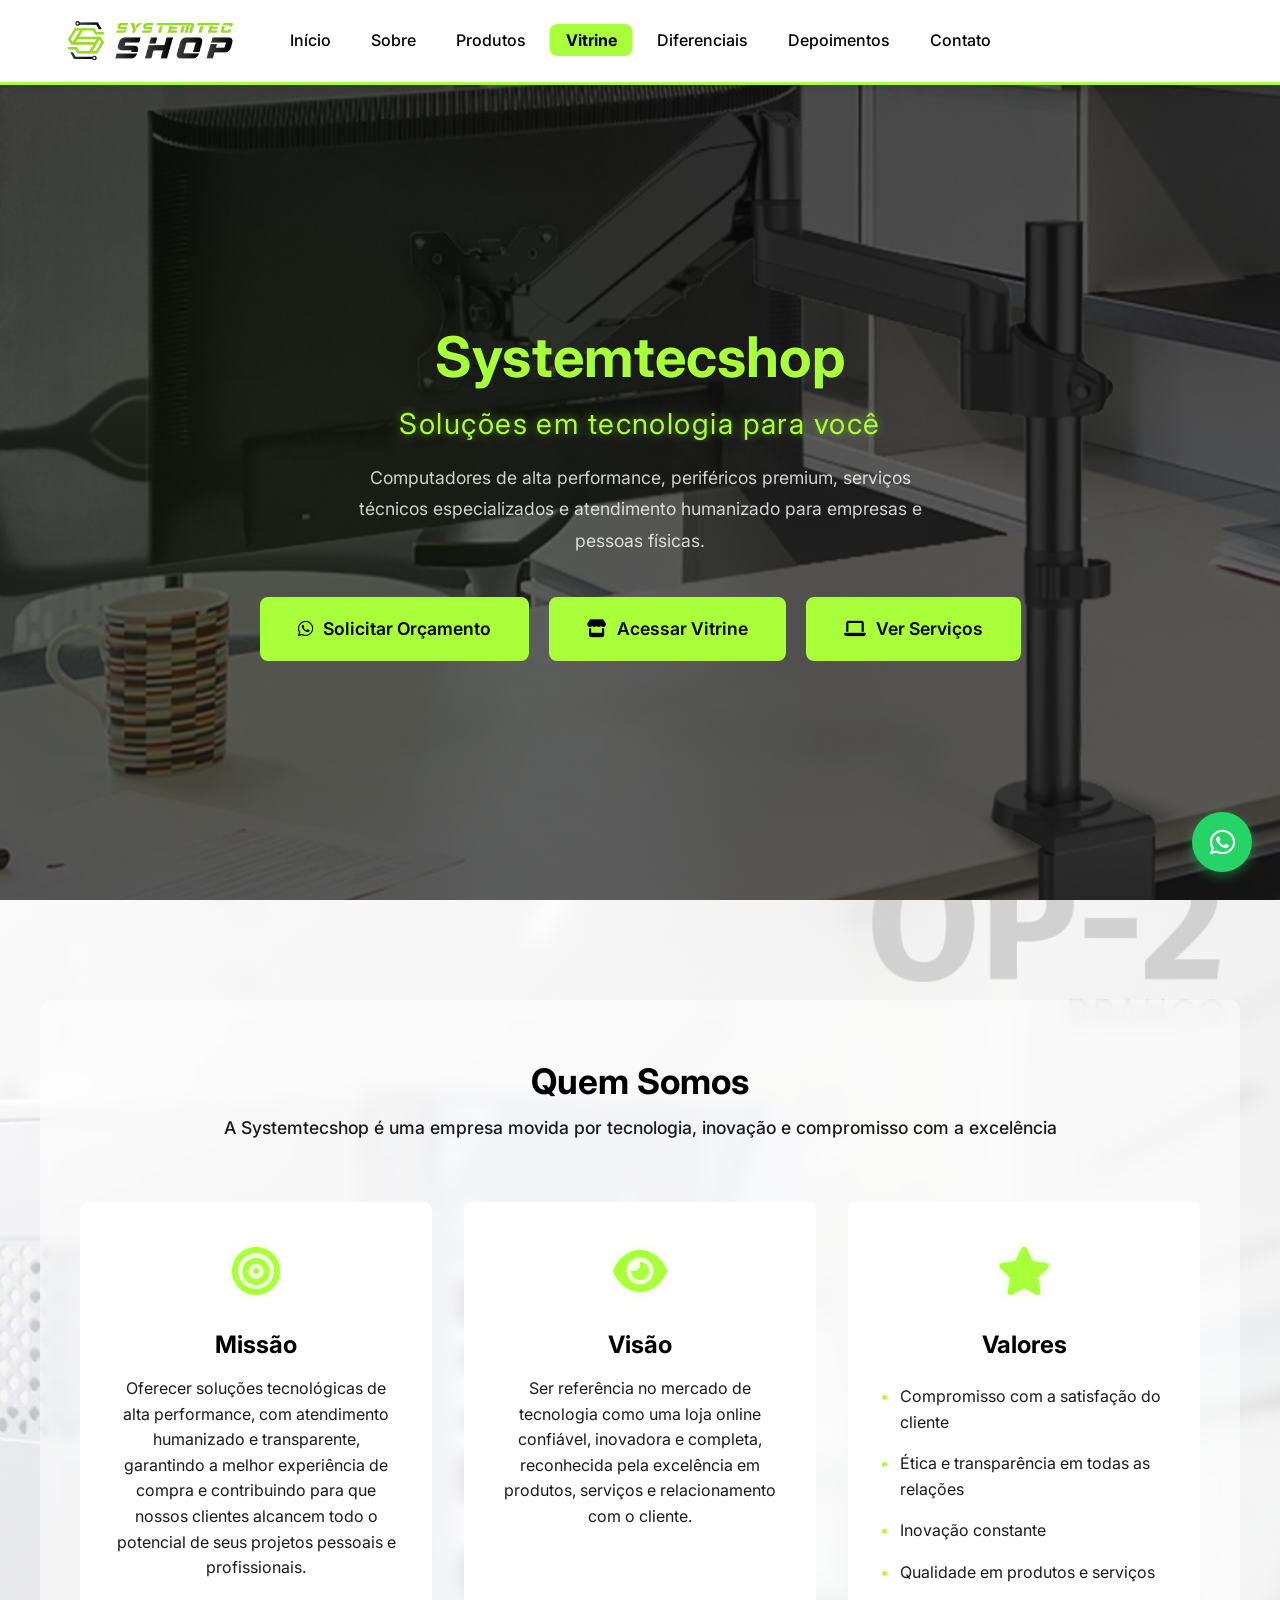
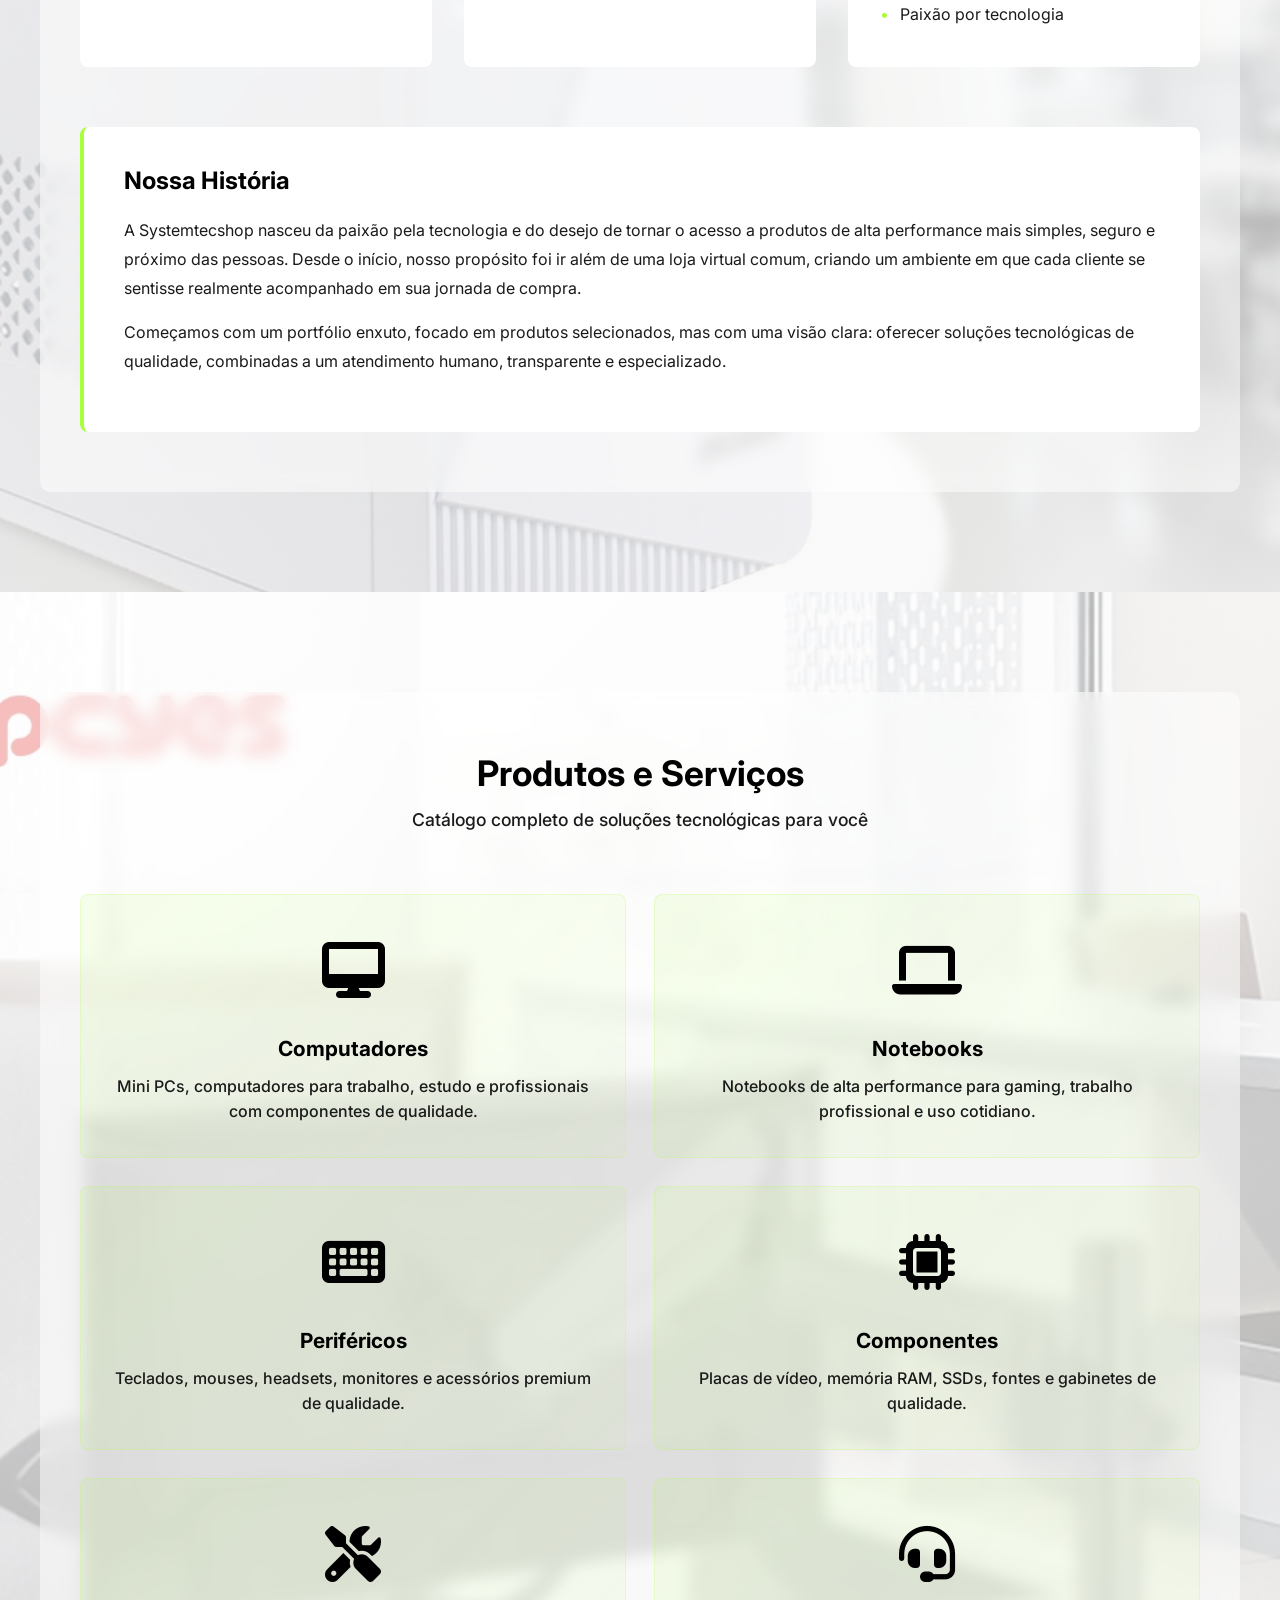
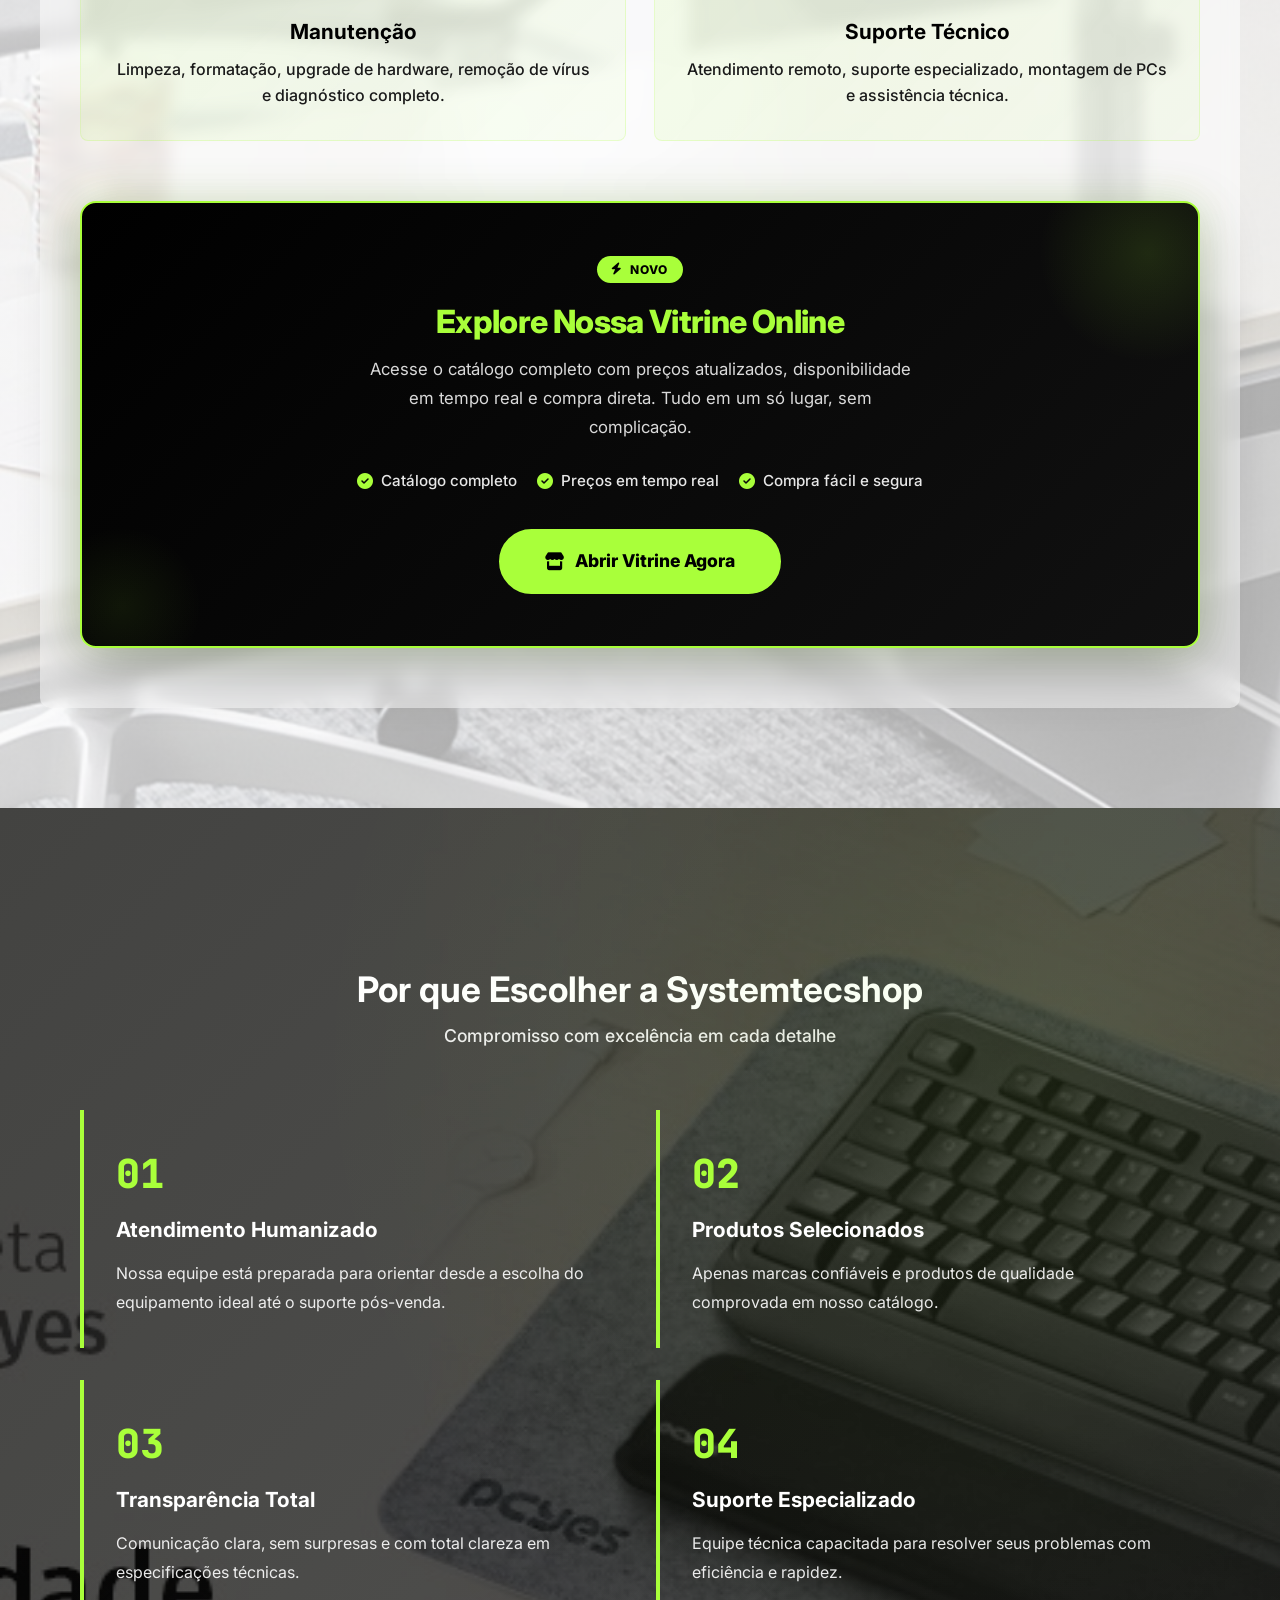
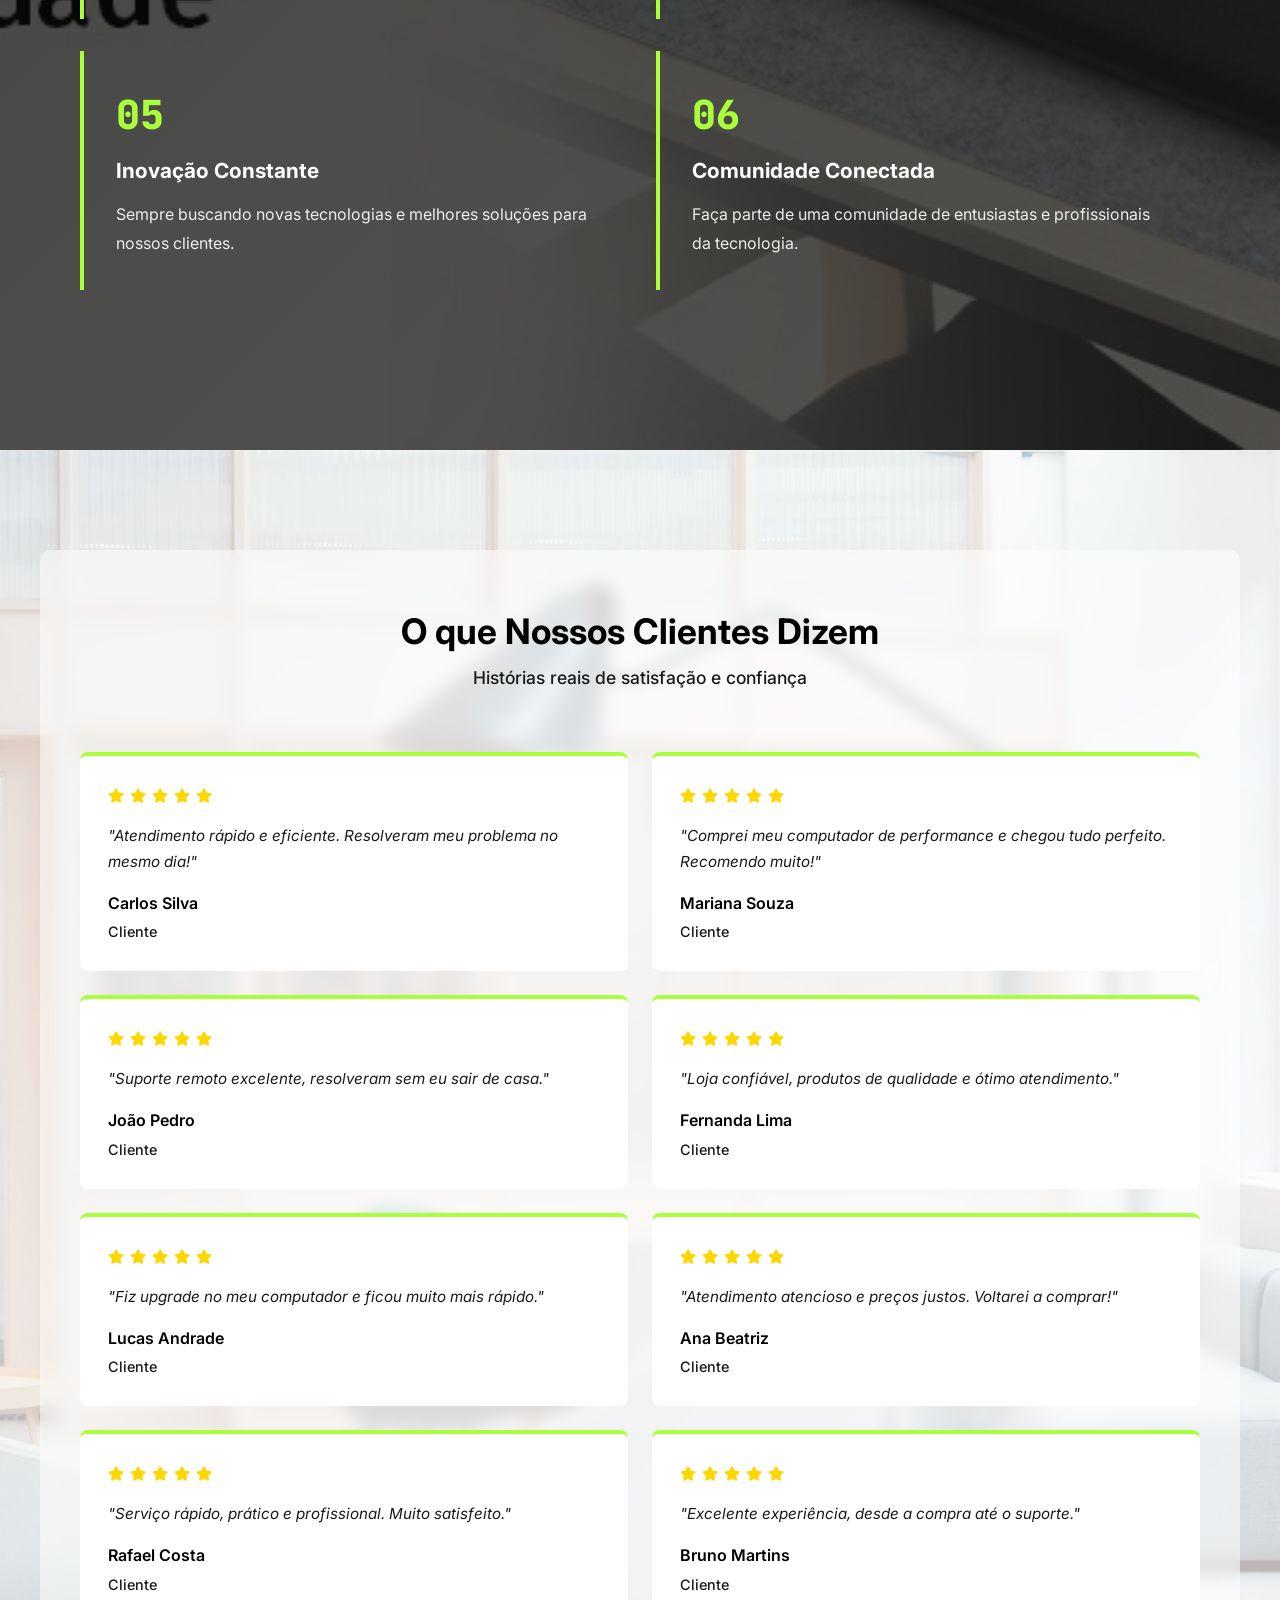
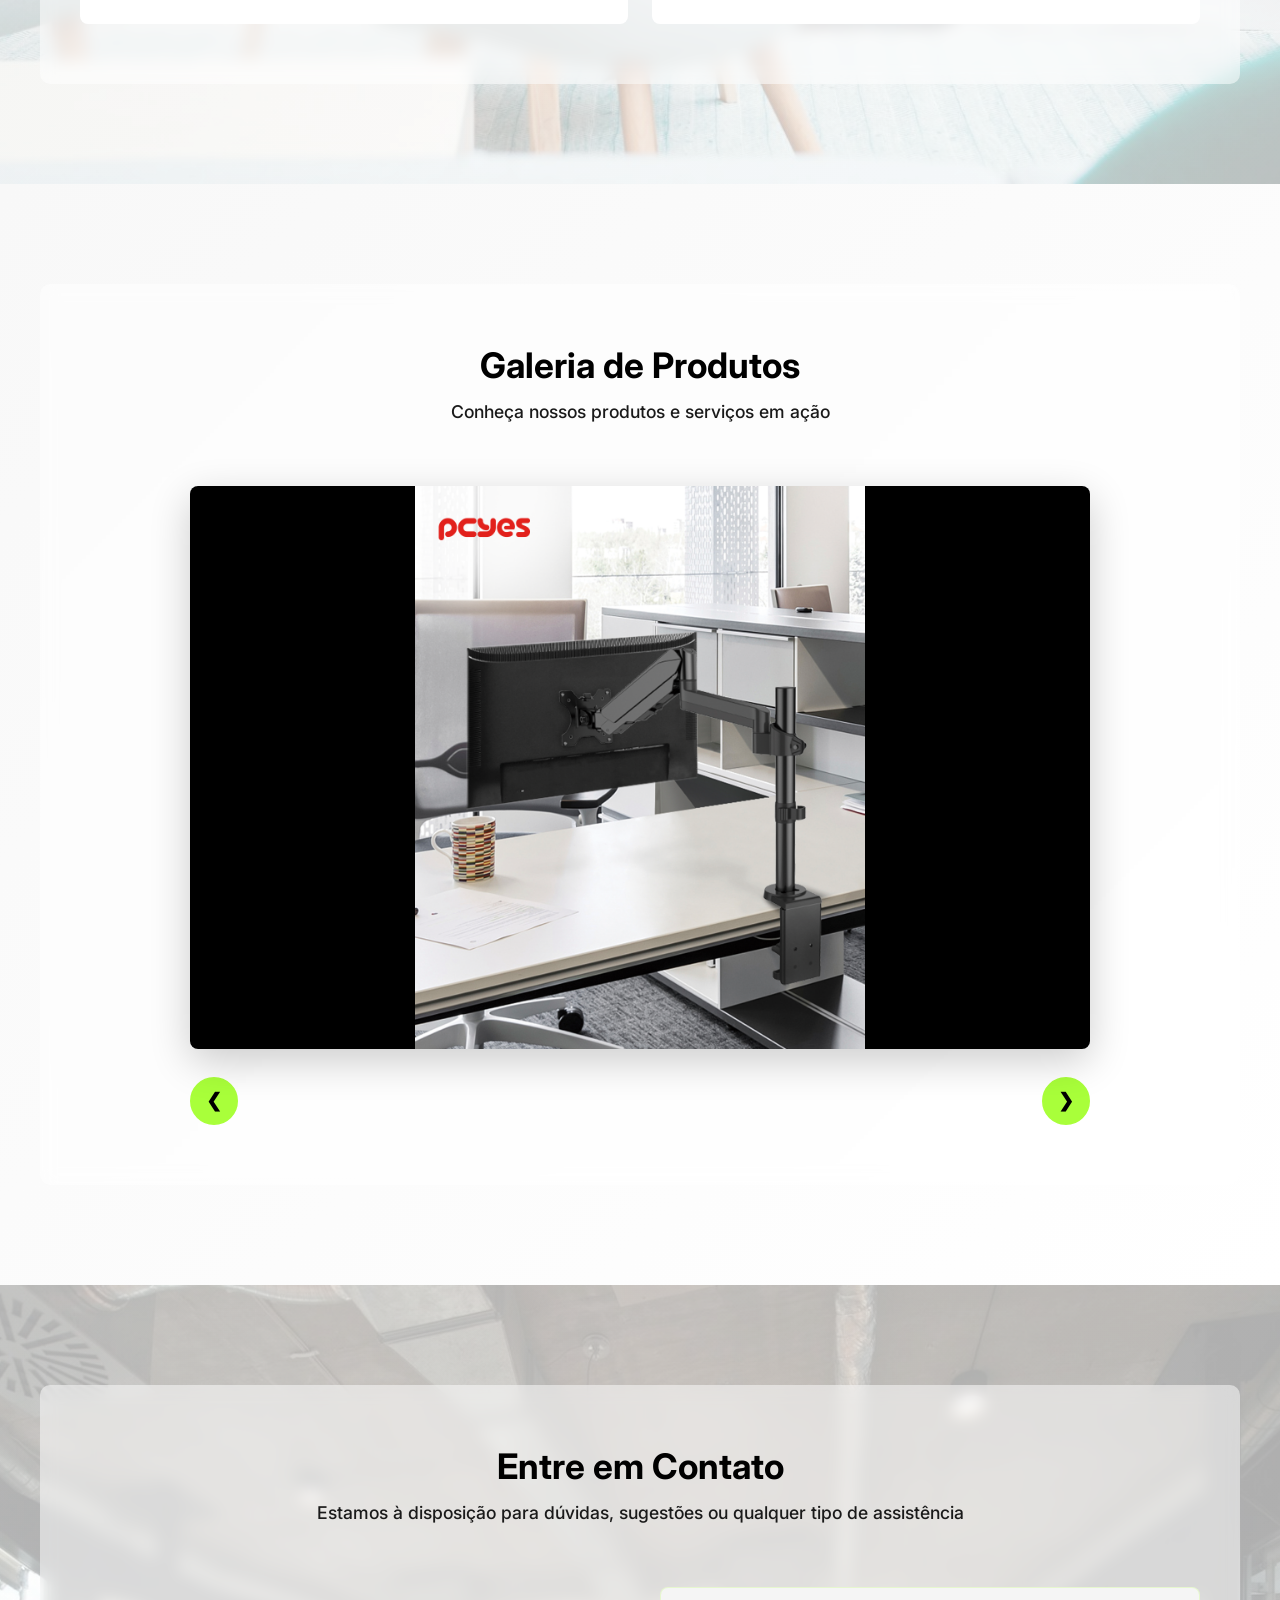
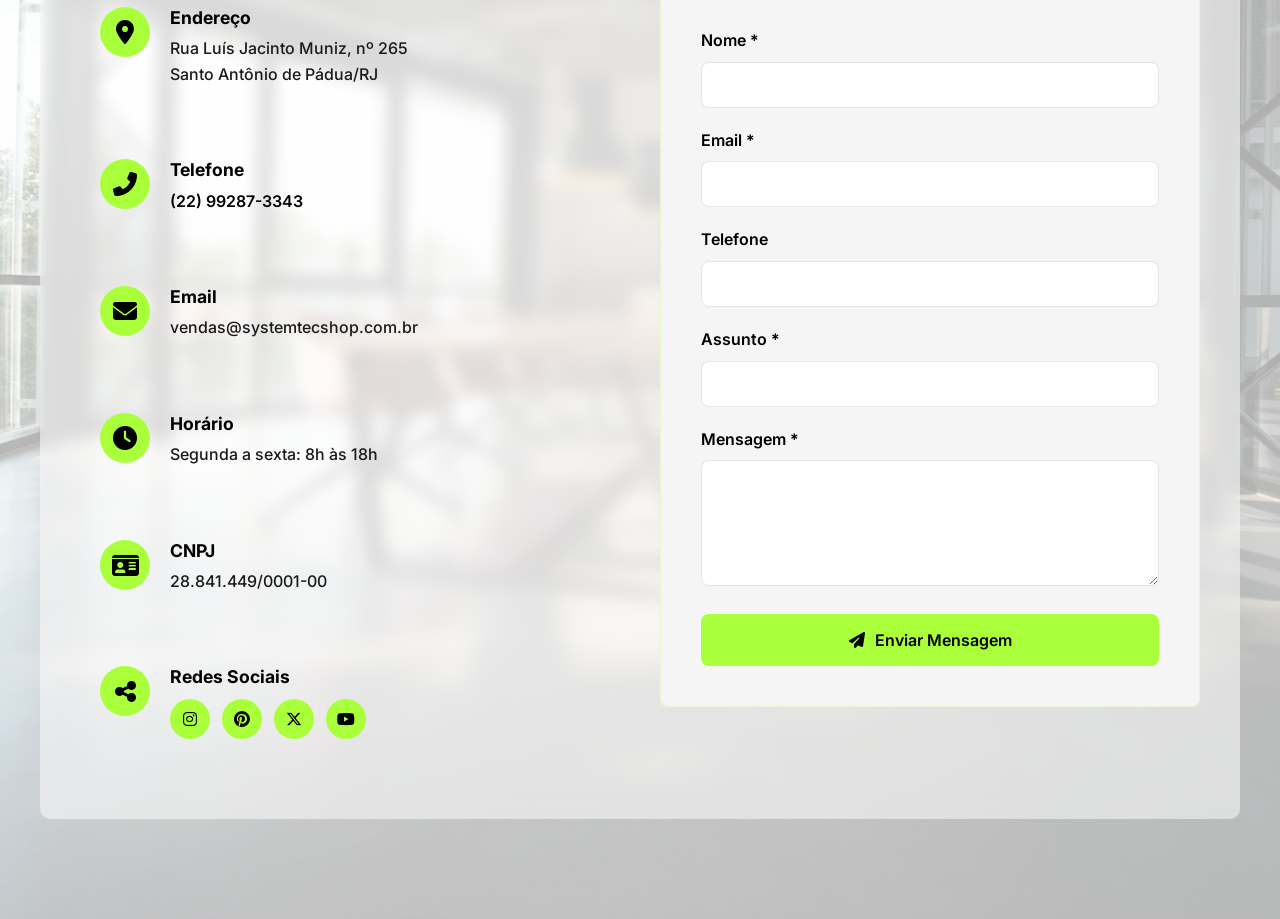
==== index.html @ 8b5b0115 "fix: bump versão CSS v10 e JS v3 para forçar limpeza de cache" ====
<!DOCTYPE html>
<html lang="pt-BR">
<head>
  <meta charset="UTF-8">
  <meta name="viewport" content="width=device-width, initial-scale=1.0">
  <meta name="description" content="Systemtecshop — soluções em tecnologia. Computadores, notebooks, periféricos, manutenção e suporte técnico remoto em Santo Antônio de Pádua, RJ.">
  <meta name="keywords" content="informática, computadores, notebooks, periféricos, manutenção, suporte técnico, RJ">
  <meta name="author" content="Systemtecshop">
  <meta name="robots" content="index, follow">
  <meta name="language" content="pt-BR">
  <meta name="theme-color" content="#000000">

  <!-- Open Graph para redes sociais -->
  <meta property="og:title" content="Systemtecshop — Soluções em Tecnologia">
  <meta property="og:description" content="Soluções em tecnologia para você. Computadores, notebooks e serviços de manutenção.">
  <meta property="og:type" content="website">
  <meta property="og:url" content="https://systemtecshop.com.br/">
  <meta property="og:image" content="https://systemtecshop.com.br/img/favicon.png">
  <meta property="og:locale" content="pt_BR">

  <!-- Twitter Card -->
  <meta name="twitter:card" content="summary_large_image">
  <meta name="twitter:title" content="Systemtecshop — Soluções em Tecnologia">
  <meta name="twitter:description" content="Soluções em tecnologia para você. Computadores, notebooks e serviços de manutenção.">
  <meta name="twitter:image" content="https://systemtecshop.com.br/img/favicon.png">

  <!-- Favicon -->
  <link rel="icon" type="image/png" href="img/favicon.png">
  <link rel="apple-touch-icon" href="img/favicon.png">

  <!-- Google Fonts -->
  <link rel="preconnect" href="https://fonts.googleapis.com">
  <link rel="preconnect" href="https://fonts.gstatic.com" crossorigin>
  <link href="https://fonts.googleapis.com/css2?family=Inter:wght@300;400;500;600;700;800;900&family=JetBrains+Mono:wght@400;600;700&display=swap" rel="stylesheet">

  <!-- Font Awesome -->
  <link rel="stylesheet" href="https://cdnjs.cloudflare.com/ajax/libs/font-awesome/6.5.0/css/all.min.css">

  <link rel="stylesheet" href="style.css?v=10">
  <title>Systemtecshop — Soluções em Tecnologia</title>
</head>
<body>
  <!-- ===== HEADER FIXO ===== -->
  <header id="header">
    <div class="container header-inner">
      <a href="#inicio" class="logo-link" aria-label="Systemtecshop">
        <img src="img/logo.png" alt="Logo Systemtecshop" class="logo">
      </a>

      <nav class="desktop-nav" aria-label="Navegação principal">
        <ul>
          <li><a href="#inicio">Início</a></li>
          <li><a href="#sobre">Sobre</a></li>
          <li><a href="#produtos">Produtos</a></li>
          <li><a href="vitrine.html" class="nav-vitrine-btn">Vitrine</a></li>
          <li><a href="#diferenciais">Diferenciais</a></li>
          <li><a href="#depoimentos">Depoimentos</a></li>
          <li><a href="#contato">Contato</a></li>
        </ul>
      </nav>

      <button class="hamburger" id="hamburger" aria-label="Abrir menu" aria-expanded="false">
        <span></span>
        <span></span>
        <span></span>
      </button>
    </div>
  </header>

  <!-- Menu Mobile -->
  <nav class="mobile-nav" id="mobileNav" aria-label="Menu mobile" aria-hidden="true">
    <ul>
      <li><a href="#inicio" class="nav-link">Início</a></li>
      <li><a href="#sobre" class="nav-link">Sobre</a></li>
      <li><a href="#produtos" class="nav-link">Serviços</a></li>
      <li><a href="vitrine.html" class="nav-link nav-vitrine-btn">Vitrine</a></li>
      <li><a href="#diferenciais" class="nav-link">Diferenciais</a></li>
      <li><a href="#depoimentos" class="nav-link">Depoimentos</a></li>
      <li><a href="#contato" class="nav-link">Contato</a></li>
    </ul>
  </nav>

  <!-- ===== HERO ===== -->
  <section id="inicio" class="hero">
    <div class="hero-bg-slides" aria-hidden="true">
      <div class="hero-bg-slide active" style="background-image: url('img/bg-hero-1.jpg')"></div>
      <div class="hero-bg-slide" style="background-image: url('img/bg-hero-2.jpg')"></div>
      <div class="hero-bg-slide" style="background-image: url('img/bg-hero-3.jpg')"></div>
    </div>
    <div class="hero-overlay" aria-hidden="true"></div>
    <div class="container">
      <div class="hero-content">
        <h1>Systemtecshop</h1>
        <h2>Soluções em tecnologia para você</h2>
        <p class="hero-description">Computadores de alta performance, periféricos premium, serviços técnicos especializados e atendimento humanizado para empresas e pessoas físicas.</p>
        <div class="hero-buttons">
          <a href="https://wa.me/5522992873343" class="btn btn-primary" title="Solicitar orçamento no WhatsApp">
            <i class="fab fa-whatsapp"></i> Solicitar Orçamento
          </a>
          <a href="vitrine.html" class="btn btn-primary">
            <i class="fas fa-store"></i> Acessar Vitrine
          </a>
          <a href="#produtos" class="btn btn-primary">
            <i class="fas fa-laptop"></i> Ver Serviços
          </a>
        </div>
      </div>
    </div>
  </section>

  <!-- ===== SOBRE ===== -->
  <section id="sobre" class="section sobre-section">
    <div class="container">
      <div class="section-header">
        <h2>Quem Somos</h2>
        <p>A Systemtecshop é uma empresa movida por tecnologia, inovação e compromisso com a excelência</p>
      </div>

      <div class="sobre-grid">
        <div class="sobre-card">
          <div class="card-icon">
            <i class="fas fa-bullseye"></i>
          </div>
          <h3>Missão</h3>
          <p>Oferecer soluções tecnológicas de alta performance, com atendimento humanizado e transparente, garantindo a melhor experiência de compra e contribuindo para que nossos clientes alcancem todo o potencial de seus projetos pessoais e profissionais.</p>
        </div>

        <div class="sobre-card">
          <div class="card-icon">
            <i class="fas fa-eye"></i>
          </div>
          <h3>Visão</h3>
          <p>Ser referência no mercado de tecnologia como uma loja online confiável, inovadora e completa, reconhecida pela excelência em produtos, serviços e relacionamento com o cliente.</p>
        </div>

        <div class="sobre-card">
          <div class="card-icon">
            <i class="fas fa-star"></i>
          </div>
          <h3>Valores</h3>
          <ul class="valores-list">
            <li>Compromisso com a satisfação do cliente</li>
            <li>Ética e transparência em todas as relações</li>
            <li>Inovação constante</li>
            <li>Qualidade em produtos e serviços</li>
            <li>Paixão por tecnologia</li>
          </ul>
        </div>
      </div>

      <div class="historia">
        <h3>Nossa História</h3>
        <p>A Systemtecshop nasceu da paixão pela tecnologia e do desejo de tornar o acesso a produtos de alta performance mais simples, seguro e próximo das pessoas. Desde o início, nosso propósito foi ir além de uma loja virtual comum, criando um ambiente em que cada cliente se sentisse realmente acompanhado em sua jornada de compra.</p>
        <p>Começamos com um portfólio enxuto, focado em produtos selecionados, mas com uma visão clara: oferecer soluções tecnológicas de qualidade, combinadas a um atendimento humano, transparente e especializado.</p>
      </div>
    </div>
  </section>

  <!-- ===== PRODUTOS E SERVIÇOS ===== -->
  <section id="produtos" class="section produtos-section">
    <div class="container">
      <div class="section-header">
        <h2>Produtos e Serviços</h2>
        <p>Catálogo completo de soluções tecnológicas para você</p>
      </div>

      <div class="produtos-grid">
        <div class="produto-card">
          <div class="product-icon">
            <i class="fas fa-desktop"></i>
          </div>
          <h3>Computadores</h3>
          <p>Mini PCs, computadores para trabalho, estudo e profissionais com componentes de qualidade.</p>
        </div>

        <div class="produto-card">
          <div class="product-icon">
            <i class="fas fa-laptop"></i>
          </div>
          <h3>Notebooks</h3>
          <p>Notebooks de alta performance para gaming, trabalho profissional e uso cotidiano.</p>
        </div>

        <div class="produto-card">
          <div class="product-icon">
            <i class="fas fa-keyboard"></i>
          </div>
          <h3>Periféricos</h3>
          <p>Teclados, mouses, headsets, monitores e acessórios premium de qualidade.</p>
        </div>

        <div class="produto-card">
          <div class="product-icon">
            <i class="fas fa-microchip"></i>
          </div>
          <h3>Componentes</h3>
          <p>Placas de vídeo, memória RAM, SSDs, fontes e gabinetes de qualidade.</p>
        </div>

        <div class="produto-card">
          <div class="product-icon">
            <i class="fas fa-tools"></i>
          </div>
          <h3>Manutenção</h3>
          <p>Limpeza, formatação, upgrade de hardware, remoção de vírus e diagnóstico completo.</p>
        </div>

        <div class="produto-card">
          <div class="product-icon">
            <i class="fas fa-headset"></i>
          </div>
          <h3>Suporte Técnico</h3>
          <p>Atendimento remoto, suporte especializado, montagem de PCs e assistência técnica.</p>
        </div>
      </div>

      <!-- ===== BLOCO VITRINE ===== -->
      <div class="vitrine-promo-block">
        <div class="vitrine-promo-inner">
          <div class="vitrine-promo-badge">
            <i class="fas fa-bolt"></i> Novo
          </div>
          <h3>Explore Nossa Vitrine Online</h3>
          <p>Acesse o catálogo completo com preços atualizados, disponibilidade em tempo real e compra direta. Tudo em um só lugar, sem complicação.</p>
          <div class="vitrine-promo-features">
            <span><i class="fas fa-check-circle"></i> Catálogo completo</span>
            <span><i class="fas fa-check-circle"></i> Preços em tempo real</span>
            <span><i class="fas fa-check-circle"></i> Compra fácil e segura</span>
          </div>
          <a href="vitrine.html" class="btn btn-vitrine btn-vitrine-large">
            <i class="fas fa-store"></i> Abrir Vitrine Agora
          </a>
        </div>
      </div>

    </div>
  </section>

  <!-- ===== DIFERENCIAIS ===== -->
  <section id="diferenciais" class="section diferenciais-section">
    <div class="container">
      <div class="section-header">
        <h2>Por que Escolher a Systemtecshop</h2>
        <p>Compromisso com excelência em cada detalhe</p>
      </div>

      <div class="diferenciais-grid">
        <div class="diferencial-item">
          <div class="diferencial-number">01</div>
          <h3>Atendimento Humanizado</h3>
          <p>Nossa equipe está preparada para orientar desde a escolha do equipamento ideal até o suporte pós-venda.</p>
        </div>

        <div class="diferencial-item">
          <div class="diferencial-number">02</div>
          <h3>Produtos Selecionados</h3>
          <p>Apenas marcas confiáveis e produtos de qualidade comprovada em nosso catálogo.</p>
        </div>

        <div class="diferencial-item">
          <div class="diferencial-number">03</div>
          <h3>Transparência Total</h3>
          <p>Comunicação clara, sem surpresas e com total clareza em especificações técnicas.</p>
        </div>

        <div class="diferencial-item">
          <div class="diferencial-number">04</div>
          <h3>Suporte Especializado</h3>
          <p>Equipe técnica capacitada para resolver seus problemas com eficiência e rapidez.</p>
        </div>

        <div class="diferencial-item">
          <div class="diferencial-number">05</div>
          <h3>Inovação Constante</h3>
          <p>Sempre buscando novas tecnologias e melhores soluções para nossos clientes.</p>
        </div>

        <div class="diferencial-item">
          <div class="diferencial-number">06</div>
          <h3>Comunidade Conectada</h3>
          <p>Faça parte de uma comunidade de entusiastas e profissionais da tecnologia.</p>
        </div>
      </div>
    </div>
  </section>

  <!-- ===== DEPOIMENTOS ===== -->
  <section id="depoimentos" class="section depoimentos-section">
    <div class="container">
      <div class="section-header">
        <h2>O que Nossos Clientes Dizem</h2>
        <p>Histórias reais de satisfação e confiança</p>
      </div>

      <div class="depoimentos-grid">
        <div class="depoimento-card">
          <div class="stars">
            <i class="fas fa-star"></i>
            <i class="fas fa-star"></i>
            <i class="fas fa-star"></i>
            <i class="fas fa-star"></i>
            <i class="fas fa-star"></i>
          </div>
          <p class="depoimento-texto">"Atendimento rápido e eficiente. Resolveram meu problema no mesmo dia!"</p>
          <p class="depoimento-autor">Carlos Silva</p>
          <p class="depoimento-cargo">Cliente</p>
        </div>

        <div class="depoimento-card">
          <div class="stars">
            <i class="fas fa-star"></i>
            <i class="fas fa-star"></i>
            <i class="fas fa-star"></i>
            <i class="fas fa-star"></i>
            <i class="fas fa-star"></i>
          </div>
          <p class="depoimento-texto">"Comprei meu computador de performance e chegou tudo perfeito. Recomendo muito!"</p>
          <p class="depoimento-autor">Mariana Souza</p>
          <p class="depoimento-cargo">Cliente</p>
        </div>

        <div class="depoimento-card">
          <div class="stars">
            <i class="fas fa-star"></i>
            <i class="fas fa-star"></i>
            <i class="fas fa-star"></i>
            <i class="fas fa-star"></i>
            <i class="fas fa-star"></i>
          </div>
          <p class="depoimento-texto">"Suporte remoto excelente, resolveram sem eu sair de casa."</p>
          <p class="depoimento-autor">João Pedro</p>
          <p class="depoimento-cargo">Cliente</p>
        </div>

        <div class="depoimento-card">
          <div class="stars">
            <i class="fas fa-star"></i>
            <i class="fas fa-star"></i>
            <i class="fas fa-star"></i>
            <i class="fas fa-star"></i>
            <i class="fas fa-star"></i>
          </div>
          <p class="depoimento-texto">"Loja confiável, produtos de qualidade e ótimo atendimento."</p>
          <p class="depoimento-autor">Fernanda Lima</p>
          <p class="depoimento-cargo">Cliente</p>
        </div>

        <div class="depoimento-card">
          <div class="stars">
            <i class="fas fa-star"></i>
            <i class="fas fa-star"></i>
            <i class="fas fa-star"></i>
            <i class="fas fa-star"></i>
            <i class="fas fa-star"></i>
          </div>
          <p class="depoimento-texto">"Fiz upgrade no meu computador e ficou muito mais rápido."</p>
          <p class="depoimento-autor">Lucas Andrade</p>
          <p class="depoimento-cargo">Cliente</p>
        </div>

        <div class="depoimento-card">
          <div class="stars">
            <i class="fas fa-star"></i>
            <i class="fas fa-star"></i>
            <i class="fas fa-star"></i>
            <i class="fas fa-star"></i>
            <i class="fas fa-star"></i>
          </div>
          <p class="depoimento-texto">"Atendimento atencioso e preços justos. Voltarei a comprar!"</p>
          <p class="depoimento-autor">Ana Beatriz</p>
          <p class="depoimento-cargo">Cliente</p>
        </div>

        <div class="depoimento-card">
          <div class="stars">
            <i class="fas fa-star"></i>
            <i class="fas fa-star"></i>
            <i class="fas fa-star"></i>
            <i class="fas fa-star"></i>
            <i class="fas fa-star"></i>
          </div>
          <p class="depoimento-texto">"Serviço rápido, prático e profissional. Muito satisfeito."</p>
          <p class="depoimento-autor">Rafael Costa</p>
          <p class="depoimento-cargo">Cliente</p>
        </div>

        <div class="depoimento-card">
          <div class="stars">
            <i class="fas fa-star"></i>
            <i class="fas fa-star"></i>
            <i class="fas fa-star"></i>
            <i class="fas fa-star"></i>
            <i class="fas fa-star"></i>
          </div>
          <p class="depoimento-texto">"Excelente experiência, desde a compra até o suporte."</p>
          <p class="depoimento-autor">Bruno Martins</p>
          <p class="depoimento-cargo">Cliente</p>
        </div>
      </div>
    </div>
  </section>

  <!-- ===== GALERIA ===== -->
  <section id="galeria" class="section galeria-section">
    <div class="container">
      <div class="section-header">
        <h2>Galeria de Produtos</h2>
        <p>Conheça nossos produtos e serviços em ação</p>
      </div>

      <div class="carrossel-container">
        <div class="carrossel-wrapper" id="carrosselWrapper">
          <!-- As imagens serão carregadas dinamicamente por JavaScript -->
        </div>

        <div class="carrossel-controles">
          <button class="carrossel-btn carrossel-prev" aria-label="Slide anterior">❮</button>
          <div class="carrossel-dots"></div>
          <button class="carrossel-btn carrossel-next" aria-label="Próximo slide">❯</button>
        </div>
      </div>
    </div>
  </section>

  <!-- ===== CONTATO ===== -->
  <section id="contato" class="section contato-section">
    <div class="container">
      <div class="section-header">
        <h2>Entre em Contato</h2>
        <p>Estamos à disposição para dúvidas, sugestões ou qualquer tipo de assistência</p>
      </div>

      <div class="contato-grid">
        <div class="info-grid">
          <div class="info-item">
            <div class="info-icon">
              <i class="fas fa-map-marker-alt"></i>
            </div>
            <div class="info-content">
              <h3>Endereço</h3>
              <p>Rua Luís Jacinto Muniz, nº 265<br>Santo Antônio de Pádua/RJ</p>
            </div>
          </div>

          <div class="info-item">
            <div class="info-icon">
              <i class="fas fa-phone-alt"></i>
            </div>
            <div class="info-content">
              <h3>Telefone</h3>
              <p><a href="tel:+5522992873343">(22) 99287-3343</a></p>
            </div>
          </div>

          <div class="info-item">
            <div class="info-icon">
              <i class="fas fa-envelope"></i>
            </div>
            <div class="info-content">
              <h3>Email</h3>
              <p>vendas@systemtecshop.com.br</p>
            </div>
          </div>

          <div class="info-item">
            <div class="info-icon">
              <i class="fas fa-clock"></i>
            </div>
            <div class="info-content">
              <h3>Horário</h3>
              <p>Segunda a sexta: 8h às 18h</p>
            </div>
          </div>

          <div class="info-item">
            <div class="info-icon">
              <i class="fas fa-id-card"></i>
            </div>
            <div class="info-content">
              <h3>CNPJ</h3>
              <p>28.841.449/0001-00</p>
            </div>
          </div>

          <div class="info-item">
            <div class="info-icon">
              <i class="fas fa-share-alt"></i>
            </div>
            <div class="info-content">
              <h3>Redes Sociais</h3>
              <div class="social-links">
                <a href="https://www.instagram.com/systemtec_shop/" target="_blank" rel="noopener noreferrer" aria-label="Instagram" title="Instagram">
                  <i class="fab fa-instagram"></i>
                </a>
                <a href="https://br.pinterest.com/systemtecshop/" target="_blank" rel="noopener noreferrer" aria-label="Pinterest" title="Pinterest">
                  <i class="fab fa-pinterest"></i>
                </a>
                <a href="https://x.com/systemtecshop" target="_blank" rel="noopener noreferrer" aria-label="X" title="X">
                  <i class="fab fa-x-twitter"></i>
                </a>
                <a href="https://www.youtube.com/@systemtecshop" target="_blank" rel="noopener noreferrer" aria-label="YouTube" title="YouTube">
                  <i class="fab fa-youtube"></i>
                </a>
              </div>
            </div>
          </div>
        </div>

        <form class="contato-form" id="contatoForm">
          <div class="form-group">
            <label for="nome">Nome *</label>
            <input type="text" id="nome" name="nome" required aria-required="true">
          </div>

          <div class="form-group">
            <label for="email">Email *</label>
            <input type="email" id="email" name="email" required aria-required="true">
          </div>

          <div class="form-group">
            <label for="telefone">Telefone</label>
            <input type="tel" id="telefone" name="telefone">
          </div>

          <div class="form-group">
            <label for="assunto">Assunto *</label>
            <input type="text" id="assunto" name="assunto" required aria-required="true">
          </div>

          <div class="form-group">
            <label for="mensagem">Mensagem *</label>
            <textarea id="mensagem" name="mensagem" rows="5" required aria-required="true"></textarea>
          </div>

          <button type="submit" class="btn btn-primary" style="width: 100%; justify-content: center;">
            <i class="fas fa-paper-plane"></i> Enviar Mensagem
          </button>
        </form>
      </div>
    </div>
  </section>

  <!-- Rodapé MonteSite - Atualização Automática -->
  <div id="montesite-footer-badge"></div>
  <script src="https://vaabpicspdbolvutnscp.supabase.co/functions/v1/get-footer-iframe"></script>

  <!-- Botão WhatsApp Flutuante -->
  <a href="https://wa.me/5522992873343" class="whatsapp-button" id="whatsappBtn" title="Enviar mensagem via WhatsApp" aria-label="Fale conosco no WhatsApp">
    <i class="fab fa-whatsapp"></i>
  </a>

  <script src="script.js?v=3"></script>
</body>
</html>
---- style.css ----
/* ========================================
   SYSTEMTEC INFORMÁTICA — Stylesheet
   Paleta: Preto #000000 | Verde #A9FF3A | Branco #FFFFFF
   ======================================== */

/* ===== VARIÁVEIS ===== */
:root {
  --preto: #000000;
  --verde: #A9FF3A;
  --branco: #FFFFFF;
  --cinza-escuro: #1A1A1A;
  --cinza-claro: #F5F5F5;
  --cinza: #888888;

  --font-principal: 'Inter', sans-serif;
  --font-mono: 'JetBrains Mono', monospace;

  --radius: 8px;
  --transicao: 0.3s ease;
  --header-height: 85px;
}

/* ===== ANIMAÇÕES ===== */
@keyframes fadeIn {
  from {
    opacity: 0;
  }
  to {
    opacity: 1;
  }
}

@keyframes slideInUp {
  from {
    opacity: 0;
    transform: translateY(30px);
  }
  to {
    opacity: 1;
    transform: translateY(0);
  }
}

@keyframes slideInLeft {
  from {
    opacity: 0;
    transform: translateX(-30px);
  }
  to {
    opacity: 1;
    transform: translateX(0);
  }
}

@keyframes slideInRight {
  from {
    opacity: 0;
    transform: translateX(30px);
  }
  to {
    opacity: 1;
    transform: translateX(0);
  }
}

@keyframes glow {
  0%, 100% {
    box-shadow: 0 0 10px rgba(169, 255, 58, 0.3), 0 0 20px rgba(169, 255, 58, 0.15);
  }
  50% {
    box-shadow: 0 0 20px rgba(169, 255, 58, 0.5), 0 0 30px rgba(169, 255, 58, 0.25);
  }
}

@keyframes pulse {
  0%, 100% {
    transform: scale(1);
  }
  50% {
    transform: scale(1.05);
  }
}

@keyframes float {
  0%, 100% {
    transform: translateY(0);
  }
  50% {
    transform: translateY(-8px);
  }
}

@keyframes gradientShift {
  0% {
    background-position: 0% 50%;
  }
  50% {
    background-position: 100% 50%;
  }
  100% {
    background-position: 0% 50%;
  }
}

@keyframes flip {
  0% {
    transform: rotateY(0);
  }
  100% {
    transform: rotateY(180deg);
  }
}

@keyframes particleFloat {
  0%, 100% {
    transform: translateY(0) translateX(0);
    opacity: 0.5;
  }
  25% {
    transform: translateY(-20px) translateX(10px);
    opacity: 0.7;
  }
  50% {
    transform: translateY(-40px) translateX(-10px);
    opacity: 0.5;
  }
  75% {
    transform: translateY(-20px) translateX(15px);
    opacity: 0.3;
  }
}

@keyframes typing {
  from {
    width: 0;
  }
  to {
    width: 100%;
  }
}

@keyframes blink {
  0%, 49% {
    border-right-color: rgba(169, 255, 58, 0.8);
  }
  50%, 100% {
    border-right-color: transparent;
  }
}

/* ===== RESET ===== */
* {
  margin: 0;
  padding: 0;
  box-sizing: border-box;
}

html {
  scroll-behavior: smooth;
  overflow-x: hidden;
  width: 100%;
}

body {
  font-family: var(--font-principal);
  font-size: 16px;
  color: var(--cinza-escuro);
  background: var(--branco);
  line-height: 1.6;
  width: 100%;
  overflow-x: hidden;
}

/* ===== CONTAINER ===== */
.container {
  width: 100%;
  max-width: 1200px;
  margin: 0 auto;
  padding: 0 24px;
  box-sizing: border-box;
}

/* ===== TIPOGRAFIA ===== */
h1, h2, h3, h4, h5, h6 {
  font-weight: 700;
  line-height: 1.2;
  color: var(--preto);
}

h1 { font-size: 3.5rem; }

h2 {
  font-size: 2.5rem;
  color: var(--preto);
}

h3 { font-size: 1.5rem; }

a {
  color: var(--verde);
  text-decoration: none;
  transition: color var(--transicao);
}

a:hover {
  color: var(--preto);
}

img {
  max-width: 100%;
  display: block;
}

/* ===== BOTÕES ===== */
.btn {
  display: inline-flex;
  align-items: center;
  gap: 10px;
  padding: 14px 32px;
  border: 2px solid;
  border-radius: var(--radius);
  font-size: 1rem;
  font-weight: 600;
  cursor: pointer;
  transition: all var(--transicao);
  text-decoration: none;
  font-family: var(--font-principal);
}

.btn-primary {
  background: var(--verde);
  color: var(--preto);
  border-color: var(--verde);
}

.btn-primary:hover,
.btn-primary:focus {
  background: var(--preto);
  color: var(--verde);
  border-color: var(--preto);
  transform: translateY(-3px);
  box-shadow: 0 0 15px rgba(169, 255, 58, 0.4), 0 8px 20px rgba(0, 0, 0, 0.2);
}

.btn-secondary {
  background: transparent;
  color: var(--verde);
  border-color: var(--verde);
}

.btn-secondary:hover,
.btn-secondary:focus {
  background: var(--verde);
  color: var(--preto);
  border-color: var(--verde);
  transform: translateY(-3px);
  box-shadow: 0 0 15px rgba(169, 255, 58, 0.4), 0 8px 20px rgba(0, 0, 0, 0.2);
}

/* ===== HEADER FIXO ===== */
header {
  position: fixed;
  top: 0;
  left: 0;
  right: 0;
  height: var(--header-height);
  background: var(--branco);
  border-bottom: 3px solid var(--verde);
  z-index: 1000;
  box-shadow: 0 2px 10px rgba(0, 0, 0, 0.1);
}

.header-inner {
  height: 100%;
  display: flex;
  align-items: center;
  justify-content: space-between;
  position: relative;
  max-width: 1200px;
  margin: 0 auto;
  padding: 0 24px;
}

.logo-link {
  display: flex;
  align-items: center;
  text-decoration: none;
}

.logo {
  height: 72px;
  width: auto;
  transition: transform var(--transicao), filter var(--transicao);
}

.logo-link:hover .logo {
  transform: scale(1.05);
  filter: drop-shadow(0 0 8px rgba(169, 255, 58, 0.4));
}

.desktop-nav {
  position: absolute;
  left: 50%;
  transform: translateX(-50%);
}

.desktop-nav ul {
  display: flex;
  align-items: center;
  list-style: none;
  gap: 8px;
}

.desktop-nav a {
  padding: 10px 16px;
  font-weight: 500;
  color: var(--preto);
  border-radius: var(--radius);
  transition: all var(--transicao);
}

.desktop-nav a:hover {
  background: var(--verde);
  color: var(--preto);
}

.hamburger {
  display: none;
  flex-direction: column;
  gap: 5px;
  background: none;
  border: none;
  cursor: pointer;
  padding: 8px;
}

.hamburger span {
  width: 24px;
  height: 2px;
  background: var(--preto);
  border-radius: 2px;
  transition: all var(--transicao);
}

.hamburger.active span:nth-child(1) {
  transform: rotate(45deg) translate(10px, 10px);
}

.hamburger.active span:nth-child(2) {
  opacity: 0;
}

.hamburger.active span:nth-child(3) {
  transform: rotate(-45deg) translate(7px, -7px);
}

/* Menu Mobile */
.mobile-nav {
  position: fixed;
  top: var(--header-height);
  left: 0;
  right: 0;
  background: var(--branco);
  border-bottom: 1px solid var(--verde);
  max-height: calc(100vh - var(--header-height));
  overflow-y: auto;
  display: none;
  flex-direction: column;
  z-index: 999;
}

.mobile-nav.active {
  display: flex;
}

.mobile-nav ul {
  display: flex;
  flex-direction: column;
  list-style: none;
}

.mobile-nav .nav-link {
  padding: 16px 24px;
  color: var(--preto);
  border-bottom: 1px solid var(--cinza-claro);
  display: block;
  transition: background var(--transicao);
}

.mobile-nav .nav-link:hover {
  background: var(--verde);
  color: var(--preto);
}

/* ===== SEÇÕES ===== */
section {
  width: 100%;
  overflow-x: hidden;
}

.section {
  padding: 100px 0;
}

.section .container {
  background: rgba(255, 255, 255, 0.50);
  padding: 80px 60px;
  border-radius: 12px;
  backdrop-filter: blur(8px);
}

.section-header {
  text-align: center;
  margin-bottom: 60px;
}

.section-header h2 {
  margin-bottom: 12px;
}

.section-header p {
  font-size: 1.1rem;
  color: var(--cinza-escuro);
  font-weight: 500;
}

/* ===== FLIP CARD ===== */
.flip-card {
  perspective: 1000px;
  width: 100%;
  height: 300px;
}

.flip-card-inner {
  position: relative;
  width: 100%;
  height: 100%;
  transition: transform 0.6s;
  transform-style: preserve-3d;
}

.flip-card.flipped .flip-card-inner {
  transform: rotateY(180deg);
}

.flip-card-front, .flip-card-back {
  position: absolute;
  width: 100%;
  height: 100%;
  backface-visibility: hidden;
  display: flex;
  flex-direction: column;
  align-items: center;
  justify-content: center;
  padding: 20px;
  border-radius: var(--radius);
  box-shadow: 0 4px 12px rgba(0, 0, 0, 0.1);
}

.flip-card-front {
  background: linear-gradient(135deg, rgba(169, 255, 58, 0.1) 0%, rgba(169, 255, 58, 0.05) 100%);
  color: var(--preto);
  border: 1px solid rgba(169, 255, 58, 0.2);
}

.flip-card-back {
  background: linear-gradient(135deg, var(--verde) 0%, rgba(169, 255, 58, 0.8) 100%);
  color: var(--preto);
  transform: rotateY(180deg);
  font-size: 0.95rem;
  line-height: 1.6;
  text-align: center;
}

/* ===== HERO ===== */
.hero {
  padding-top: calc(var(--header-height) + 60px);
  padding-bottom: 60px;
  background: #0a0a0a;
  color: var(--branco);
  min-height: 100vh;
  display: flex;
  align-items: center;
  position: relative;
  overflow: hidden;
}

/* Hero Background Carousel */
.hero-bg-slides {
  position: absolute;
  inset: 0;
  z-index: 0;
}

.hero-bg-slide {
  position: absolute;
  inset: 0;
  background-size: cover;
  background-position: center;
  background-repeat: no-repeat;
  background-attachment: fixed;
  opacity: 0;
  transition: opacity 1.5s ease;
}

.hero-bg-slide.active {
  opacity: 1;
}

.hero-overlay {
  position: absolute;
  inset: 0;
  z-index: 1;
  background: linear-gradient(135deg, rgba(0, 0, 0, 0.675) 0%, rgba(26, 26, 26, 0.675) 100%);
  pointer-events: none;
}

.hero::before {
  content: '';
  position: absolute;
  inset: 0;
  z-index: 2;
  background: radial-gradient(circle at 20% 50%, rgba(169, 255, 58, 0.05) 0%, transparent 50%);
  pointer-events: none;
}

.hero .container {
  position: relative;
  z-index: 3;
}

.hero-content {
  text-align: center;
}

.hero h1 {
  color: var(--verde);
  margin-bottom: 16px;
  font-size: 3.5rem;
}

.hero h2 {
  color: var(--verde);
  font-size: 1.8rem;
  margin-bottom: 20px;
  font-weight: 400;
  text-shadow: 0 0 10px rgba(169, 255, 58, 0.5);
}

.hero-description {
  font-size: 1.1rem;
  color: rgba(255, 255, 255, 0.8);
  max-width: 600px;
  margin: 0 auto 40px;
  line-height: 1.8;
}

.hero-buttons {
  display: flex;
  gap: 20px;
  justify-content: center;
  flex-wrap: wrap;
}

.hero .btn {
  padding: 16px 36px;
  font-size: 1.1rem;
}

.hero .container {
  background: transparent;
  padding: 0;
  border-radius: 0;
  backdrop-filter: none;
}

/* ===== FLOATING PARTICLES ===== */
.particle {
  position: fixed;
  pointer-events: none;
  width: 6px;
  height: 6px;
  border-radius: 50%;
  background: rgba(169, 255, 58, 0.6);
  animation: particleFloat 8s infinite ease-in;
  z-index: -1;
}

/* ===== TYPING EFFECT ===== */
.typing-text {
  position: relative;
  overflow: hidden;
  white-space: nowrap;
  animation: typing 3.5s steps(40, end) forwards;
  display: inline-block;
  letter-spacing: 0.05em;
}

.typing-text::after {
  content: '';
  position: absolute;
  right: -2px;
  top: 0;
  bottom: 0;
  width: 2px;
  background: rgba(169, 255, 58, 0.8);
  animation: blink 0.75s step-end infinite;
}

/* ===== SOBRE ===== */
.sobre-section {
  background:
    linear-gradient(135deg, rgba(255, 255, 255, 0.68) 0%, rgba(245, 245, 245, 0.68) 100%),
    url('img/bg-hero-1.jpg') center / cover no-repeat;
  background-attachment: scroll, fixed;
}

.sobre-grid {
  display: grid;
  grid-template-columns: repeat(3, 1fr);
  gap: 32px;
  margin-bottom: 60px;
}

.sobre-card {
  background: var(--branco);
  padding: 32px;
  border-radius: var(--radius);
  text-align: center;
  transition: transform var(--transicao), box-shadow var(--transicao);
  animation: slideInUp 0.6s ease-out;
}

.sobre-card:hover {
  transform: translateY(-12px) rotateY(-3deg) rotateX(-3deg);
  box-shadow: 0 0 15px rgba(169, 255, 58, 0.2), 0 15px 40px rgba(0, 0, 0, 0.15);
}

.card-icon {
  font-size: 3rem;
  color: var(--verde);
  margin-bottom: 20px;
  animation: float 3s ease-in-out infinite;
  text-shadow: 0 0 10px rgba(169, 255, 58, 0.3);
}

.sobre-card h3 {
  margin-bottom: 16px;
  font-size: 1.5rem;
}

.valores-list {
  list-style: none;
  text-align: left;
}

.valores-list li {
  padding: 8px 0;
  color: var(--cinza-escuro);
  position: relative;
  padding-left: 20px;
}

.valores-list li:before {
  content: "•";
  color: var(--verde);
  position: absolute;
  left: 0;
}

.historia {
  background: var(--branco);
  padding: 40px;
  border-radius: var(--radius);
  border-left: 4px solid var(--verde);
}

.historia h3 {
  margin-bottom: 20px;
}

.historia p {
  margin-bottom: 16px;
  color: var(--cinza-escuro);
  line-height: 1.8;
}

/* ===== PRODUTOS ===== */
.produtos-section {
  background:
    linear-gradient(135deg, rgba(255, 255, 255, 0.71) 0%, rgba(245, 245, 245, 0.71) 100%),
    url('img/bg-hero-2.jpg') center / cover no-repeat;
  background-attachment: scroll, fixed;
}

.produtos-grid {
  display: grid;
  grid-template-columns: repeat(3, 1fr);
  gap: 28px;
}

.produto-card {
  background: linear-gradient(135deg, rgba(169, 255, 58, 0.1) 0%, rgba(169, 255, 58, 0.05) 100%);
  padding: 32px;
  border-radius: var(--radius);
  border: 1px solid rgba(169, 255, 58, 0.2);
  text-align: center;
  transition: all var(--transicao);
  cursor: pointer;
  animation: slideInUp 0.6s ease-out;
}

.produto-card:hover {
  border-color: var(--verde);
  background: linear-gradient(135deg, rgba(169, 255, 58, 0.3) 0%, rgba(169, 255, 58, 0.2) 100%);
  transform: translateY(-10px) rotateY(5deg) rotateX(5deg);
  box-shadow: 0 0 15px rgba(169, 255, 58, 0.3), 0 12px 30px rgba(0, 0, 0, 0.1);
}

.product-icon {
  font-size: 3.5rem;
  color: var(--preto);
  margin-bottom: 20px;
  animation: float 3s ease-in-out infinite;
  text-shadow: none;
}

.produto-card h3 {
  margin-bottom: 12px;
  font-size: 1.3rem;
}

.produto-card p {
  color: var(--cinza-escuro);
  line-height: 1.6;
  font-weight: 500;
}

/* ===== DIFERENCIAIS ===== */
.diferenciais-section {
  background:
    linear-gradient(135deg, rgba(0, 0, 0, 0.72) 0%, rgba(26, 26, 26, 0.72) 100%),
    url('img/bg-hero-3.jpg') center / cover no-repeat;
  background-attachment: scroll, fixed;
  color: var(--branco);
  position: relative;
}

.diferenciais-section::before {
  content: '';
  position: absolute;
  inset: 0;
  background: radial-gradient(circle at 80% 20%, rgba(169, 255, 58, 0.08) 0%, transparent 50%);
  pointer-events: none;
}

.diferenciais-section .section-header h2 {
  color: var(--branco);
}

.diferenciais-section .section-header p {
  color: rgba(255, 255, 255, 0.9);
  font-weight: 500;
}

.diferenciais-grid {
  display: grid;
  grid-template-columns: repeat(3, 1fr);
  gap: 32px;
  position: relative;
  z-index: 1;
}

.diferencial-item {
  padding: 32px;
  border-left: 4px solid var(--verde);
  transition: all var(--transicao);
}

.diferencial-item:hover {
  transform: translateX(8px);
}

.diferencial-number {
  font-size: 2.5rem;
  color: var(--verde);
  font-weight: 800;
  margin-bottom: 12px;
  font-family: var(--font-mono);
}

.diferencial-item h3 {
  color: var(--branco);
  margin-bottom: 16px;
  font-size: 1.3rem;
}

.diferencial-item p {
  color: rgba(255, 255, 255, 0.9);
  line-height: 1.8;
}

.diferenciais-section .container {
  background: transparent;
  padding: 100px 0;
  border-radius: 0;
  backdrop-filter: none;
}

/* ===== DEPOIMENTOS ===== */
.depoimentos-section {
  background:
    linear-gradient(135deg, rgba(245, 245, 245, 0.70) 0%, rgba(255, 255, 255, 0.70) 100%),
    url('img/bg-depoimentos.jpg') center / cover no-repeat;
  background-attachment: scroll, fixed;
}

.depoimentos-grid {
  display: grid;
  grid-template-columns: repeat(4, 1fr);
  gap: 24px;
}

.depoimento-card {
  background: var(--branco);
  padding: 28px;
  border-radius: var(--radius);
  transition: all var(--transicao);
  border-top: 4px solid var(--verde);
  animation: slideInUp 0.6s ease-out;
}

.depoimento-card:hover {
  transform: translateY(-8px) rotateY(3deg) rotateX(2deg);
  box-shadow: 0 0 12px rgba(169, 255, 58, 0.2), 0 15px 35px rgba(0, 0, 0, 0.12);
}

.stars {
  color: #FFD700;
  margin-bottom: 16px;
  font-size: 0.9rem;
}

.stars i {
  margin-right: 2px;
}

.depoimento-texto {
  color: var(--cinza-escuro);
  font-style: italic;
  margin-bottom: 16px;
  line-height: 1.7;
  font-size: 0.95rem;
}

.depoimento-autor {
  font-weight: 600;
  color: var(--preto);
  margin-bottom: 4px;
}

.depoimento-cargo {
  color: var(--cinza-escuro);
  font-size: 0.9rem;
  font-weight: 500;
}

/* ===== GALERIA ===== */
.galeria-section {
  background:
    linear-gradient(135deg, rgba(245, 245, 245, 0.70) 0%, rgba(255, 255, 255, 0.70) 100%),
    url('img/bg-galeria.jpg') center / cover no-repeat;
  background-attachment: scroll, fixed;
}

.carrossel-container {
  max-width: 900px;
  margin: 0 auto;
}

.carrossel-wrapper {
  position: relative;
  width: 100%;
  aspect-ratio: 16 / 10;
  background: var(--preto);
  border-radius: var(--radius);
  overflow: hidden;
  box-shadow: 0 12px 40px rgba(0, 0, 0, 0.2);
}

.carrossel-slide {
  position: absolute;
  inset: 0;
  width: 100%;
  height: 100%;
  opacity: 0;
  transition: opacity 0.6s ease;
  display: flex;
  align-items: center;
  justify-content: center;
}

.carrossel-slide.ativo {
  opacity: 1;
  z-index: 10;
}

.carrossel-slide img,
.carrossel-slide video {
  width: 100%;
  height: 100%;
  object-fit: contain;
  object-position: center;
}

.carrossel-controles {
  display: flex;
  align-items: center;
  justify-content: space-between;
  margin-top: 28px;
  gap: 16px;
}

.carrossel-btn {
  width: 48px;
  height: 48px;
  background: var(--verde);
  color: var(--preto);
  border: 2px solid var(--verde);
  border-radius: 50%;
  font-size: 1.2rem;
  cursor: pointer;
  transition: all var(--transicao);
  display: flex;
  align-items: center;
  justify-content: center;
  font-weight: bold;
}

.carrossel-btn:hover {
  background: var(--preto);
  color: var(--verde);
  transform: scale(1.1);
}

.carrossel-btn:active {
  transform: scale(0.95);
}

.carrossel-dots {
  display: none;
  align-items: center;
  justify-content: center;
  gap: 8px;
  flex: 1;
}

.carrossel-dot {
  width: 12px;
  height: 12px;
  background: rgba(0, 0, 0, 0.3);
  border: 2px solid transparent;
  border-radius: 50%;
  cursor: pointer;
  transition: all var(--transicao);
}

.carrossel-dot.ativo {
  width: 32px;
  background: var(--verde);
  border-radius: 6px;
}

.carrossel-dot:hover {
  background: rgba(0, 0, 0, 0.5);
}

/* ===== CONTATO ===== */
.contato-section {
  background:
    linear-gradient(135deg, rgba(255, 255, 255, 0.70) 0%, rgba(245, 245, 245, 0.70) 100%),
    url('img/bg-contato.jpg') center / cover no-repeat;
  background-attachment: scroll, fixed;
}

.contato-grid {
  display: grid;
  grid-template-columns: 1fr 1fr;
  gap: 60px;
  align-items: start;
}

.info-grid {
  display: grid;
  grid-template-columns: 1fr;
  gap: 32px;
}

.info-item {
  display: flex;
  gap: 20px;
  padding: 20px;
  border-radius: var(--radius);
  transition: all var(--transicao);
}

.info-item:hover {
  background: var(--cinza-claro);
}

.info-icon {
  width: 50px;
  height: 50px;
  background: var(--verde);
  border-radius: 50%;
  display: flex;
  align-items: center;
  justify-content: center;
  color: var(--preto);
  font-size: 1.5rem;
  flex-shrink: 0;
}

.info-content h3 {
  margin-bottom: 8px;
  font-size: 1.1rem;
}

.info-content p {
  color: var(--cinza-escuro);
  font-weight: 500;
}

.info-content a {
  color: var(--preto);
  font-weight: 600;
}

.social-links {
  display: flex;
  gap: 12px;
  margin-top: 12px;
}

.social-links a {
  width: 40px;
  height: 40px;
  background: var(--verde);
  color: var(--preto);
  border-radius: 50%;
  display: flex;
  align-items: center;
  justify-content: center;
  transition: all var(--transicao);
}

.social-links a:hover {
  background: var(--preto);
  color: var(--verde);
}

/* Formulário */
.contato-form {
  background: var(--cinza-claro);
  padding: 40px;
  border-radius: var(--radius);
  border: 1px solid rgba(169, 255, 58, 0.2);
}

.form-group {
  margin-bottom: 20px;
}

.form-group label {
  display: block;
  margin-bottom: 8px;
  font-weight: 600;
  color: var(--preto);
}

.form-group input,
.form-group textarea {
  width: 100%;
  padding: 12px 16px;
  border: 1px solid rgba(0, 0, 0, 0.1);
  border-radius: var(--radius);
  font-family: var(--font-principal);
  font-size: 1rem;
  transition: all var(--transicao);
}

.form-group input:focus,
.form-group textarea:focus {
  outline: none;
  border-color: var(--verde);
  box-shadow: 0 0 0 3px rgba(169, 255, 58, 0.1);
}

.form-group textarea {
  resize: vertical;
  min-height: 120px;
}

/* ===== WHATSAPP FLUTUANTE ===== */
.whatsapp-button {
  position: fixed;
  bottom: 28px;
  right: 28px;
  width: 60px;
  height: 60px;
  background: #25D366;
  color: var(--branco);
  border-radius: 50%;
  display: flex;
  align-items: center;
  justify-content: center;
  font-size: 1.8rem;
  text-decoration: none;
  z-index: 500;
  transition: all var(--transicao);
  box-shadow: 0 4px 12px rgba(37, 211, 102, 0.4);
}

.whatsapp-button:hover {
  background: #20BA5A;
  box-shadow: 0 6px 20px rgba(37, 211, 102, 0.6);
  transform: scale(1.1);
}

/* ===== MEDIA QUERIES ===== */

/* DESKTOPS GRANDE (≥1920px) */
@media (min-width: 1920px) {
  :root {
    --header-height: 80px;
    font-size: 18px;
  }

  .container {
    max-width: 1400px;
  }

  h1 { font-size: 4rem; }
  h2 { font-size: 2.8rem; }
  h3 { font-size: 1.7rem; }

  .section {
    padding: 120px 0;
  }
}

/* TABLET LANDSCAPE (max 1280px) */
@media (max-width: 1280px) {
  .container {
    padding: 0 20px;
  }

  .section .container {
    padding: 60px 40px;
    border-radius: 10px;
  }

  h1 { font-size: 3rem; }
  h2 { font-size: 2.2rem; }

  .produtos-grid,
  .diferenciais-grid,
  .depoimentos-grid {
    grid-template-columns: repeat(2, 1fr);
  }

  .contato-grid {
    gap: 40px;
  }

  /* Desabilitar parallax em backgrounds para melhor performance */
  .sobre-section,
  .produtos-section,
  .diferenciais-section,
  .depoimentos-section,
  .contato-section {
    background-attachment: scroll, scroll;
  }

  /* Hero: desativar parallax nos slides para iOS Safari */
  .hero-bg-slide {
    background-attachment: scroll;
  }
}

/* TABLET PORTRAIT (max 1023px) */
@media (max-width: 1023px) {
  :root {
    --header-height: 65px;
  }

  .section {
    padding: 80px 0;
  }

  .section .container {
    padding: 50px 30px;
    border-radius: 8px;
  }

  .desktop-nav {
    display: none;
  }

  .hamburger {
    display: flex;
  }

  h1 { font-size: 2.5rem; }
  h2 { font-size: 1.8rem; }

  .hero {
    padding-top: calc(var(--header-height) + 40px);
    padding-bottom: 40px;
  }

  .hero h1 { font-size: 2.2rem; }
  .hero h2 { font-size: 1.4rem; }

  .sobre-grid,
  .produtos-grid,
  .diferenciais-grid,
  .depoimentos-grid {
    grid-template-columns: repeat(2, 1fr);
  }

  .contato-grid {
    grid-template-columns: 1fr;
  }

  .hero-buttons {
    flex-direction: column;
  }

  .hero .btn {
    width: 100%;
    justify-content: center;
  }
}

/* PHABLET (max 768px) */
@media (max-width: 768px) {
  :root {
    --header-height: 88px;
  }

  .container {
    padding: 0 16px;
  }

  .section {
    padding: 60px 0;
  }

  .section .container {
    padding: 40px 24px;
    border-radius: 8px;
  }

  .section-header {
    margin-bottom: 40px;
  }

  h1 { font-size: 2rem; }
  h2 { font-size: 1.5rem; }
  h3 { font-size: 1.2rem; }

  .typing-text {
    animation: typing 2.5s steps(30, end) forwards;
  }

  .particle {
    width: 4px;
    height: 4px;
  }

  .flip-card {
    height: 250px;
  }

  .logo {
    height: 75px;
  }

  .sobre-grid,
  .produtos-grid,
  .diferenciais-grid,
  .depoimentos-grid {
    grid-template-columns: 1fr;
  }

  .btn {
    padding: 12px 24px;
    font-size: 0.95rem;
  }

  .sobre-card,
  .historia {
    padding: 24px;
  }

  .contato-form {
    padding: 24px;
  }

  .carrossel-wrapper {
    aspect-ratio: 16 / 9;
  }

  .carrossel-btn {
    width: 40px;
    height: 40px;
    font-size: 1rem;
  }

  .carrossel-dot {
    width: 10px;
    height: 10px;
  }

  .carrossel-dot.ativo {
    width: 24px;
  }

  .whatsapp-button {
    width: 55px;
    height: 55px;
    font-size: 1.5rem;
    bottom: 20px;
    right: 20px;
  }
}

/* MOBILE (max 600px) */
@media (max-width: 600px) {
  :root {
    --header-height: 82px;
  }

  .logo {
    height: 70px;
  }

  .section {
    padding: 50px 0;
  }

  .section .container {
    padding: 32px 18px;
    border-radius: 8px;
  }

  .section-header {
    margin-bottom: 32px;
  }

  .section-header h2 {
    font-size: 1.6rem;
  }

  .section-header p {
    font-size: 0.95rem;
  }

  h1 { font-size: 1.8rem; }
  h2 { font-size: 1.4rem; }
  h3 { font-size: 1.1rem; }

  .hero {
    padding-top: calc(var(--header-height) + 30px);
    padding-bottom: 30px;
  }

  .hero h1 { font-size: 1.6rem; }
  .hero h2 { font-size: 1.1rem; }

  .hero-description {
    font-size: 0.95rem;
    max-width: 100%;
  }

  .hero-buttons {
    flex-direction: column;
  }

  .btn {
    padding: 12px 20px;
    font-size: 0.9rem;
    width: 100%;
    justify-content: center;
  }

  .produto-card,
  .diferencial-item {
    padding: 20px 16px;
  }

  .produto-card h3,
  .diferencial-item h3 {
    font-size: 1rem;
  }

  .info-item {
    padding: 16px;
    gap: 16px;
  }

  .info-icon {
    width: 45px;
    height: 45px;
    font-size: 1.3rem;
  }

  .depoimento-card {
    padding: 20px;
  }

  .depoimento-texto {
    font-size: 0.9rem;
  }

  .contato-form {
    padding: 20px;
  }

  .whatsapp-button {
    width: 50px;
    height: 50px;
    font-size: 1.3rem;
    bottom: 16px;
    right: 16px;
  }

  .typing-text {
    animation: typing 2s steps(25, end) forwards;
  }

  .particle {
    width: 3px;
    height: 3px;
    opacity: 0.3;
  }

  .flip-card {
    height: 200px;
  }
}

/* MOBILE PEQUENO (max 480px) */
@media (max-width: 480px) {
  :root {
    --header-height: 78px;
  }

  .container {
    padding: 0 12px;
  }

  .section {
    padding: 40px 0;
  }

  .section .container {
    padding: 28px 14px;
    border-radius: 6px;
  }

  .logo {
    height: 65px;
  }

  h1 { font-size: 1.5rem; }
  h2 { font-size: 1.2rem; }

  .hero h1 { font-size: 1.4rem; }
  .hero h2 { font-size: 1rem; }

  .hero-description {
    font-size: 0.9rem;
    margin-bottom: 30px;
  }

  .product-icon,
  .card-icon {
    font-size: 2.5rem;
  }

  .diferencial-number {
    font-size: 2rem;
  }

  .depoimento-texto {
    font-size: 0.85rem;
  }

  .btn {
    padding: 10px 16px;
    font-size: 0.85rem;
  }

  .desktop-nav ul li a {
    padding: 8px 12px;
  }

  .whatsapp-button {
    width: 48px;
    height: 48px;
    font-size: 1.2rem;
    bottom: 14px;
    right: 14px;
  }

  .typing-text {
    animation: typing 1.8s steps(20, end) forwards;
  }

  .particle {
    width: 3px;
    height: 3px;
    opacity: 0.2;
  }

  .flip-card {
    height: 180px;
  }
}

/* MOBILE ULTRAPEQUENO (max 380px) */
@media (max-width: 380px) {
  :root {
    --header-height: 72px;
  }

  .container {
    padding: 0 10px;
  }

  .section {
    padding: 32px 0;
  }

  .section .container {
    padding: 24px 12px;
    border-radius: 6px;
  }

  .logo {
    height: 60px;
  }

  h1 { font-size: 1.3rem; }
  h2 { font-size: 1.1rem; }
  h3 { font-size: 1rem; }

  .hero h1 { font-size: 1.2rem; }
  .hero h2 { font-size: 0.95rem; }

  .hero-description {
    font-size: 0.85rem;
  }

  .section-header h2 {
    font-size: 1.3rem;
  }

  .section-header p {
    font-size: 0.85rem;
  }

  .product-icon,
  .card-icon {
    font-size: 2rem;
  }

  .diferencial-number {
    font-size: 1.5rem;
  }

  .btn {
    padding: 10px 14px;
    font-size: 0.8rem;
    gap: 6px;
  }

  .btn i {
    font-size: 0.9rem;
  }

  .info-item {
    flex-direction: column;
    gap: 12px;
  }

  .info-icon {
    width: 40px;
    height: 40px;
    font-size: 1.1rem;
    margin: 0 auto;
  }

  .depoimento-card {
    padding: 16px;
  }

  .depoimento-texto {
    font-size: 0.8rem;
  }

  .typing-text {
    animation: typing 1.5s steps(15, end) forwards;
  }

  .particle {
    width: 2px;
    height: 2px;
    opacity: 0.15;
  }

  .flip-card {
    height: 160px;
    font-size: 0.85rem;
  }

  .whatsapp-button {
    width: 46px;
    height: 46px;
    font-size: 1.1rem;
    bottom: 12px;
    right: 12px;
  }
}

/* Responsividade Carrossel Mobile */
@media (max-width: 600px) {
  .carrossel-wrapper {
    aspect-ratio: 16 / 9;
  }

  .carrossel-btn {
    width: 36px;
    height: 36px;
    font-size: 0.9rem;
  }

  .carrossel-controles {
    margin-top: 20px;
    gap: 12px;
  }
}

/* MOBILE 320px */
@media (max-width: 320px) {
  :root {
    --header-height: 68px;
  }

  .section {
    padding: 28px 0;
  }

  .logo {
    height: 55px;
  }

  h1 { font-size: 1.2rem; }
  h2 { font-size: 1rem; }

  .hero-description {
    font-size: 0.8rem;
  }

  .section-header h2 {
    font-size: 1.2rem;
  }

  .btn {
    padding: 9px 12px;
    font-size: 0.75rem;
    gap: 4px;
  }

  .carrossel-btn {
    width: 32px;
    height: 32px;
    font-size: 0.8rem;
  }

  .whatsapp-button {
    width: 44px;
    height: 44px;
    font-size: 1rem;
  }
}

/* ===== LOGO NA HERO ===== */
.hero-logo-wrap {
  display: flex;
  justify-content: center;
  margin-bottom: 24px;
  background: radial-gradient(ellipse 70% 70% at 50% 50%, rgba(169, 255, 58, 0.12) 0%, transparent 75%);
  border-radius: 50%;
  padding: 18px;
  animation: float 4s ease-in-out infinite;
}

.hero-logo {
  height: 110px;
  width: auto;
  display: block;
  filter: drop-shadow(0 0 12px rgba(169, 255, 58, 0.3));
}

.hero-content {
  display: flex;
  flex-direction: column;
  align-items: center;
  width: 100%;
  text-align: center;
}

.hero-logo {
  display: block;
  margin: 0 auto 24px;
  height: 110px;
  width: auto;
  filter: drop-shadow(0 0 18px rgba(169, 255, 58, 0.35));
  animation: float 4s ease-in-out infinite;
}

@media (max-width: 768px) {
  .hero-logo { height: 85px; }
  .hero-logo-wrap { padding: 14px; }
}

@media (max-width: 480px) {
  .hero-logo { height: 70px; }
  .hero-logo-wrap { padding: 10px; margin-bottom: 18px; }
}

/* ========================================
   VITRINE — BOTÃO NAV + HERO + BLOCO PROMO
   ======================================== */

/* --- Botão Vitrine no Nav --- */
.nav-vitrine-btn {
  background: var(--verde) !important;
  color: var(--preto) !important;
  padding: 6px 16px !important;
  border-radius: var(--radius) !important;
  font-weight: 700 !important;
  transition: all var(--transicao) !important;
}

.nav-vitrine-btn:hover {
  background: var(--preto) !important;
  color: var(--verde) !important;
  box-shadow: 0 0 12px rgba(169, 255, 58, 0.4) !important;
}

/* Nav mobile: vitrine link destaque */
.mobile-nav .nav-vitrine-btn {
  display: block;
  background: var(--verde);
  color: var(--preto) !important;
  border-radius: var(--radius);
  font-weight: 700;
  text-align: center;
}

/* --- Botão Vitrine no Hero --- */
.btn-vitrine {
  background: transparent;
  color: var(--verde);
  border: 2px solid var(--verde);
  position: relative;
  overflow: hidden;
}

.btn-vitrine::before {
  content: '';
  position: absolute;
  inset: 0;
  background: var(--verde);
  transform: scaleX(0);
  transform-origin: left;
  transition: transform 0.35s ease;
  z-index: 0;
}

.btn-vitrine:hover::before {
  transform: scaleX(1);
}

.btn-vitrine i,
.btn-vitrine span,
.btn-vitrine {
  position: relative;
  z-index: 1;
}

.btn-vitrine:hover {
  color: var(--preto);
  transform: translateY(-3px);
  box-shadow: 0 0 20px rgba(169, 255, 58, 0.45), 0 8px 20px rgba(0, 0, 0, 0.2);
}

/* --- Bloco Promo Vitrine na Seção Produtos --- */
.vitrine-promo-block {
  margin-top: 60px;
  border-radius: 16px;
  background: linear-gradient(135deg, var(--preto) 0%, #111111 100%);
  border: 2px solid var(--verde);
  box-shadow: 0 0 40px rgba(169, 255, 58, 0.15), 0 20px 60px rgba(0, 0, 0, 0.3);
  position: relative;
  overflow: hidden;
}

.vitrine-promo-block::before {
  content: '';
  position: absolute;
  top: -60px;
  right: -60px;
  width: 220px;
  height: 220px;
  background: radial-gradient(circle, rgba(169, 255, 58, 0.12) 0%, transparent 70%);
  pointer-events: none;
}

.vitrine-promo-block::after {
  content: '';
  position: absolute;
  bottom: -40px;
  left: -40px;
  width: 160px;
  height: 160px;
  background: radial-gradient(circle, rgba(169, 255, 58, 0.07) 0%, transparent 70%);
  pointer-events: none;
}

.vitrine-promo-inner {
  padding: 52px 48px;
  text-align: center;
  position: relative;
  z-index: 1;
}

.vitrine-promo-badge {
  display: inline-flex;
  align-items: center;
  gap: 6px;
  background: var(--verde);
  color: var(--preto);
  font-size: 0.75rem;
  font-weight: 800;
  text-transform: uppercase;
  letter-spacing: 0.1em;
  padding: 4px 14px;
  border-radius: 999px;
  margin-bottom: 20px;
}

.vitrine-promo-inner h3 {
  color: var(--verde);
  font-size: 2rem;
  font-weight: 800;
  margin-bottom: 14px;
  letter-spacing: -0.02em;
}

.vitrine-promo-inner p {
  color: rgba(255, 255, 255, 0.85);
  font-size: 1.05rem;
  max-width: 560px;
  margin: 0 auto 28px;
  line-height: 1.7;
}

.vitrine-promo-features {
  display: flex;
  justify-content: center;
  flex-wrap: wrap;
  gap: 20px;
  margin-bottom: 36px;
}

.vitrine-promo-features span {
  display: flex;
  align-items: center;
  gap: 8px;
  color: rgba(255, 255, 255, 0.9);
  font-size: 0.95rem;
  font-weight: 500;
}

.vitrine-promo-features i {
  color: var(--verde);
  font-size: 1rem;
}

.btn-vitrine-large {
  font-size: 1.1rem;
  padding: 16px 44px;
  border-radius: 999px;
  background: var(--verde);
  color: var(--preto);
  border-color: var(--verde);
  font-weight: 800;
  animation: glow 3s ease-in-out infinite;
  transition: all var(--transicao);
}

.btn-vitrine-large:hover {
  background: var(--branco);
  color: var(--preto);
  border-color: var(--branco);
  transform: translateY(-4px) scale(1.03);
  box-shadow: 0 0 30px rgba(169, 255, 58, 0.5), 0 12px 30px rgba(0, 0, 0, 0.25);
}

/* Responsividade do bloco promo */
@media (max-width: 768px) {
  .vitrine-promo-inner {
    padding: 36px 24px;
  }

  .vitrine-promo-inner h3 {
    font-size: 1.5rem;
  }

  .vitrine-promo-features {
    flex-direction: column;
    align-items: center;
    gap: 12px;
  }

  .btn-vitrine-large {
    font-size: 1rem;
    padding: 14px 32px;
  }
}

@media (max-width: 480px) {
  .vitrine-promo-inner {
    padding: 28px 16px;
  }

  .vitrine-promo-inner h3 {
    font-size: 1.3rem;
  }

  .vitrine-promo-inner p {
    font-size: 0.9rem;
  }

  .btn-vitrine-large {
    font-size: 0.9rem;
    padding: 12px 24px;
    width: 100%;
    justify-content: center;
  }
}

/* Hero buttons — wrapping em mobile */
@media (max-width: 600px) {
  .hero-buttons {
    flex-direction: column;
    align-items: stretch;
  }

  .hero-buttons .btn {
    justify-content: center;
    width: 100%;
  }
}
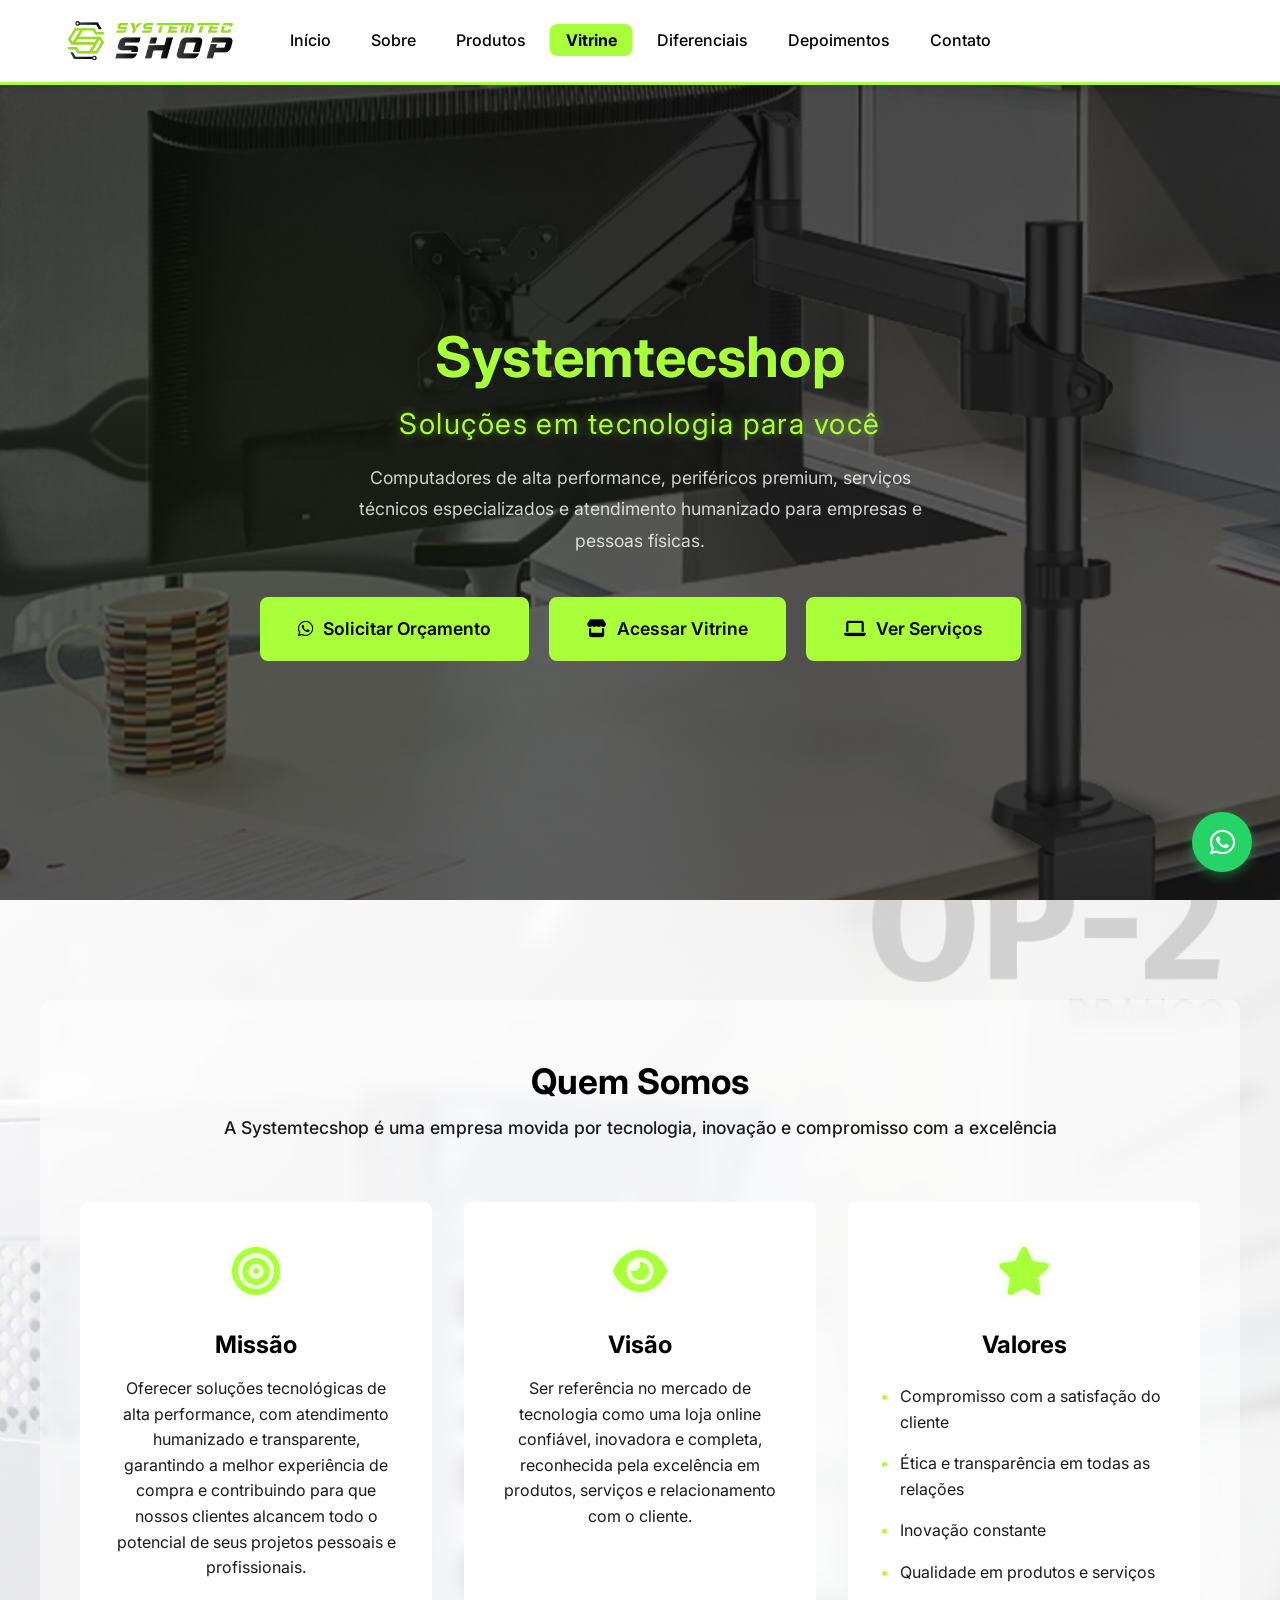
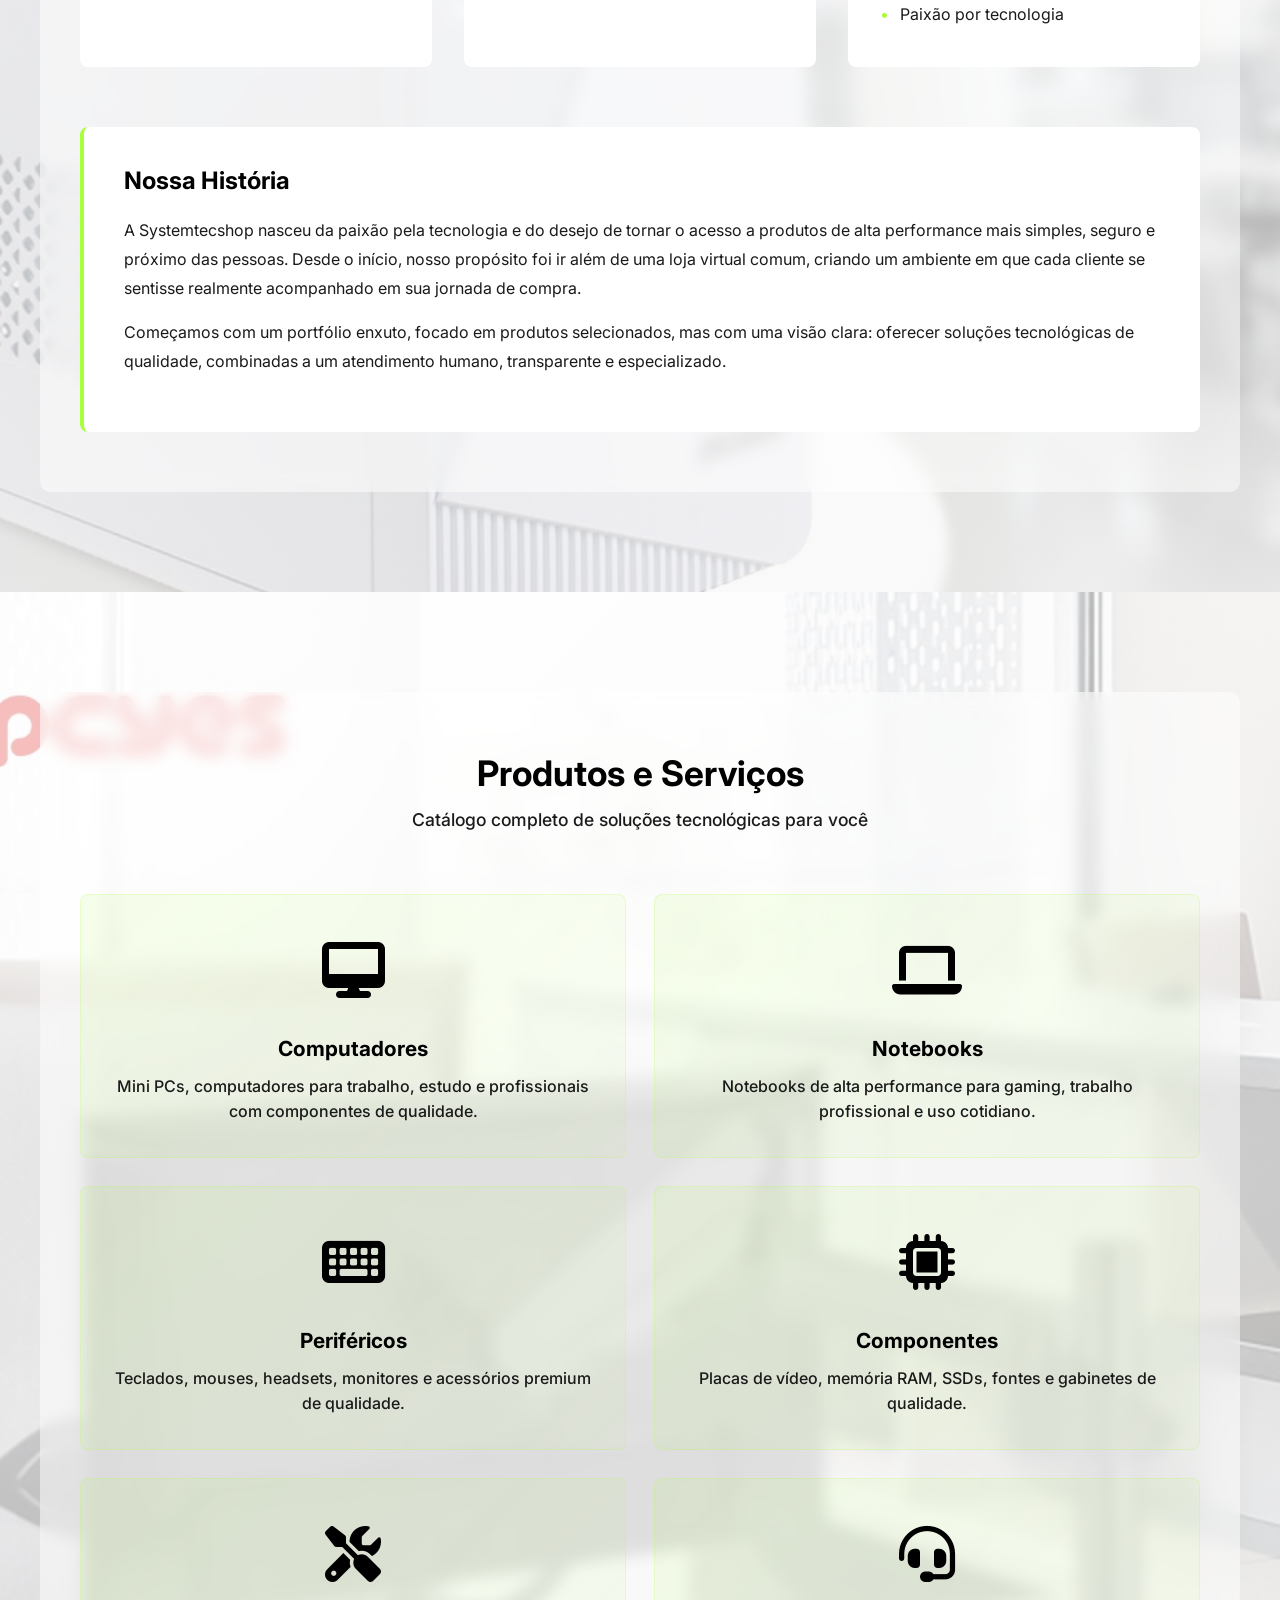
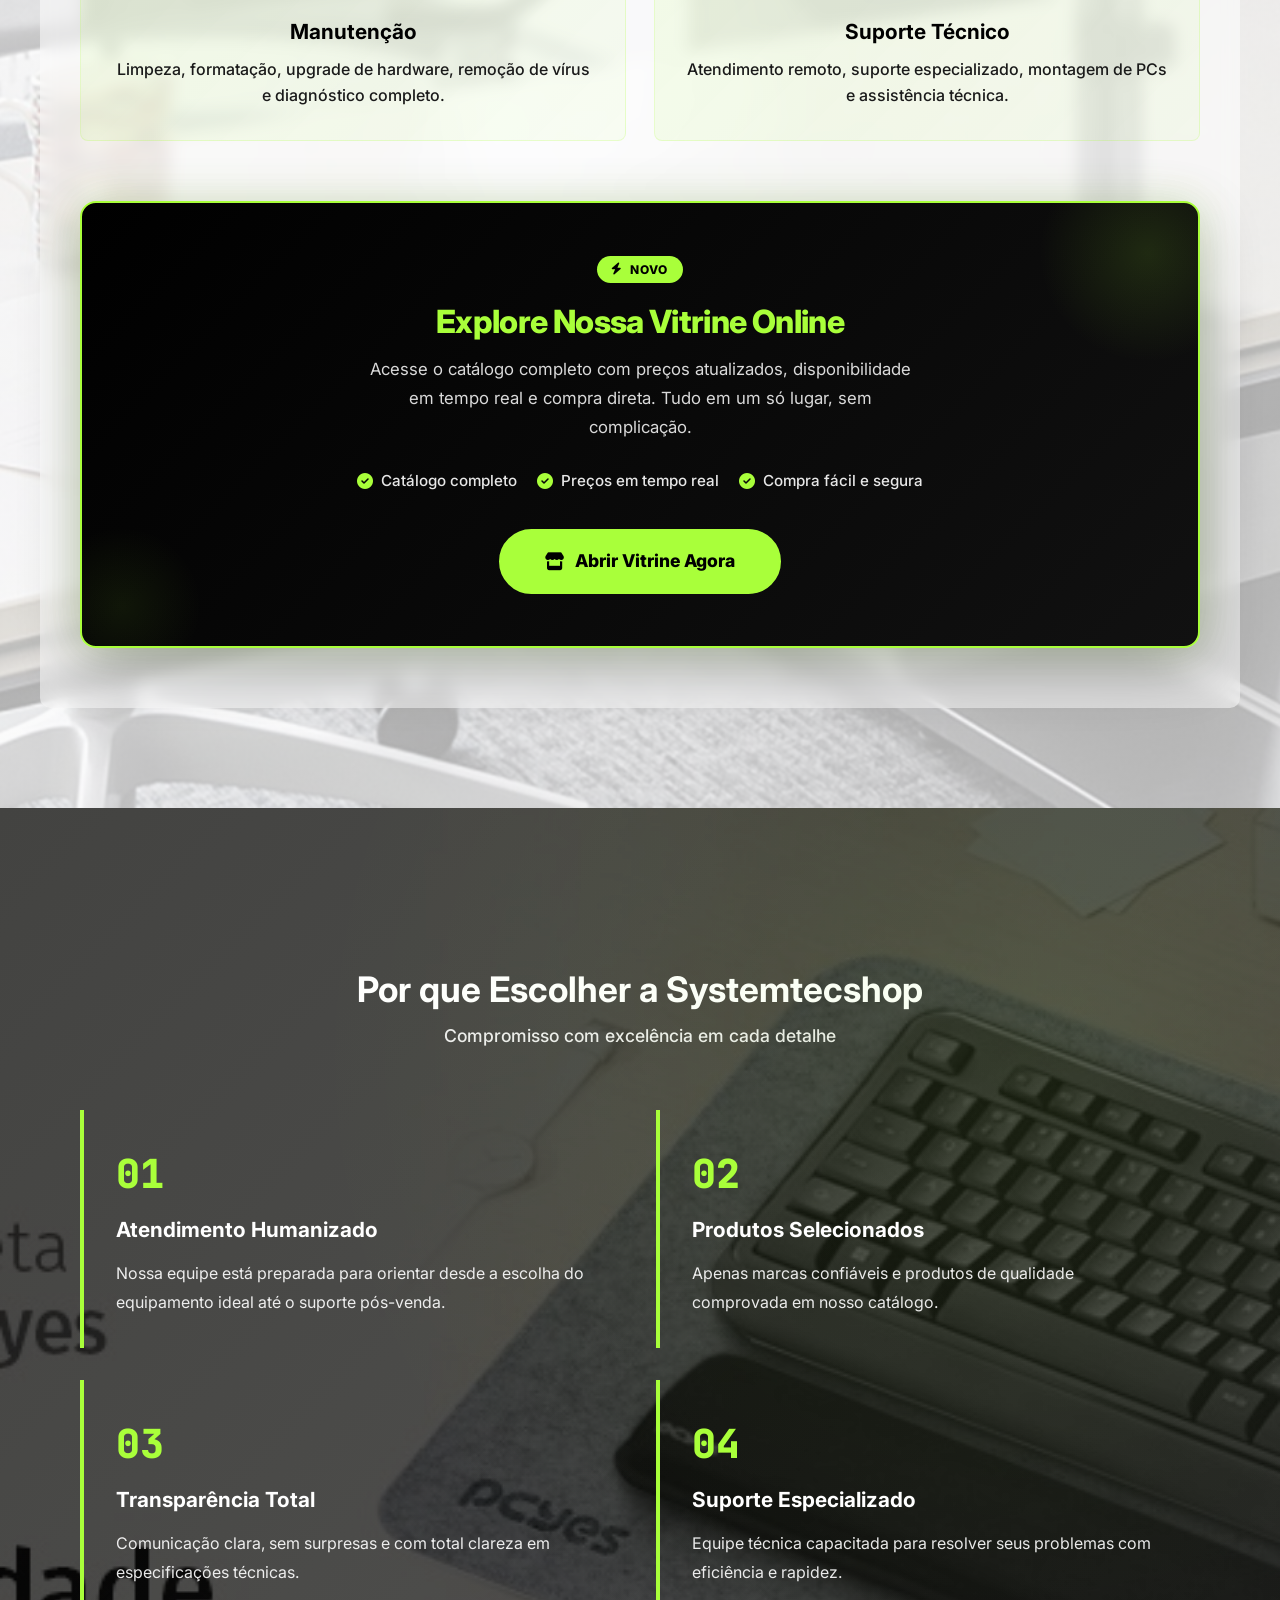
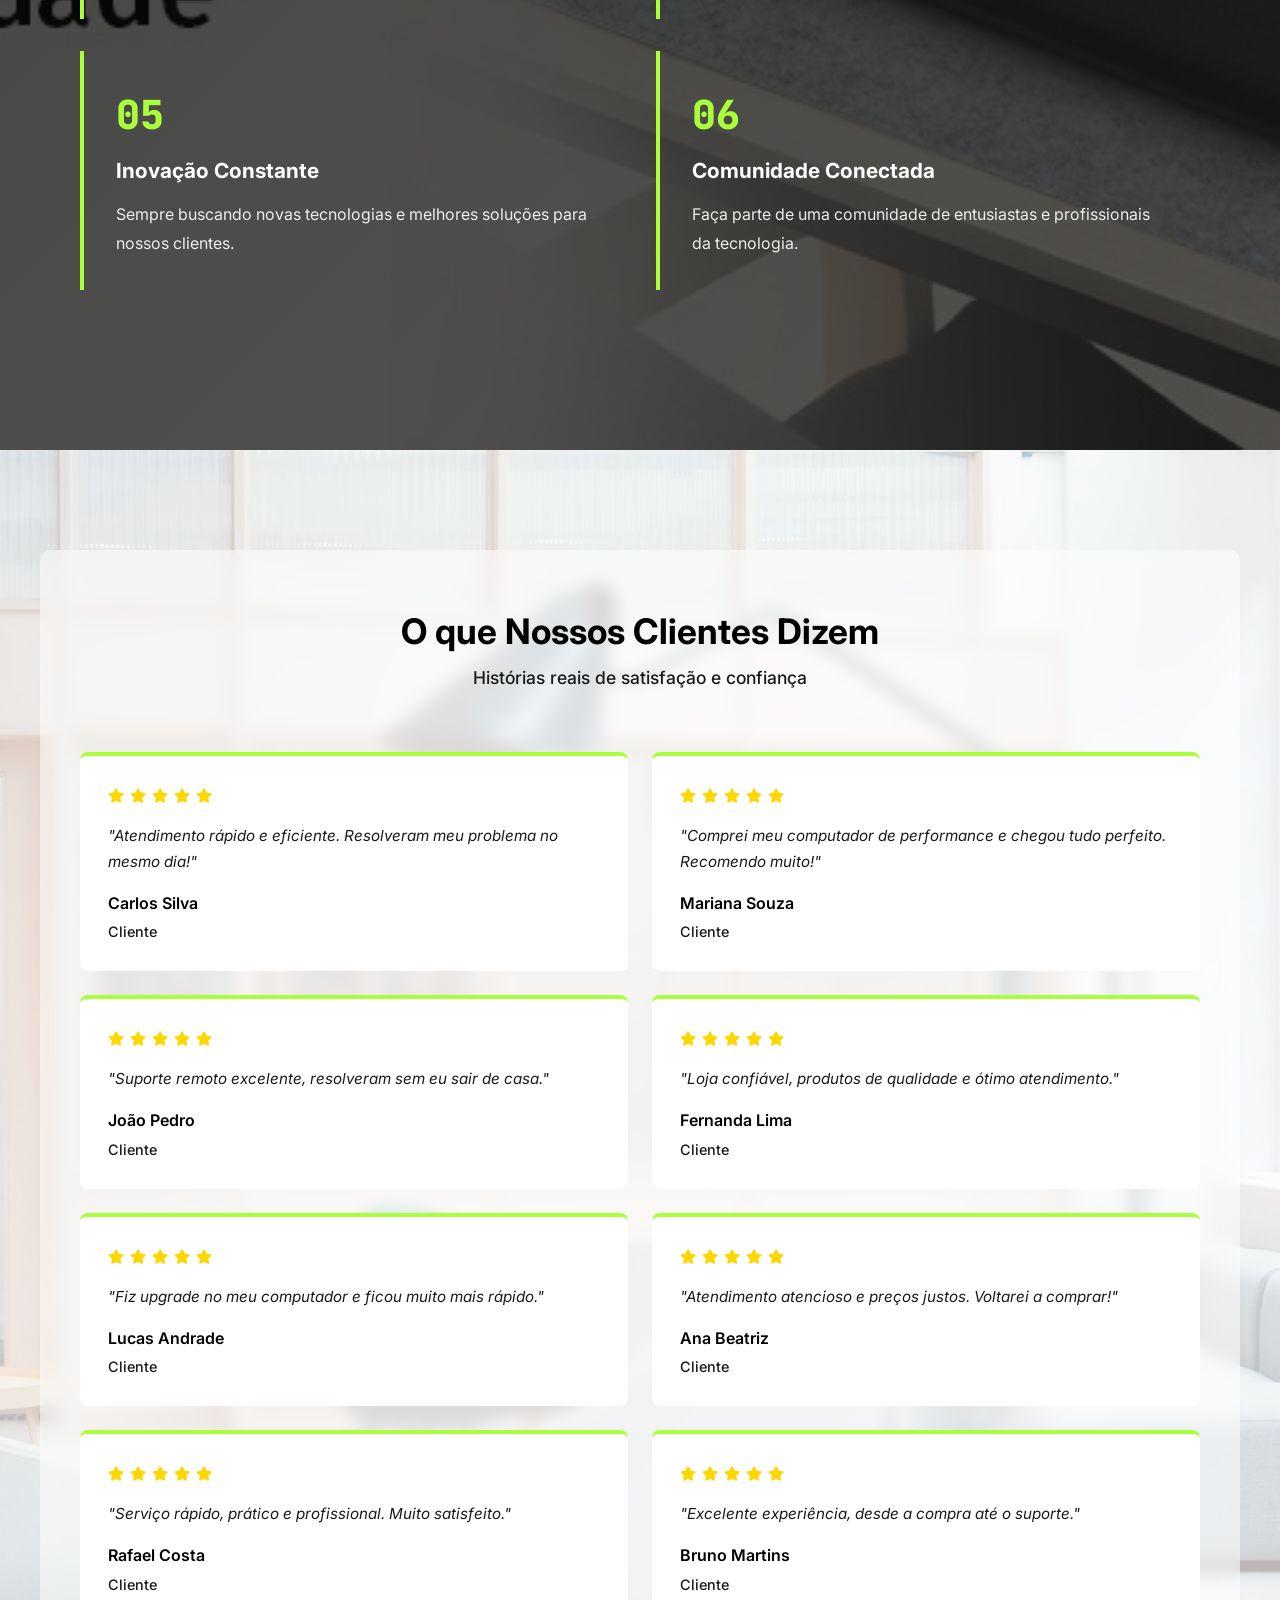
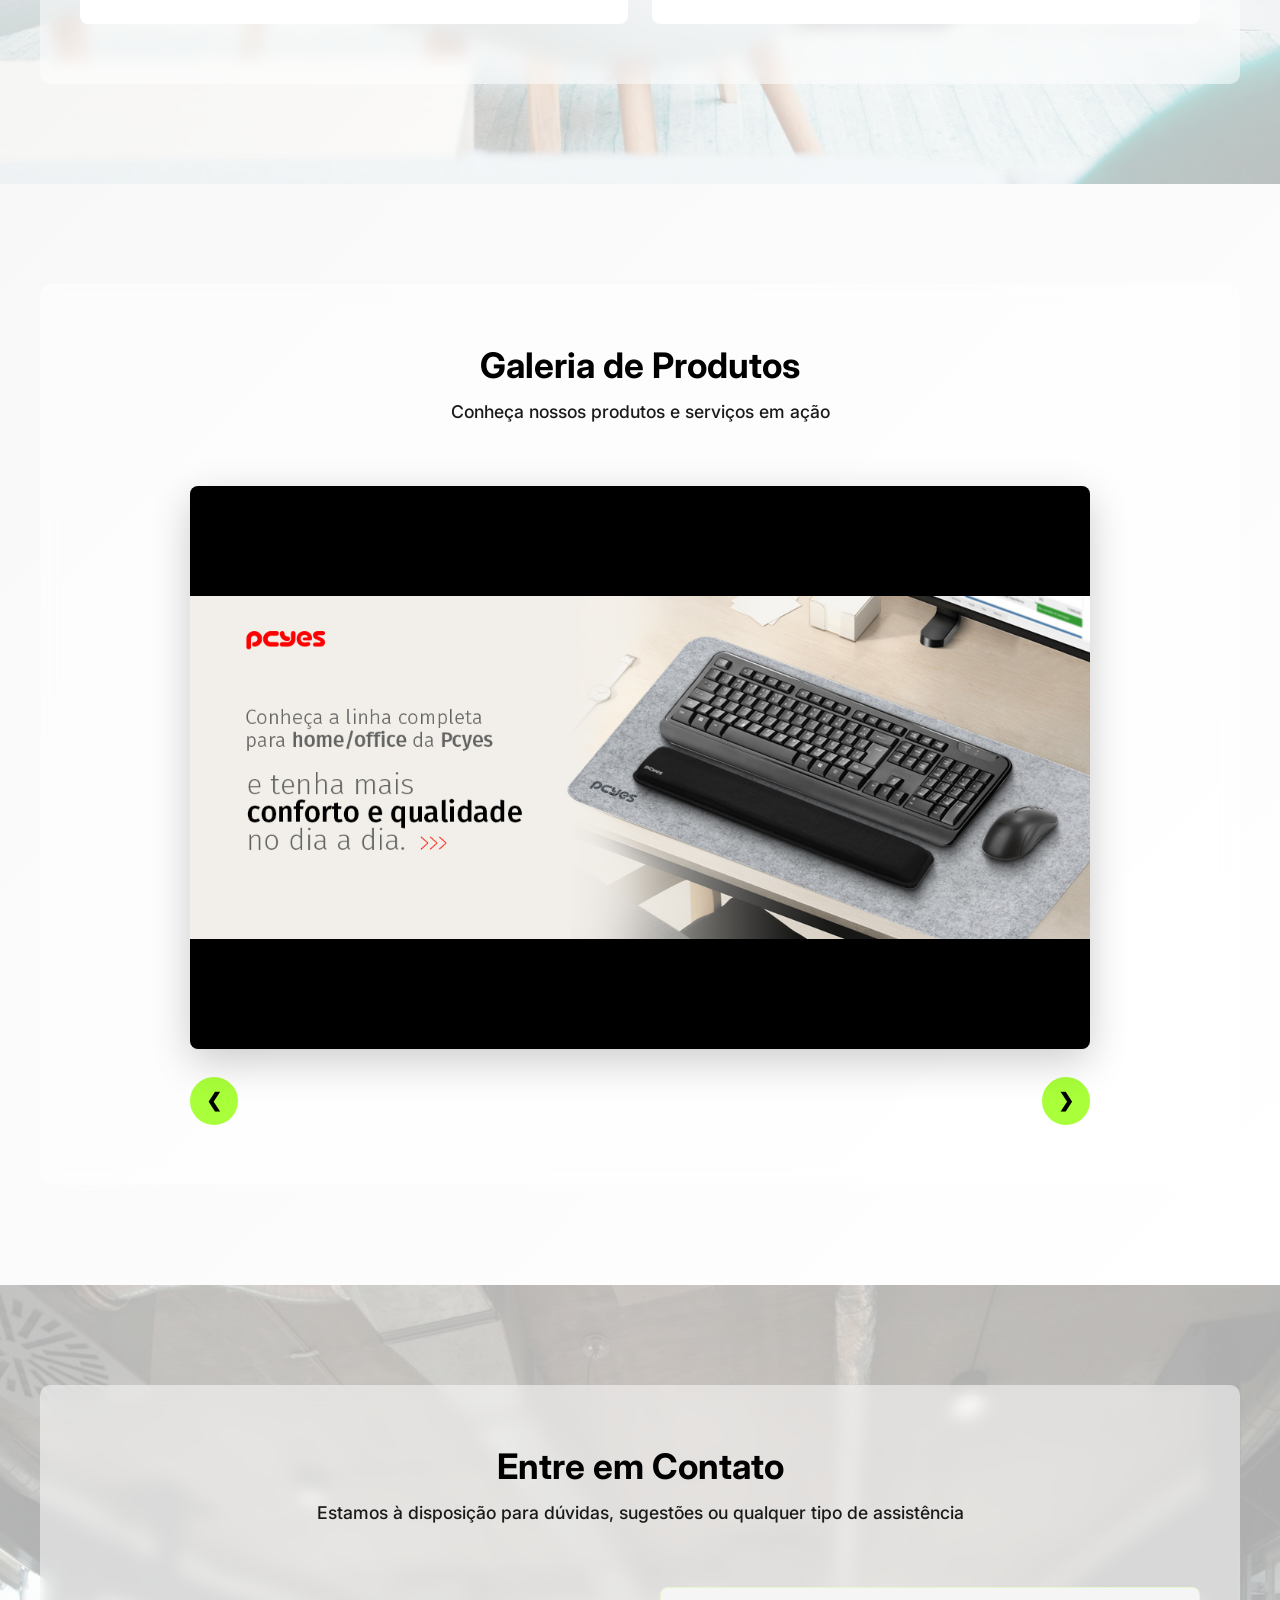
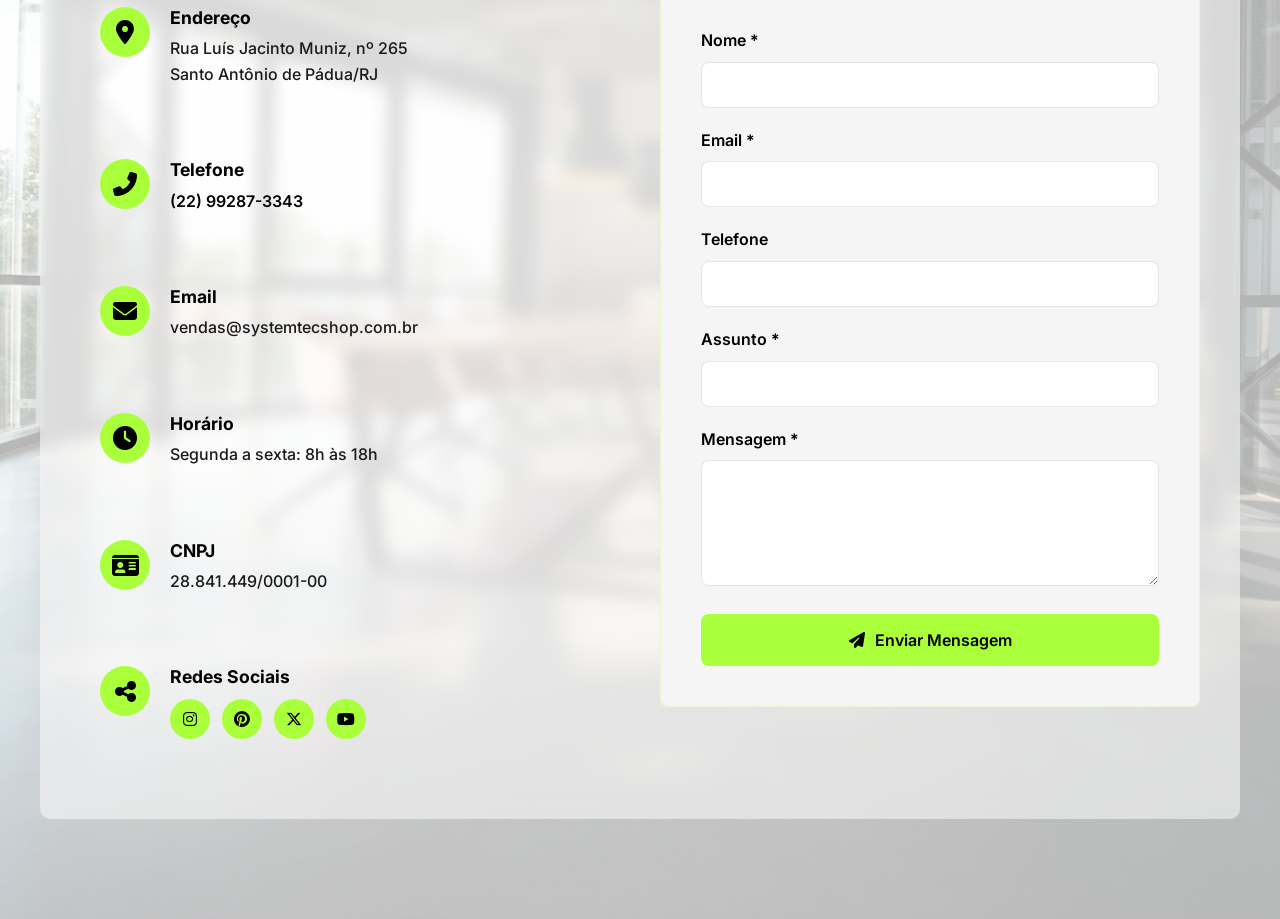
==== commit b56eb104: "fix: cache buster ?v=2 em todas as imagens de background" ====
--- a/index.html
+++ b/index.html
@@ -83,9 +83,9 @@
   <!-- ===== HERO ===== -->
   <section id="inicio" class="hero">
     <div class="hero-bg-slides" aria-hidden="true">
-      <div class="hero-bg-slide active" style="background-image: url('img/bg-hero-1.jpg')"></div>
-      <div class="hero-bg-slide" style="background-image: url('img/bg-hero-2.jpg')"></div>
-      <div class="hero-bg-slide" style="background-image: url('img/bg-hero-3.jpg')"></div>
+      <div class="hero-bg-slide active" style="background-image: url('img/bg-hero-1.jpg?v=2')"></div>
+      <div class="hero-bg-slide" style="background-image: url('img/bg-hero-2.jpg?v=2')"></div>
+      <div class="hero-bg-slide" style="background-image: url('img/bg-hero-3.jpg?v=2')"></div>
     </div>
     <div class="hero-overlay" aria-hidden="true"></div>
     <div class="container">
--- a/style.css
+++ b/style.css
@@ -611,7 +611,7 @@
 .sobre-section {
   background:
     linear-gradient(135deg, rgba(255, 255, 255, 0.68) 0%, rgba(245, 245, 245, 0.68) 100%),
-    url('img/bg-hero-1.jpg') center / cover no-repeat;
+    url('img/bg-hero-1.jpg?v=2') center / cover no-repeat;
   background-attachment: scroll, fixed;
 }
 
@@ -689,7 +689,7 @@
 .produtos-section {
   background:
     linear-gradient(135deg, rgba(255, 255, 255, 0.71) 0%, rgba(245, 245, 245, 0.71) 100%),
-    url('img/bg-hero-2.jpg') center / cover no-repeat;
+    url('img/bg-hero-2.jpg?v=2') center / cover no-repeat;
   background-attachment: scroll, fixed;
 }
 
@@ -740,7 +740,7 @@
 .diferenciais-section {
   background:
     linear-gradient(135deg, rgba(0, 0, 0, 0.72) 0%, rgba(26, 26, 26, 0.72) 100%),
-    url('img/bg-hero-3.jpg') center / cover no-repeat;
+    url('img/bg-hero-3.jpg?v=2') center / cover no-repeat;
   background-attachment: scroll, fixed;
   color: var(--branco);
   position: relative;
@@ -811,7 +811,7 @@
 .depoimentos-section {
   background:
     linear-gradient(135deg, rgba(245, 245, 245, 0.70) 0%, rgba(255, 255, 255, 0.70) 100%),
-    url('img/bg-depoimentos.jpg') center / cover no-repeat;
+    url('img/bg-depoimentos.jpg?v=2') center / cover no-repeat;
   background-attachment: scroll, fixed;
 }
 
@@ -869,7 +869,7 @@
 .galeria-section {
   background:
     linear-gradient(135deg, rgba(245, 245, 245, 0.70) 0%, rgba(255, 255, 255, 0.70) 100%),
-    url('img/bg-galeria.jpg') center / cover no-repeat;
+    url('img/bg-galeria.jpg?v=2') center / cover no-repeat;
   background-attachment: scroll, fixed;
 }
 
@@ -979,7 +979,7 @@
 .contato-section {
   background:
     linear-gradient(135deg, rgba(255, 255, 255, 0.70) 0%, rgba(245, 245, 245, 0.70) 100%),
-    url('img/bg-contato.jpg') center / cover no-repeat;
+    url('img/bg-contato.jpg?v=2') center / cover no-repeat;
   background-attachment: scroll, fixed;
 }
 
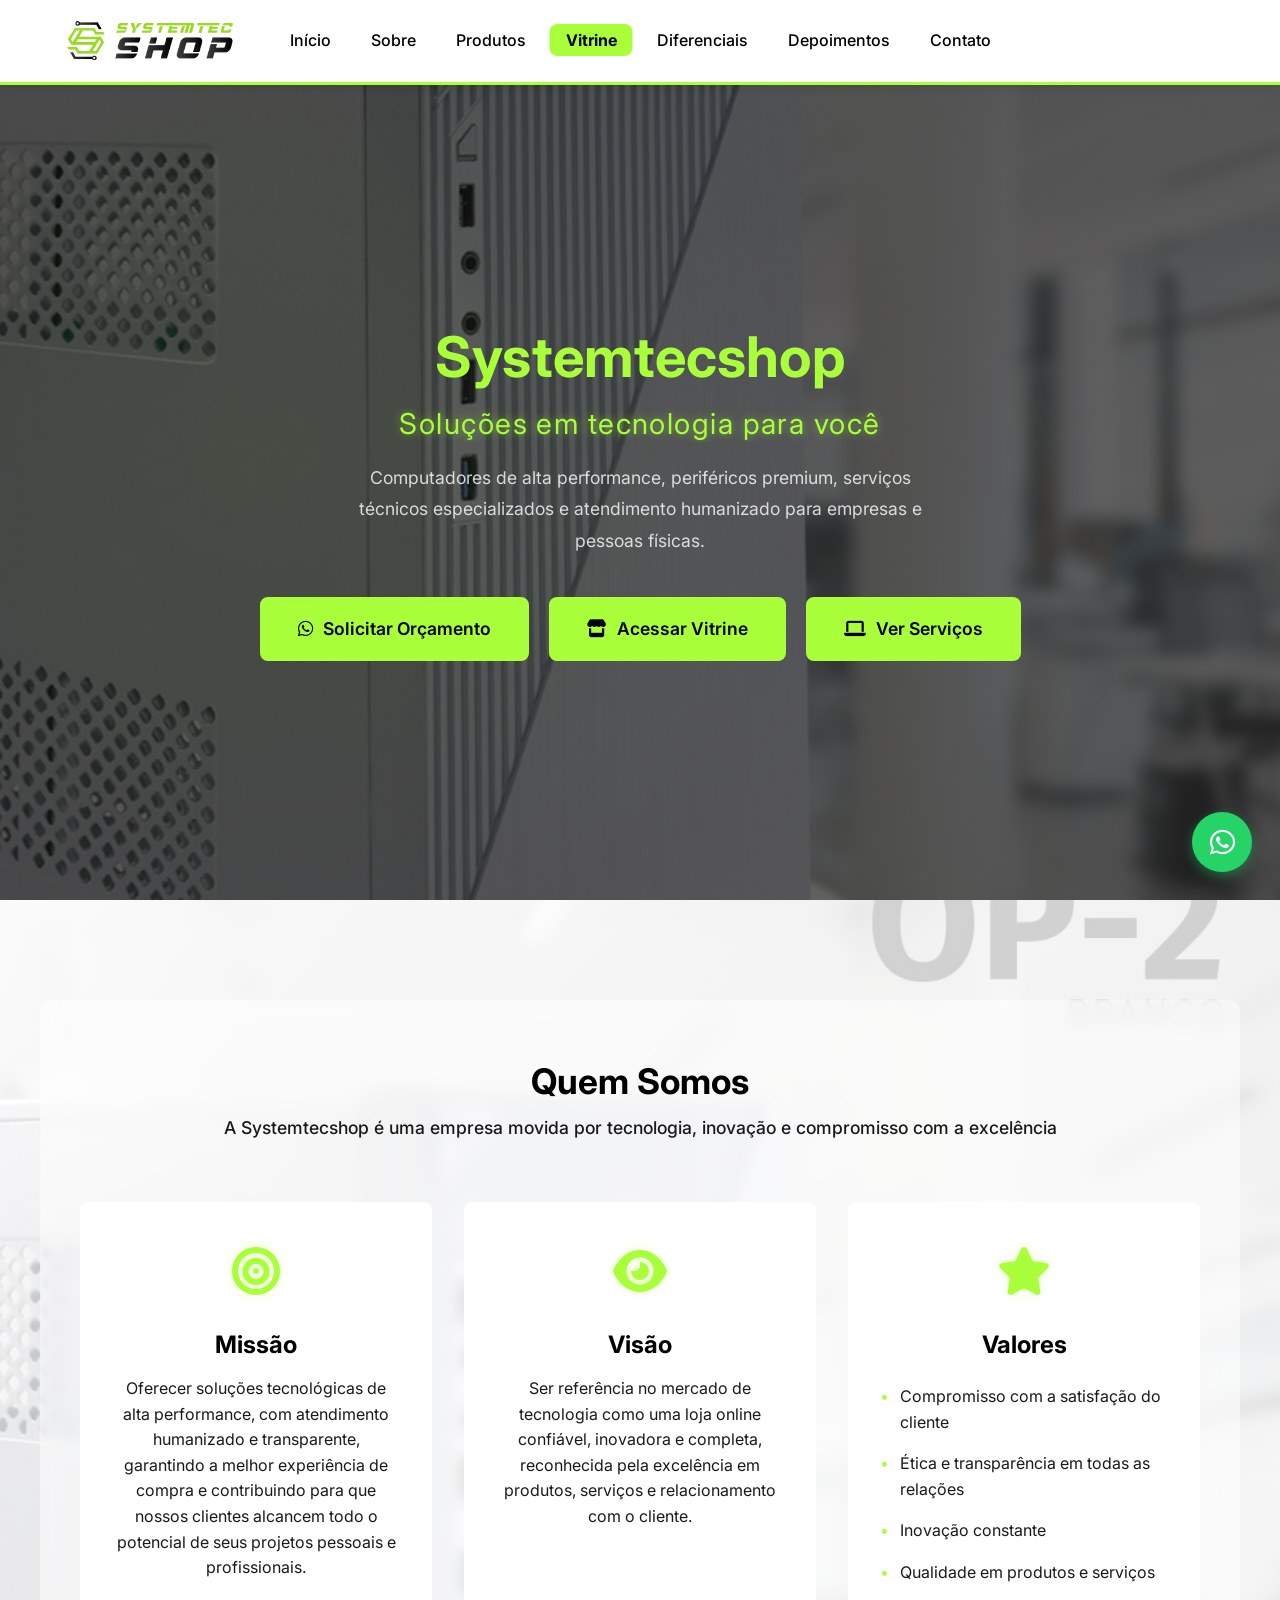
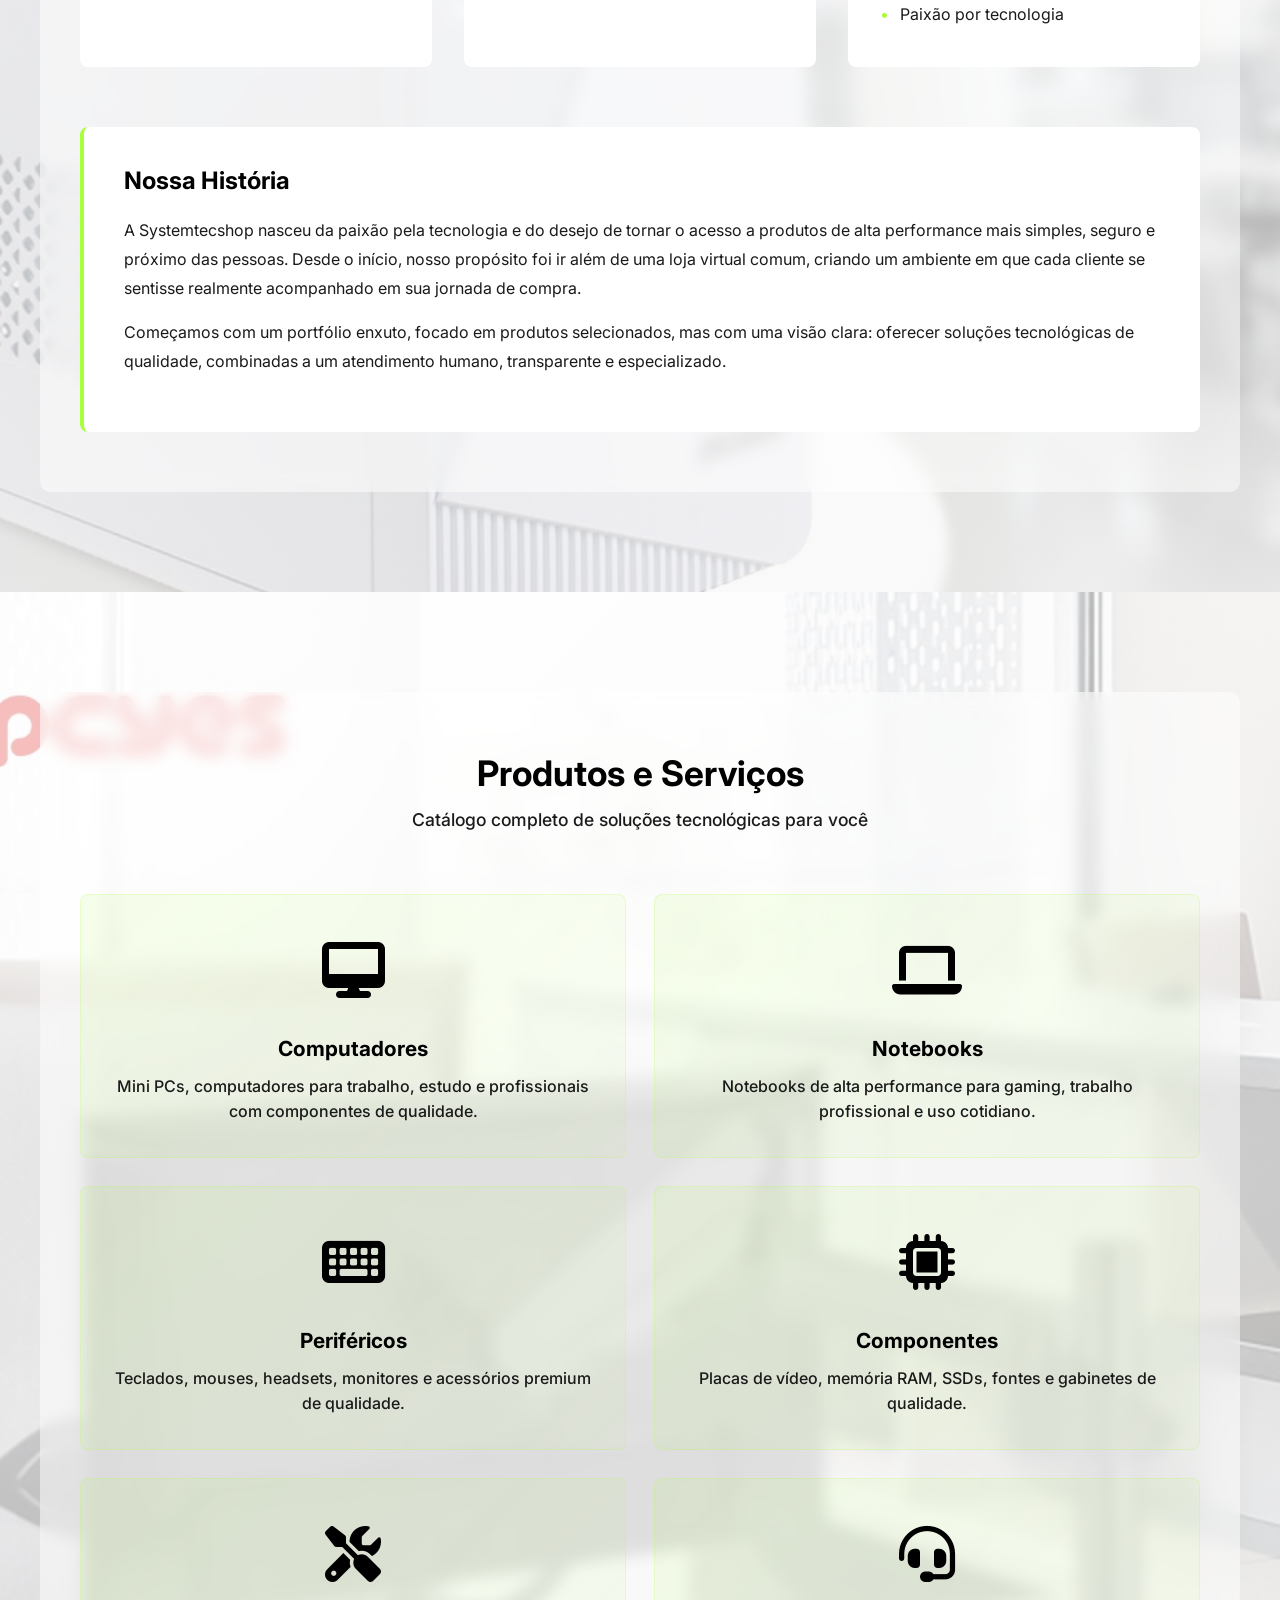
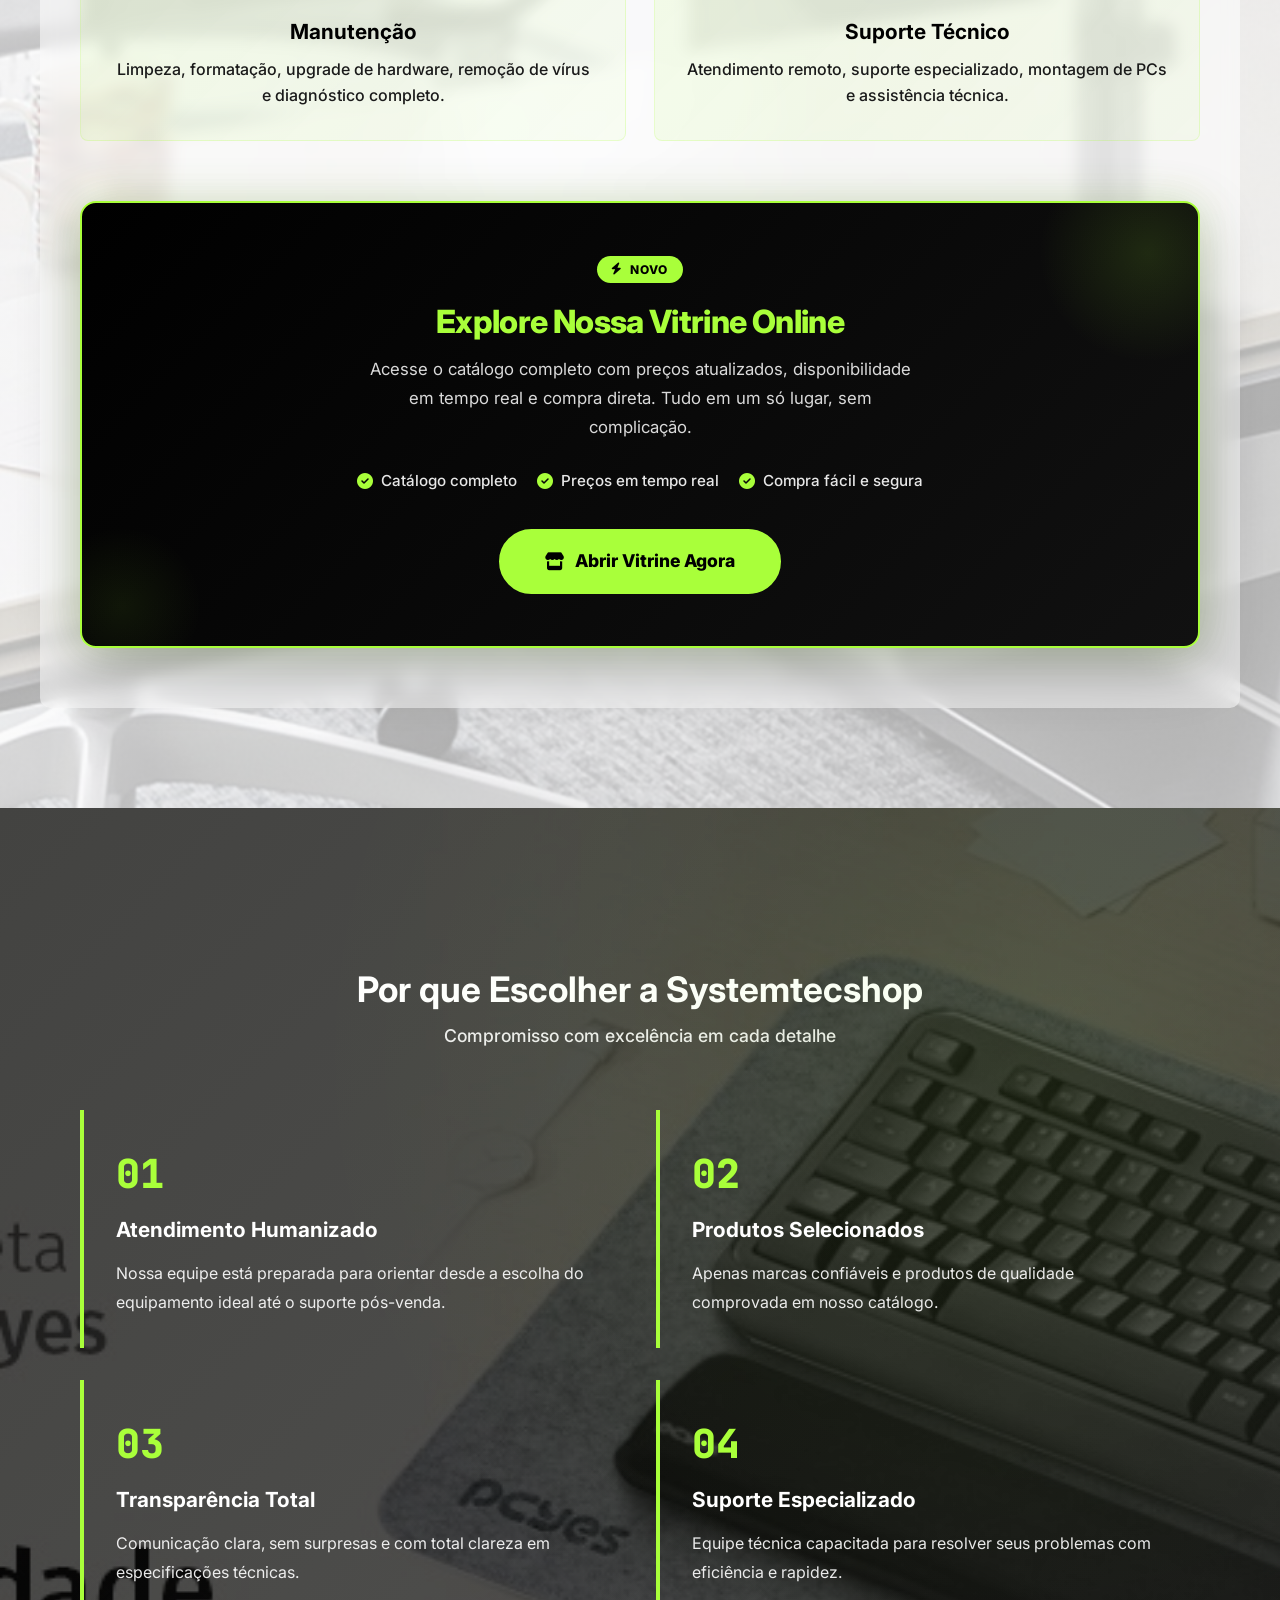
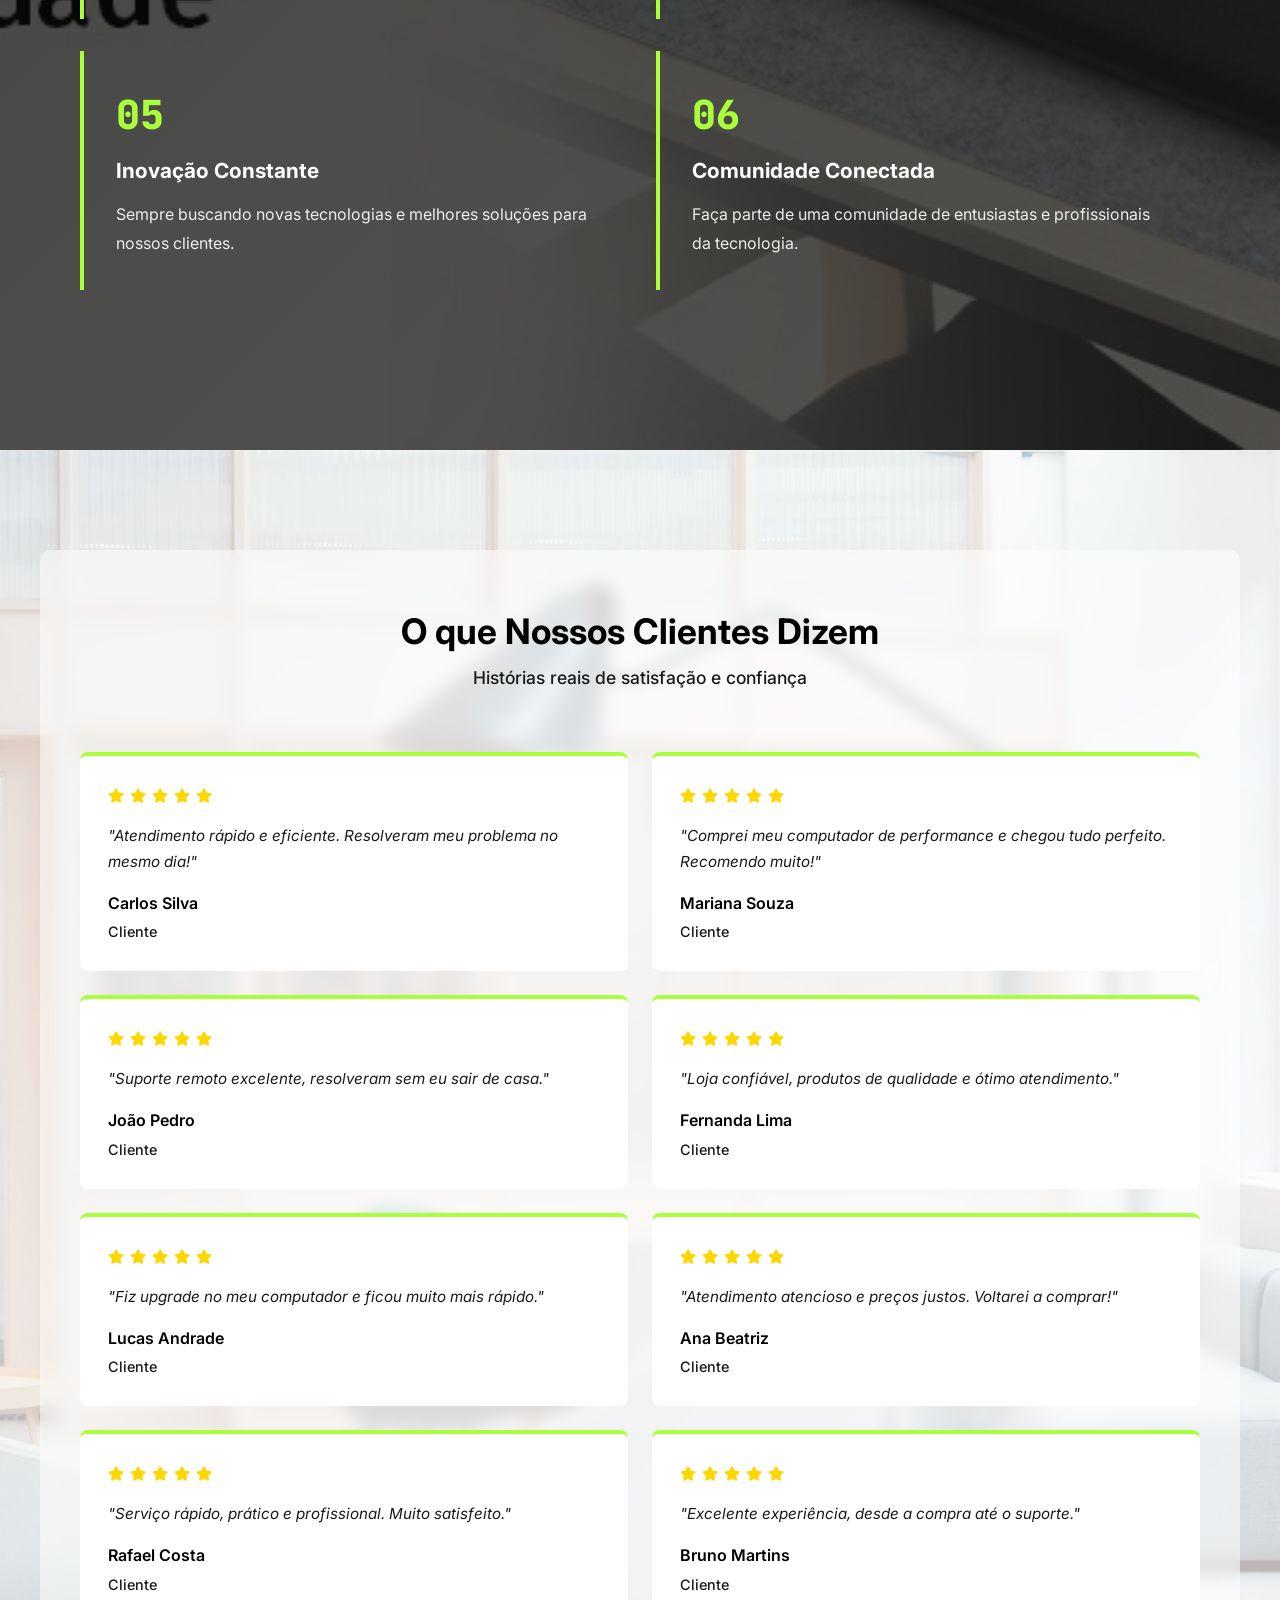
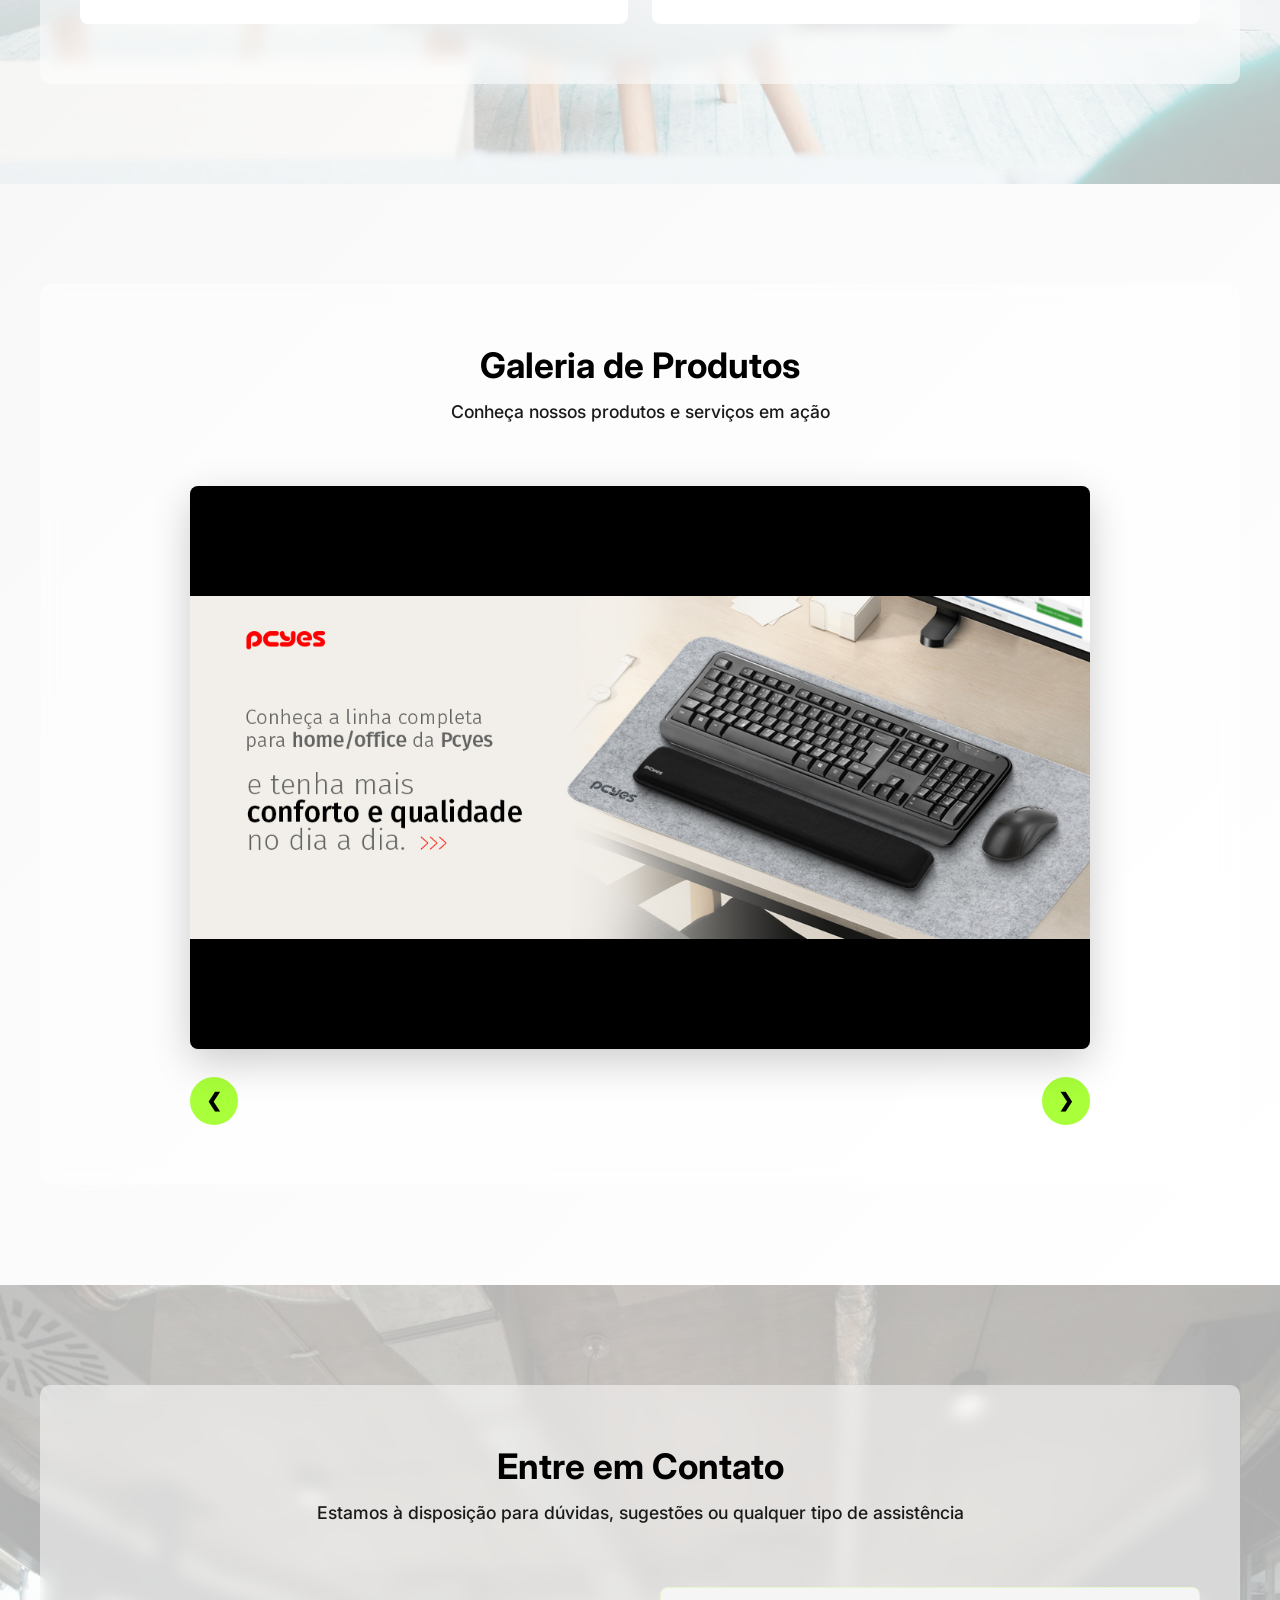
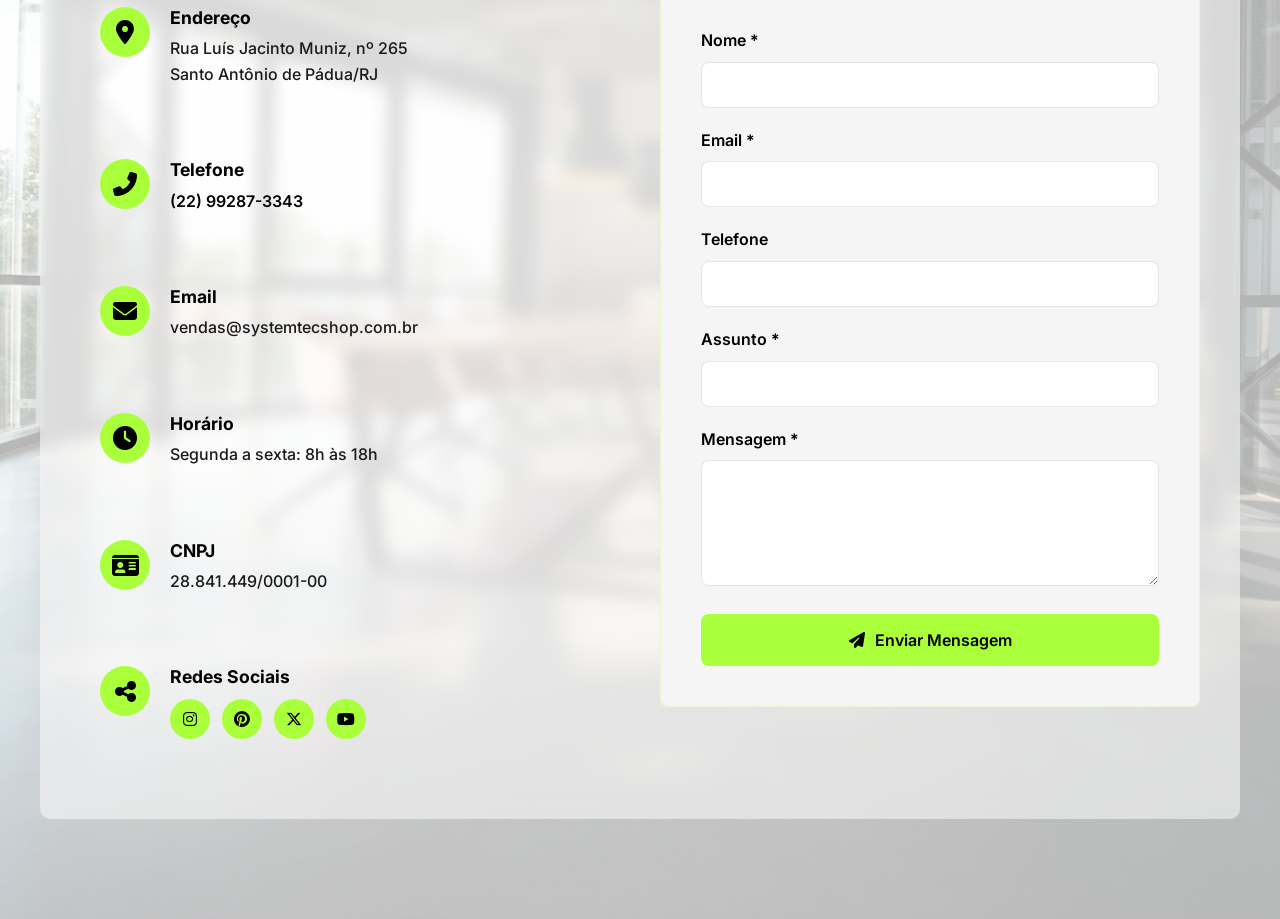
==== commit 3446ed44: "update: cache busting v11 + .htaccess controle de cache" ====
--- a/index.html
+++ b/index.html
@@ -36,7 +36,7 @@
   <!-- Font Awesome -->
   <link rel="stylesheet" href="https://cdnjs.cloudflare.com/ajax/libs/font-awesome/6.5.0/css/all.min.css">
 
-  <link rel="stylesheet" href="style.css?v=10">
+  <link rel="stylesheet" href="style.css?v=11">
   <title>Systemtecshop — Soluções em Tecnologia</title>
 </head>
 <body>
@@ -549,6 +549,6 @@
     <i class="fab fa-whatsapp"></i>
   </a>
 
-  <script src="script.js?v=3"></script>
+  <script src="script.js?v=4"></script>
 </body>
 </html>
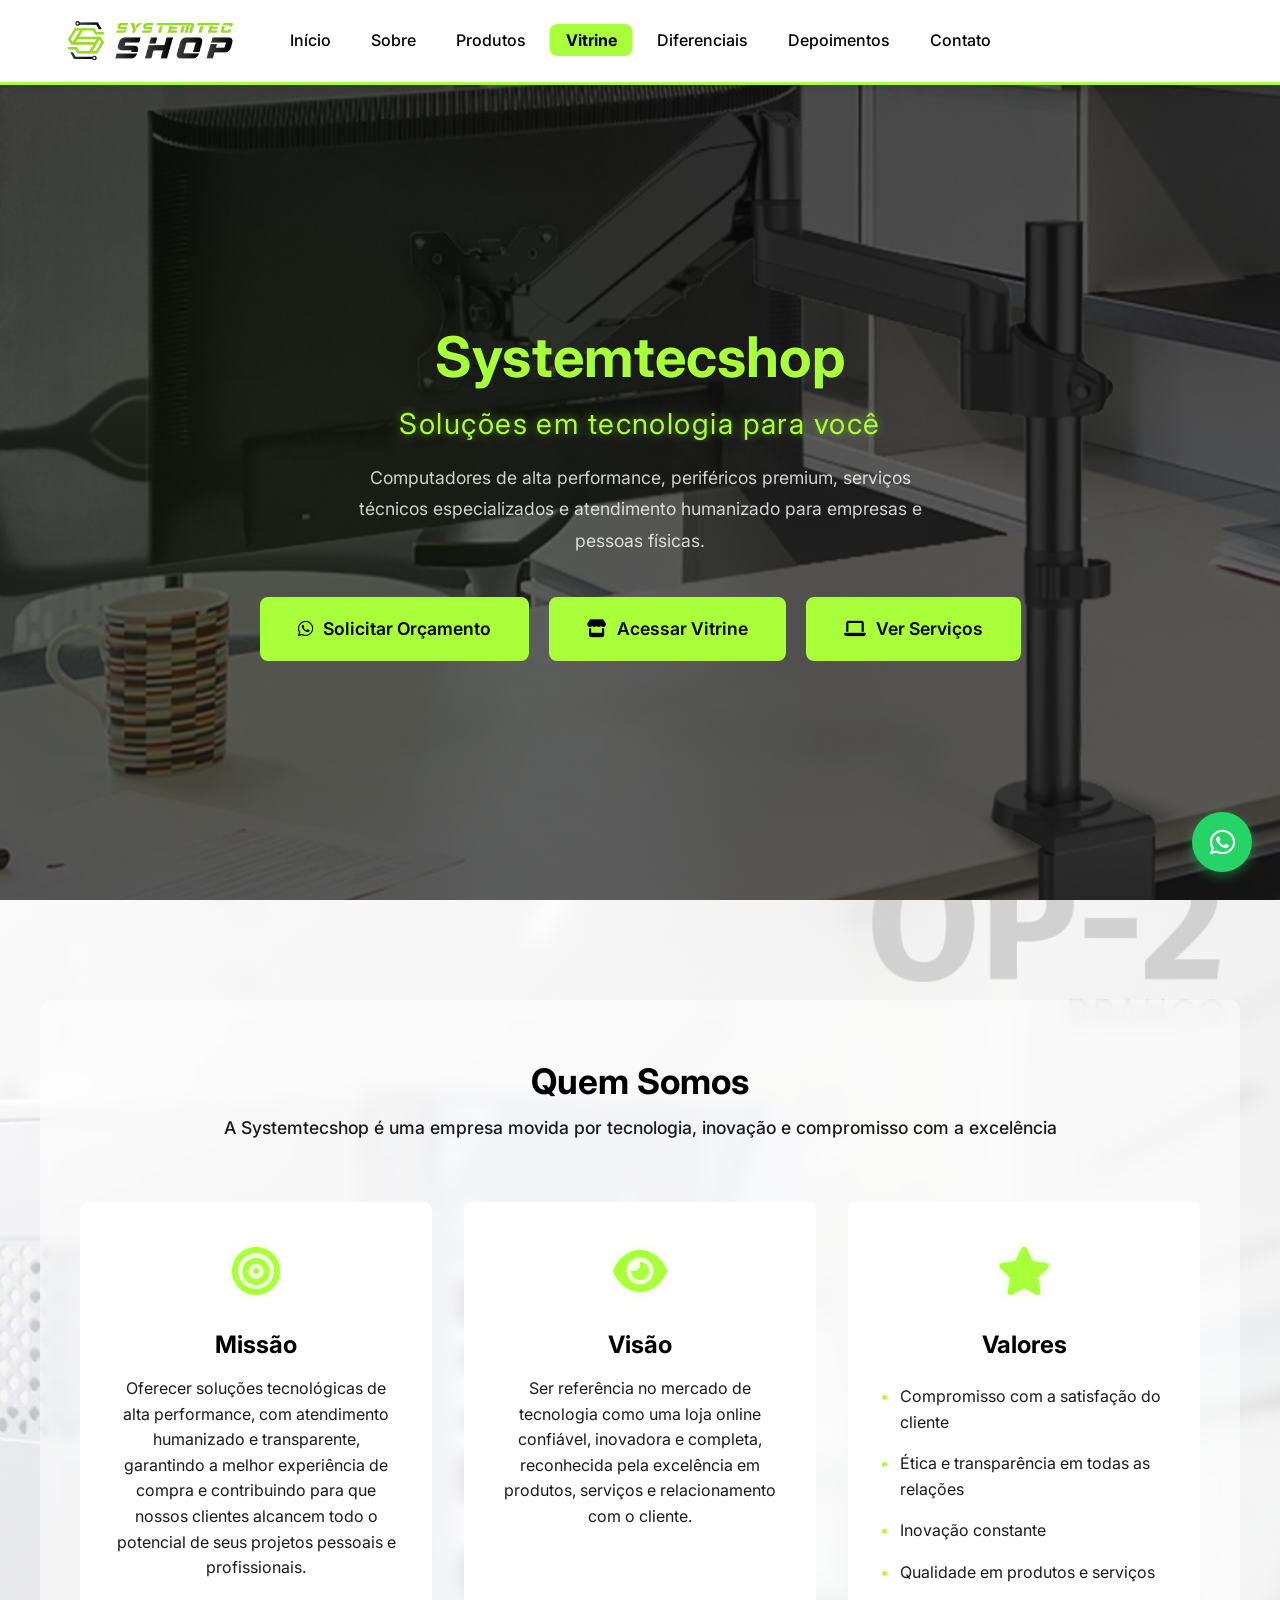
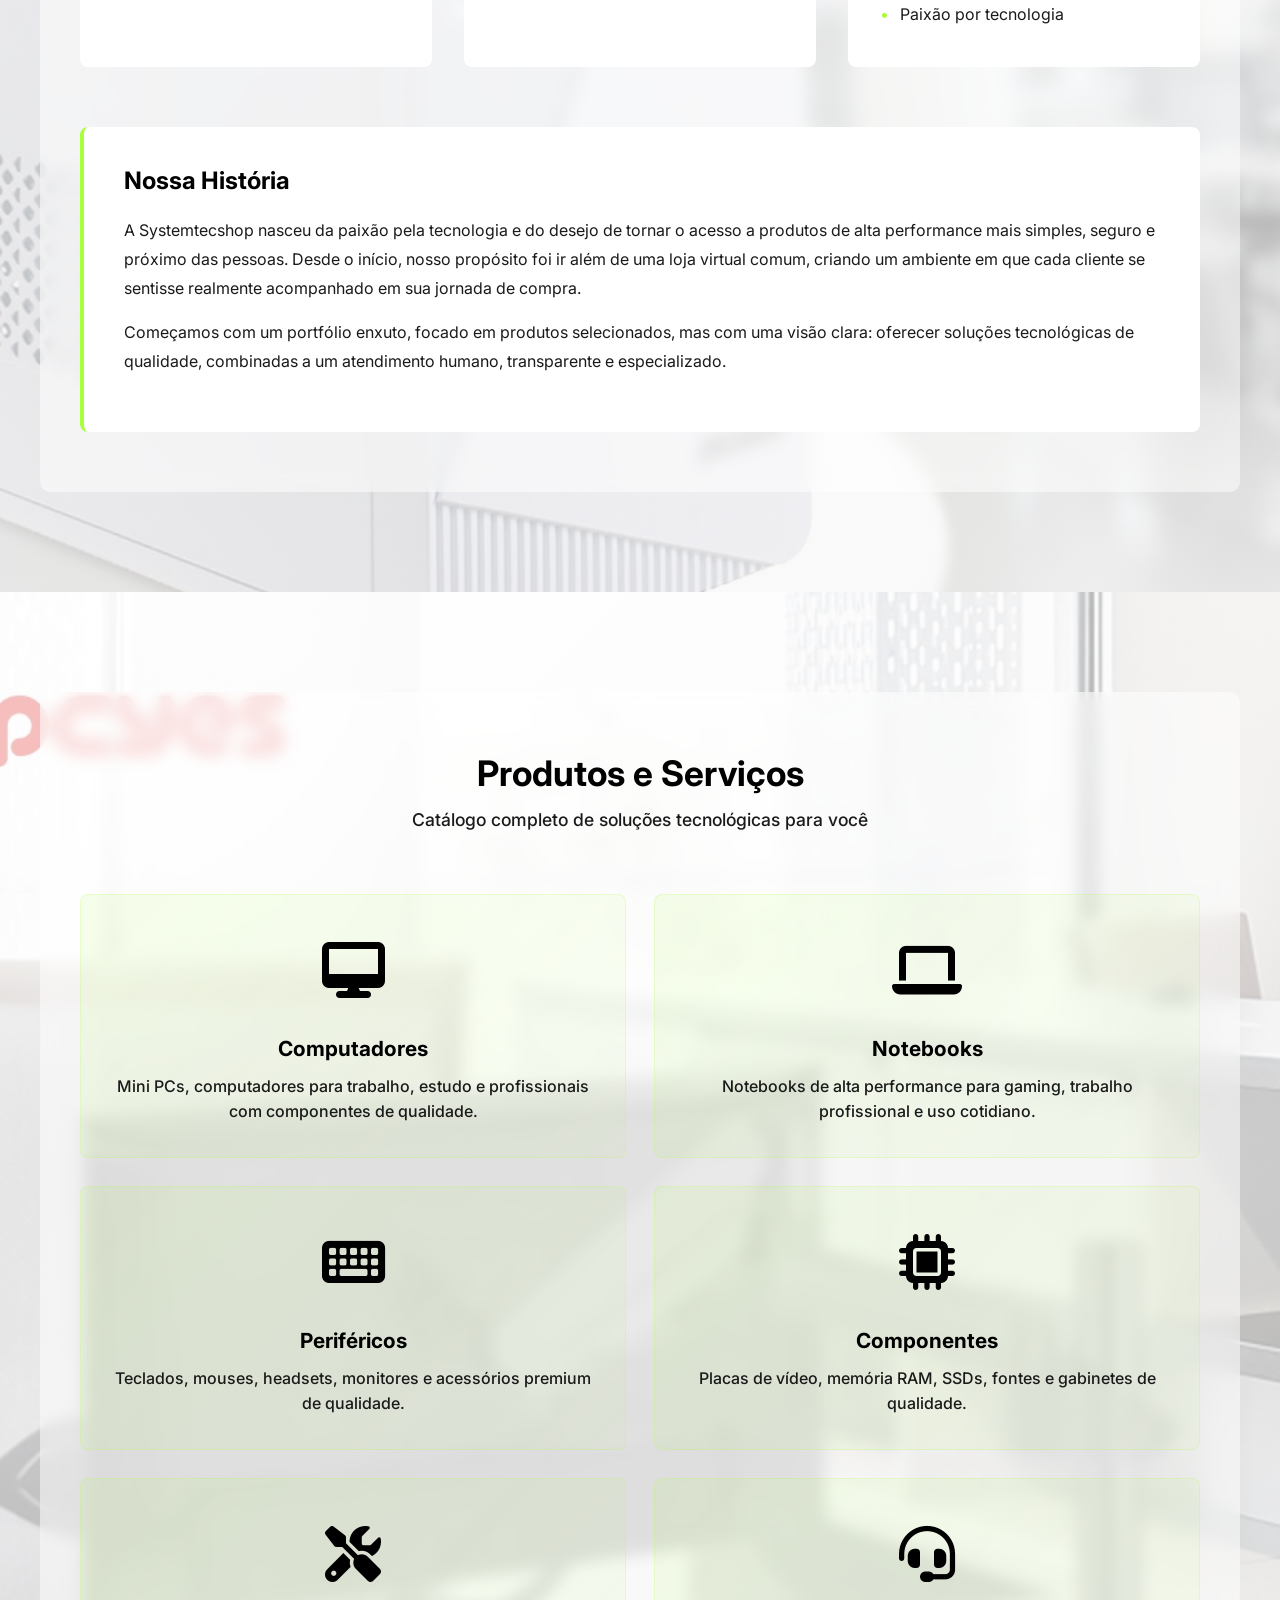
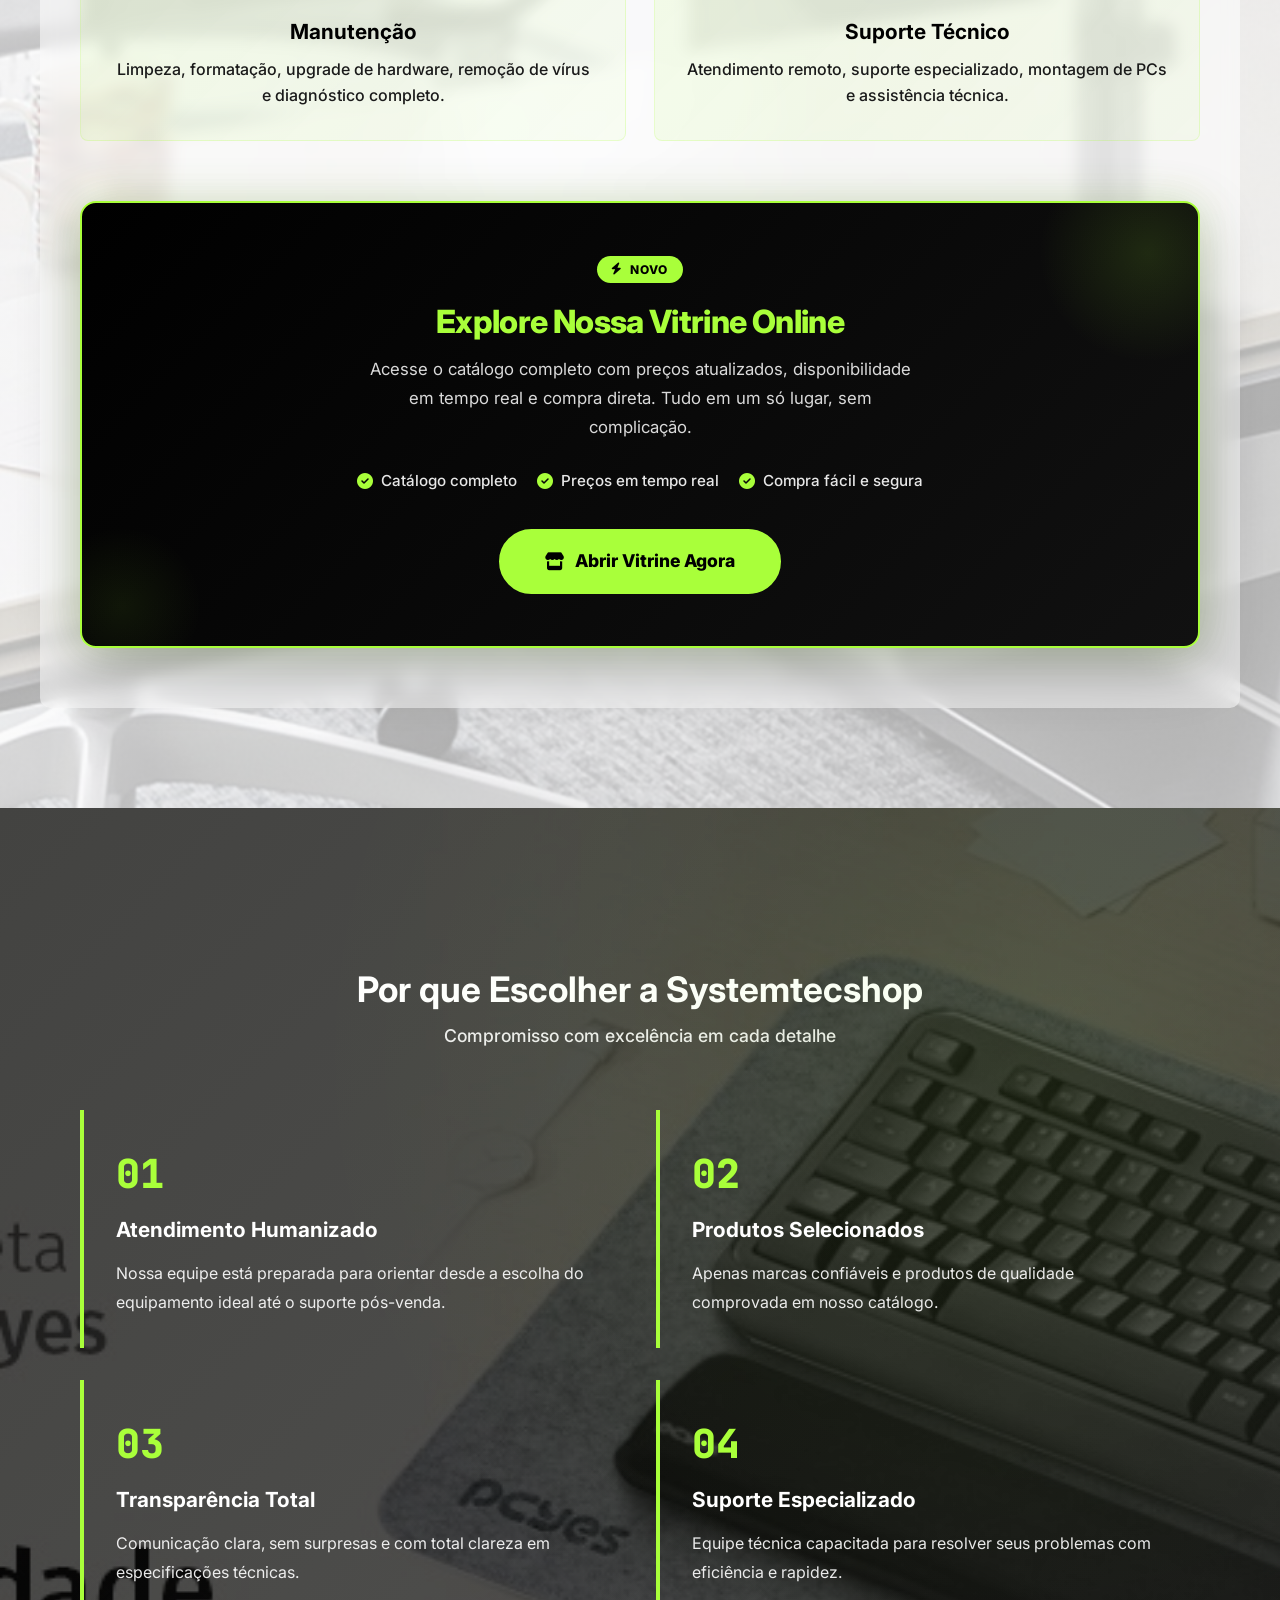
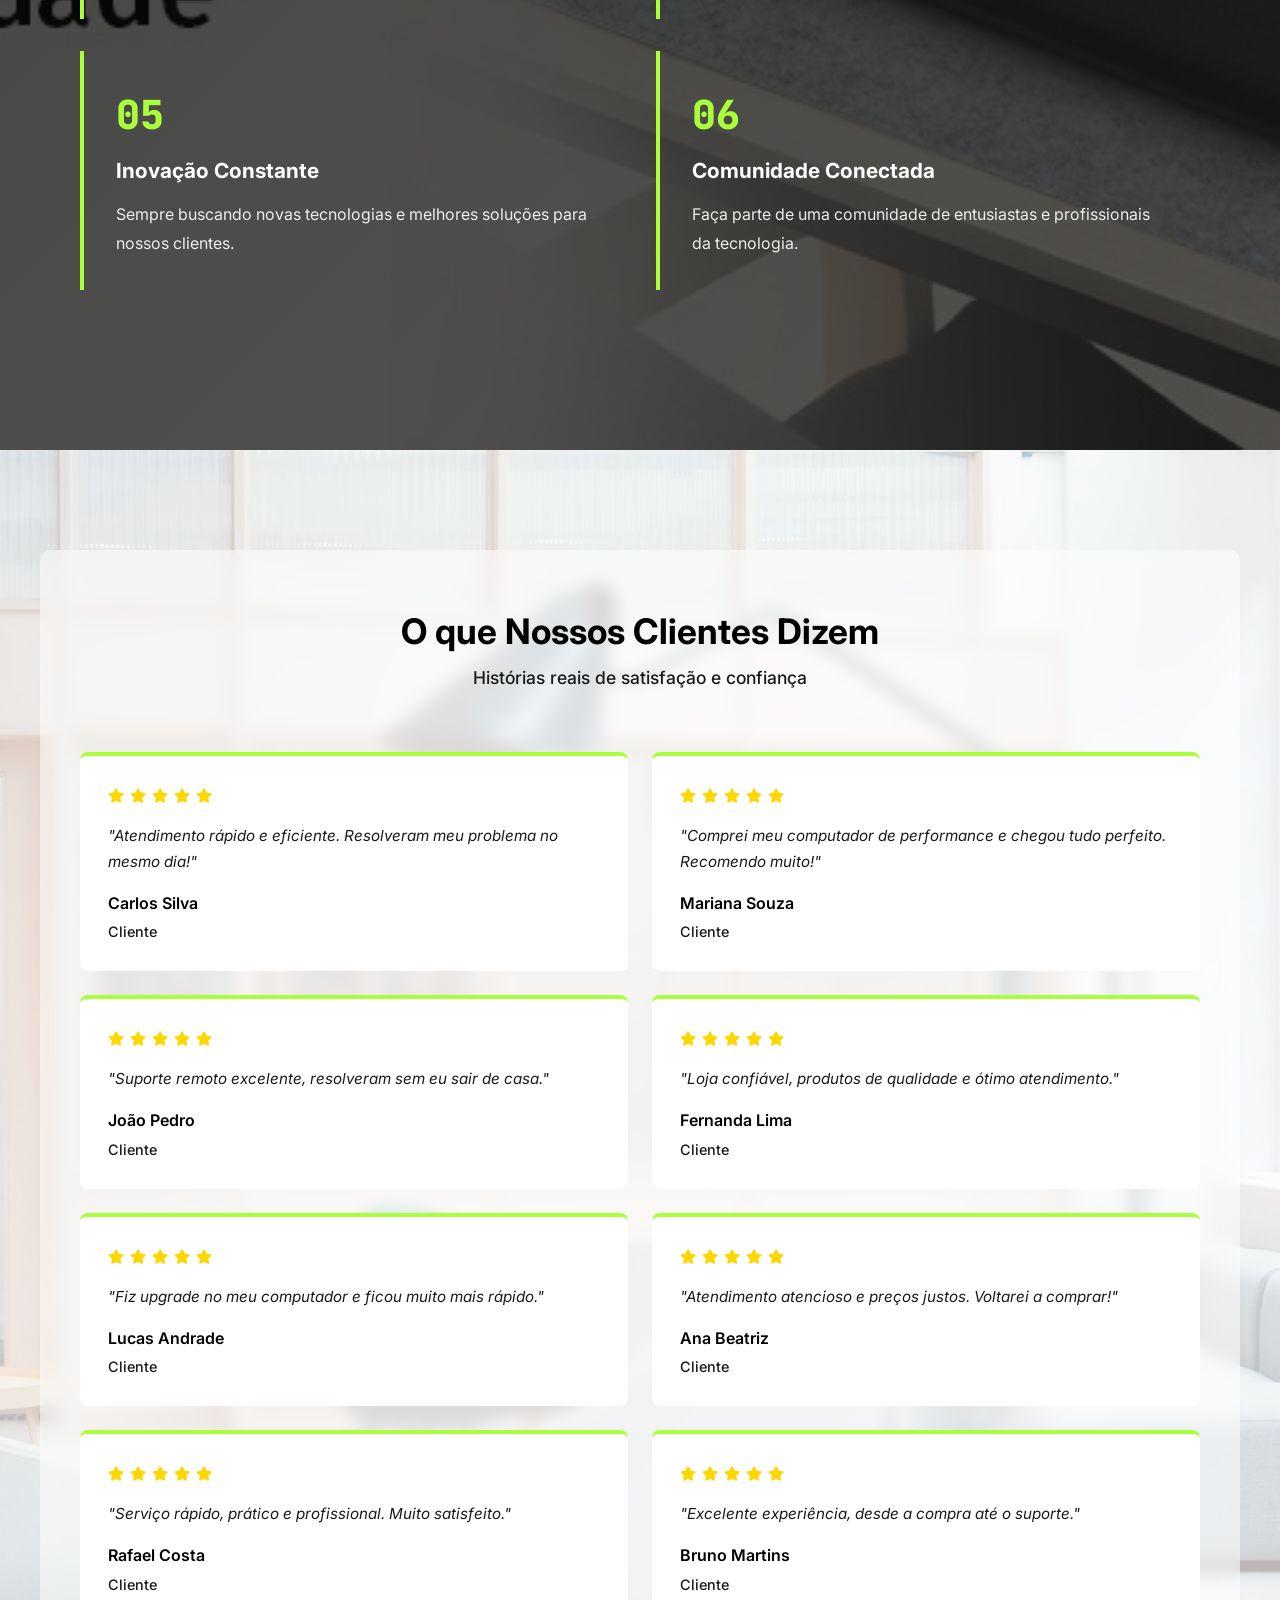
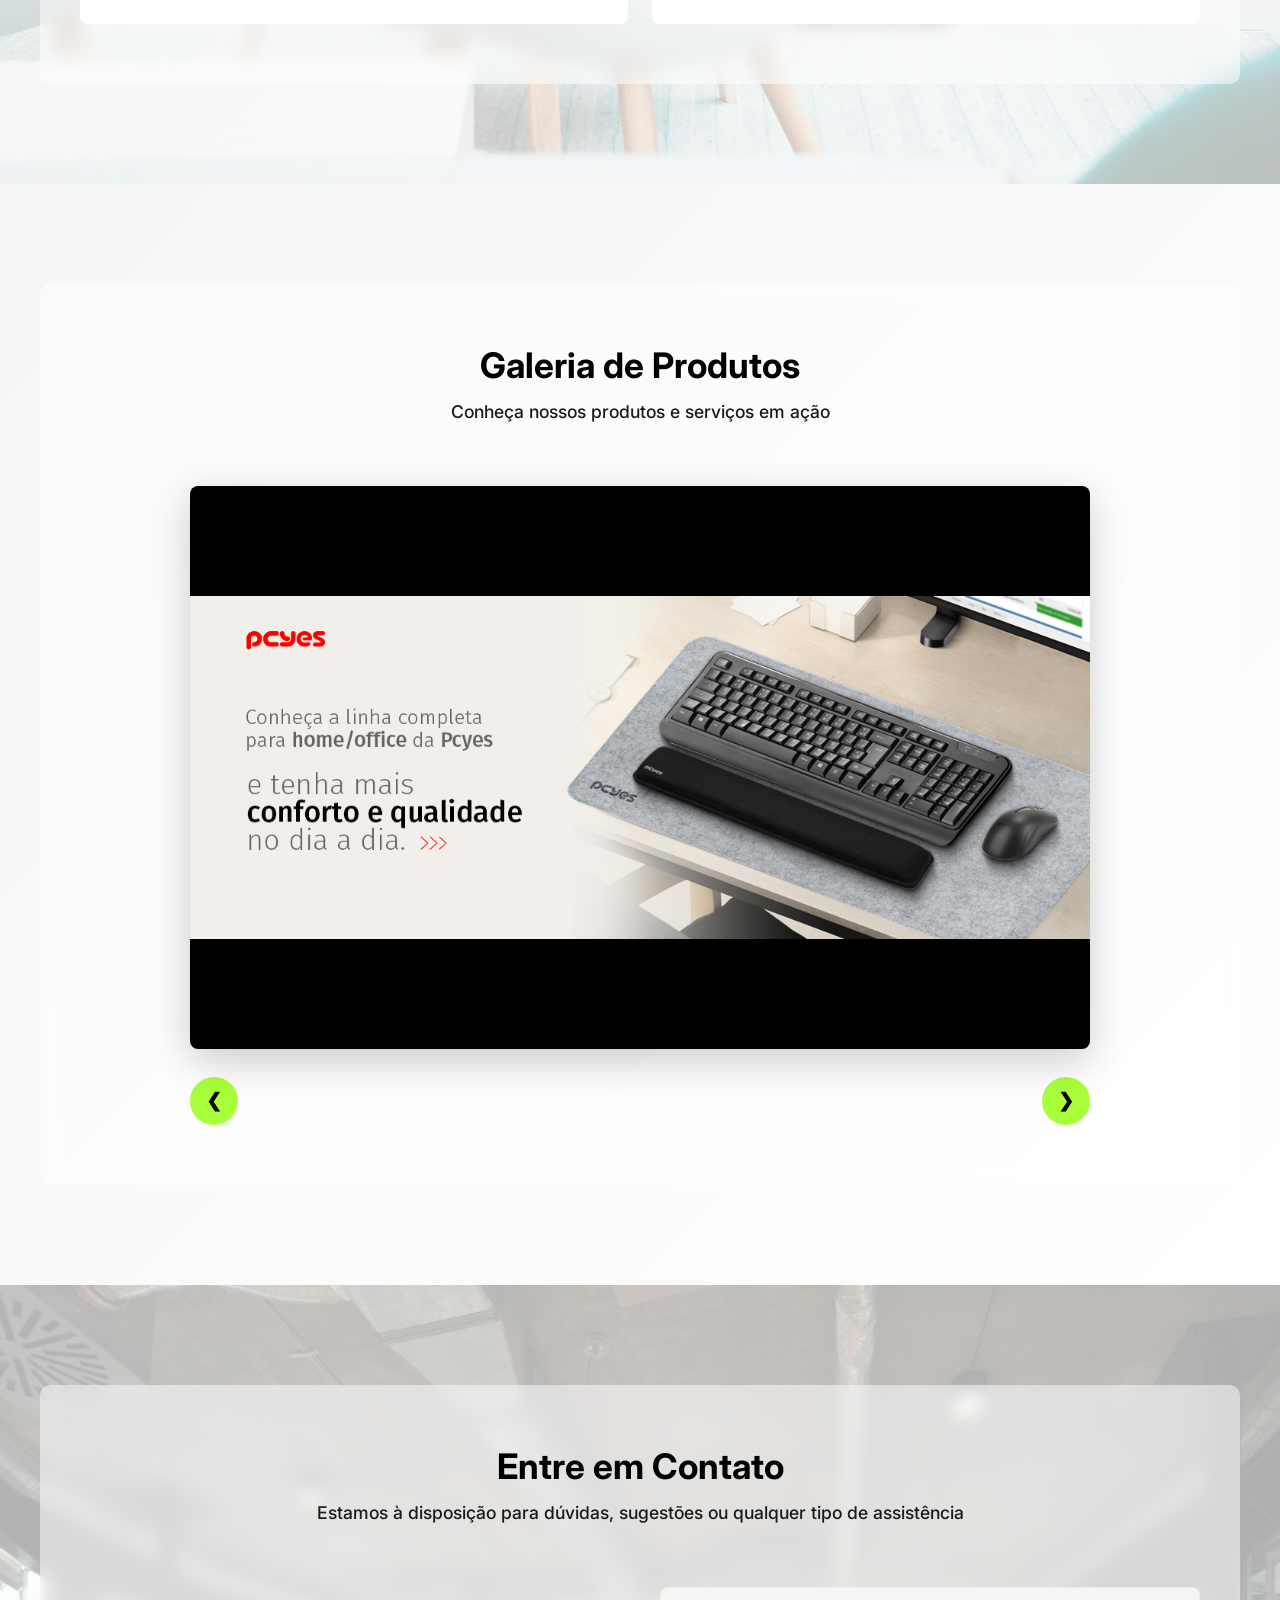
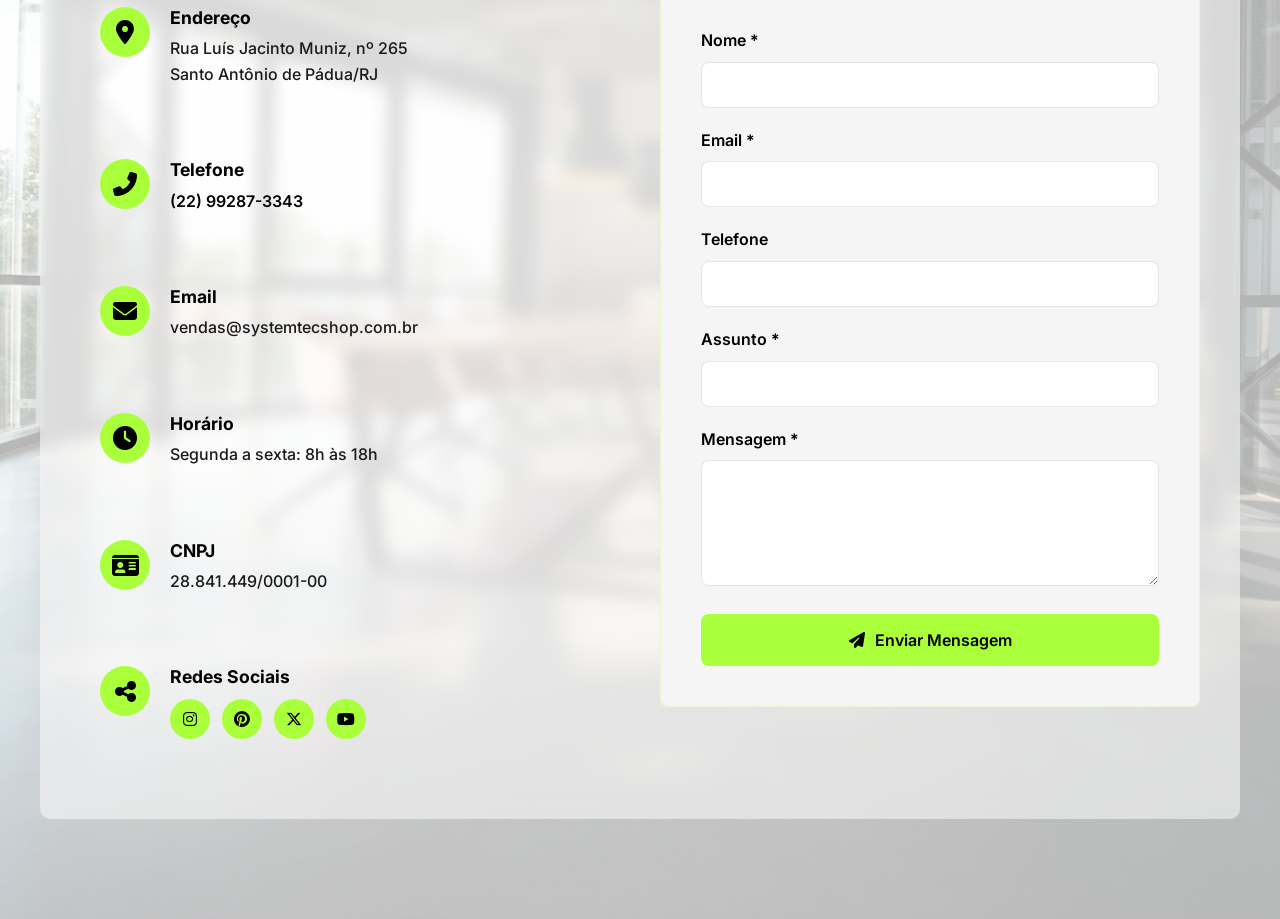
==== commit 53e24fc0: "fix: renomear style.css -> style2.css e script.js -> script2.js para forçar cache bust total" ====
--- a/index.html
+++ b/index.html
@@ -36,7 +36,7 @@
   <!-- Font Awesome -->
   <link rel="stylesheet" href="https://cdnjs.cloudflare.com/ajax/libs/font-awesome/6.5.0/css/all.min.css">
 
-  <link rel="stylesheet" href="style.css?v=11">
+  <link rel="stylesheet" href="style2.css">
   <title>Systemtecshop — Soluções em Tecnologia</title>
 </head>
 <body>
@@ -549,6 +549,6 @@
     <i class="fab fa-whatsapp"></i>
   </a>
 
-  <script src="script.js?v=4"></script>
+  <script src="script2.js"></script>
 </body>
 </html>
--- a/style2.css
+++ b/style2.css
@@ -0,0 +1,1976 @@
+/* ========================================
+   SYSTEMTEC INFORMÁTICA — Stylesheet
+   Paleta: Preto #000000 | Verde #A9FF3A | Branco #FFFFFF
+   ======================================== */
+
+/* ===== VARIÁVEIS ===== */
+:root {
+  --preto: #000000;
+  --verde: #A9FF3A;
+  --branco: #FFFFFF;
+  --cinza-escuro: #1A1A1A;
+  --cinza-claro: #F5F5F5;
+  --cinza: #888888;
+
+  --font-principal: 'Inter', sans-serif;
+  --font-mono: 'JetBrains Mono', monospace;
+
+  --radius: 8px;
+  --transicao: 0.3s ease;
+  --header-height: 85px;
+}
+
+/* ===== ANIMAÇÕES ===== */
+@keyframes fadeIn {
+  from {
+    opacity: 0;
+  }
+  to {
+    opacity: 1;
+  }
+}
+
+@keyframes slideInUp {
+  from {
+    opacity: 0;
+    transform: translateY(30px);
+  }
+  to {
+    opacity: 1;
+    transform: translateY(0);
+  }
+}
+
+@keyframes slideInLeft {
+  from {
+    opacity: 0;
+    transform: translateX(-30px);
+  }
+  to {
+    opacity: 1;
+    transform: translateX(0);
+  }
+}
+
+@keyframes slideInRight {
+  from {
+    opacity: 0;
+    transform: translateX(30px);
+  }
+  to {
+    opacity: 1;
+    transform: translateX(0);
+  }
+}
+
+@keyframes glow {
+  0%, 100% {
+    box-shadow: 0 0 10px rgba(169, 255, 58, 0.3), 0 0 20px rgba(169, 255, 58, 0.15);
+  }
+  50% {
+    box-shadow: 0 0 20px rgba(169, 255, 58, 0.5), 0 0 30px rgba(169, 255, 58, 0.25);
+  }
+}
+
+@keyframes pulse {
+  0%, 100% {
+    transform: scale(1);
+  }
+  50% {
+    transform: scale(1.05);
+  }
+}
+
+@keyframes float {
+  0%, 100% {
+    transform: translateY(0);
+  }
+  50% {
+    transform: translateY(-8px);
+  }
+}
+
+@keyframes gradientShift {
+  0% {
+    background-position: 0% 50%;
+  }
+  50% {
+    background-position: 100% 50%;
+  }
+  100% {
+    background-position: 0% 50%;
+  }
+}
+
+@keyframes flip {
+  0% {
+    transform: rotateY(0);
+  }
+  100% {
+    transform: rotateY(180deg);
+  }
+}
+
+@keyframes particleFloat {
+  0%, 100% {
+    transform: translateY(0) translateX(0);
+    opacity: 0.5;
+  }
+  25% {
+    transform: translateY(-20px) translateX(10px);
+    opacity: 0.7;
+  }
+  50% {
+    transform: translateY(-40px) translateX(-10px);
+    opacity: 0.5;
+  }
+  75% {
+    transform: translateY(-20px) translateX(15px);
+    opacity: 0.3;
+  }
+}
+
+@keyframes typing {
+  from {
+    width: 0;
+  }
+  to {
+    width: 100%;
+  }
+}
+
+@keyframes blink {
+  0%, 49% {
+    border-right-color: rgba(169, 255, 58, 0.8);
+  }
+  50%, 100% {
+    border-right-color: transparent;
+  }
+}
+
+/* ===== RESET ===== */
+* {
+  margin: 0;
+  padding: 0;
+  box-sizing: border-box;
+}
+
+html {
+  scroll-behavior: smooth;
+  overflow-x: hidden;
+  width: 100%;
+}
+
+body {
+  font-family: var(--font-principal);
+  font-size: 16px;
+  color: var(--cinza-escuro);
+  background: var(--branco);
+  line-height: 1.6;
+  width: 100%;
+  overflow-x: hidden;
+}
+
+/* ===== CONTAINER ===== */
+.container {
+  width: 100%;
+  max-width: 1200px;
+  margin: 0 auto;
+  padding: 0 24px;
+  box-sizing: border-box;
+}
+
+/* ===== TIPOGRAFIA ===== */
+h1, h2, h3, h4, h5, h6 {
+  font-weight: 700;
+  line-height: 1.2;
+  color: var(--preto);
+}
+
+h1 { font-size: 3.5rem; }
+
+h2 {
+  font-size: 2.5rem;
+  color: var(--preto);
+}
+
+h3 { font-size: 1.5rem; }
+
+a {
+  color: var(--verde);
+  text-decoration: none;
+  transition: color var(--transicao);
+}
+
+a:hover {
+  color: var(--preto);
+}
+
+img {
+  max-width: 100%;
+  display: block;
+}
+
+/* ===== BOTÕES ===== */
+.btn {
+  display: inline-flex;
+  align-items: center;
+  gap: 10px;
+  padding: 14px 32px;
+  border: 2px solid;
+  border-radius: var(--radius);
+  font-size: 1rem;
+  font-weight: 600;
+  cursor: pointer;
+  transition: all var(--transicao);
+  text-decoration: none;
+  font-family: var(--font-principal);
+}
+
+.btn-primary {
+  background: var(--verde);
+  color: var(--preto);
+  border-color: var(--verde);
+}
+
+.btn-primary:hover,
+.btn-primary:focus {
+  background: var(--preto);
+  color: var(--verde);
+  border-color: var(--preto);
+  transform: translateY(-3px);
+  box-shadow: 0 0 15px rgba(169, 255, 58, 0.4), 0 8px 20px rgba(0, 0, 0, 0.2);
+}
+
+.btn-secondary {
+  background: transparent;
+  color: var(--verde);
+  border-color: var(--verde);
+}
+
+.btn-secondary:hover,
+.btn-secondary:focus {
+  background: var(--verde);
+  color: var(--preto);
+  border-color: var(--verde);
+  transform: translateY(-3px);
+  box-shadow: 0 0 15px rgba(169, 255, 58, 0.4), 0 8px 20px rgba(0, 0, 0, 0.2);
+}
+
+/* ===== HEADER FIXO ===== */
+header {
+  position: fixed;
+  top: 0;
+  left: 0;
+  right: 0;
+  height: var(--header-height);
+  background: var(--branco);
+  border-bottom: 3px solid var(--verde);
+  z-index: 1000;
+  box-shadow: 0 2px 10px rgba(0, 0, 0, 0.1);
+}
+
+.header-inner {
+  height: 100%;
+  display: flex;
+  align-items: center;
+  justify-content: space-between;
+  position: relative;
+  max-width: 1200px;
+  margin: 0 auto;
+  padding: 0 24px;
+}
+
+.logo-link {
+  display: flex;
+  align-items: center;
+  text-decoration: none;
+}
+
+.logo {
+  height: 72px;
+  width: auto;
+  transition: transform var(--transicao), filter var(--transicao);
+}
+
+.logo-link:hover .logo {
+  transform: scale(1.05);
+  filter: drop-shadow(0 0 8px rgba(169, 255, 58, 0.4));
+}
+
+.desktop-nav {
+  position: absolute;
+  left: 50%;
+  transform: translateX(-50%);
+}
+
+.desktop-nav ul {
+  display: flex;
+  align-items: center;
+  list-style: none;
+  gap: 8px;
+}
+
+.desktop-nav a {
+  padding: 10px 16px;
+  font-weight: 500;
+  color: var(--preto);
+  border-radius: var(--radius);
+  transition: all var(--transicao);
+}
+
+.desktop-nav a:hover {
+  background: var(--verde);
+  color: var(--preto);
+}
+
+.hamburger {
+  display: none;
+  flex-direction: column;
+  gap: 5px;
+  background: none;
+  border: none;
+  cursor: pointer;
+  padding: 8px;
+}
+
+.hamburger span {
+  width: 24px;
+  height: 2px;
+  background: var(--preto);
+  border-radius: 2px;
+  transition: all var(--transicao);
+}
+
+.hamburger.active span:nth-child(1) {
+  transform: rotate(45deg) translate(10px, 10px);
+}
+
+.hamburger.active span:nth-child(2) {
+  opacity: 0;
+}
+
+.hamburger.active span:nth-child(3) {
+  transform: rotate(-45deg) translate(7px, -7px);
+}
+
+/* Menu Mobile */
+.mobile-nav {
+  position: fixed;
+  top: var(--header-height);
+  left: 0;
+  right: 0;
+  background: var(--branco);
+  border-bottom: 1px solid var(--verde);
+  max-height: calc(100vh - var(--header-height));
+  overflow-y: auto;
+  display: none;
+  flex-direction: column;
+  z-index: 999;
+}
+
+.mobile-nav.active {
+  display: flex;
+}
+
+.mobile-nav ul {
+  display: flex;
+  flex-direction: column;
+  list-style: none;
+}
+
+.mobile-nav .nav-link {
+  padding: 16px 24px;
+  color: var(--preto);
+  border-bottom: 1px solid var(--cinza-claro);
+  display: block;
+  transition: background var(--transicao);
+}
+
+.mobile-nav .nav-link:hover {
+  background: var(--verde);
+  color: var(--preto);
+}
+
+/* ===== SEÇÕES ===== */
+section {
+  width: 100%;
+  overflow-x: hidden;
+}
+
+.section {
+  padding: 100px 0;
+}
+
+.section .container {
+  background: rgba(255, 255, 255, 0.50);
+  padding: 80px 60px;
+  border-radius: 12px;
+  backdrop-filter: blur(8px);
+}
+
+.section-header {
+  text-align: center;
+  margin-bottom: 60px;
+}
+
+.section-header h2 {
+  margin-bottom: 12px;
+}
+
+.section-header p {
+  font-size: 1.1rem;
+  color: var(--cinza-escuro);
+  font-weight: 500;
+}
+
+/* ===== FLIP CARD ===== */
+.flip-card {
+  perspective: 1000px;
+  width: 100%;
+  height: 300px;
+}
+
+.flip-card-inner {
+  position: relative;
+  width: 100%;
+  height: 100%;
+  transition: transform 0.6s;
+  transform-style: preserve-3d;
+}
+
+.flip-card.flipped .flip-card-inner {
+  transform: rotateY(180deg);
+}
+
+.flip-card-front, .flip-card-back {
+  position: absolute;
+  width: 100%;
+  height: 100%;
+  backface-visibility: hidden;
+  display: flex;
+  flex-direction: column;
+  align-items: center;
+  justify-content: center;
+  padding: 20px;
+  border-radius: var(--radius);
+  box-shadow: 0 4px 12px rgba(0, 0, 0, 0.1);
+}
+
+.flip-card-front {
+  background: linear-gradient(135deg, rgba(169, 255, 58, 0.1) 0%, rgba(169, 255, 58, 0.05) 100%);
+  color: var(--preto);
+  border: 1px solid rgba(169, 255, 58, 0.2);
+}
+
+.flip-card-back {
+  background: linear-gradient(135deg, var(--verde) 0%, rgba(169, 255, 58, 0.8) 100%);
+  color: var(--preto);
+  transform: rotateY(180deg);
+  font-size: 0.95rem;
+  line-height: 1.6;
+  text-align: center;
+}
+
+/* ===== HERO ===== */
+.hero {
+  padding-top: calc(var(--header-height) + 60px);
+  padding-bottom: 60px;
+  background: #0a0a0a;
+  color: var(--branco);
+  min-height: 100vh;
+  display: flex;
+  align-items: center;
+  position: relative;
+  overflow: hidden;
+}
+
+/* Hero Background Carousel */
+.hero-bg-slides {
+  position: absolute;
+  inset: 0;
+  z-index: 0;
+}
+
+.hero-bg-slide {
+  position: absolute;
+  inset: 0;
+  background-size: cover;
+  background-position: center;
+  background-repeat: no-repeat;
+  background-attachment: fixed;
+  opacity: 0;
+  transition: opacity 1.5s ease;
+}
+
+.hero-bg-slide.active {
+  opacity: 1;
+}
+
+.hero-overlay {
+  position: absolute;
+  inset: 0;
+  z-index: 1;
+  background: linear-gradient(135deg, rgba(0, 0, 0, 0.675) 0%, rgba(26, 26, 26, 0.675) 100%);
+  pointer-events: none;
+}
+
+.hero::before {
+  content: '';
+  position: absolute;
+  inset: 0;
+  z-index: 2;
+  background: radial-gradient(circle at 20% 50%, rgba(169, 255, 58, 0.05) 0%, transparent 50%);
+  pointer-events: none;
+}
+
+.hero .container {
+  position: relative;
+  z-index: 3;
+}
+
+.hero-content {
+  text-align: center;
+}
+
+.hero h1 {
+  color: var(--verde);
+  margin-bottom: 16px;
+  font-size: 3.5rem;
+}
+
+.hero h2 {
+  color: var(--verde);
+  font-size: 1.8rem;
+  margin-bottom: 20px;
+  font-weight: 400;
+  text-shadow: 0 0 10px rgba(169, 255, 58, 0.5);
+}
+
+.hero-description {
+  font-size: 1.1rem;
+  color: rgba(255, 255, 255, 0.8);
+  max-width: 600px;
+  margin: 0 auto 40px;
+  line-height: 1.8;
+}
+
+.hero-buttons {
+  display: flex;
+  gap: 20px;
+  justify-content: center;
+  flex-wrap: wrap;
+}
+
+.hero .btn {
+  padding: 16px 36px;
+  font-size: 1.1rem;
+}
+
+.hero .container {
+  background: transparent;
+  padding: 0;
+  border-radius: 0;
+  backdrop-filter: none;
+}
+
+/* ===== FLOATING PARTICLES ===== */
+.particle {
+  position: fixed;
+  pointer-events: none;
+  width: 6px;
+  height: 6px;
+  border-radius: 50%;
+  background: rgba(169, 255, 58, 0.6);
+  animation: particleFloat 8s infinite ease-in;
+  z-index: -1;
+}
+
+/* ===== TYPING EFFECT ===== */
+.typing-text {
+  position: relative;
+  overflow: hidden;
+  white-space: nowrap;
+  animation: typing 3.5s steps(40, end) forwards;
+  display: inline-block;
+  letter-spacing: 0.05em;
+}
+
+.typing-text::after {
+  content: '';
+  position: absolute;
+  right: -2px;
+  top: 0;
+  bottom: 0;
+  width: 2px;
+  background: rgba(169, 255, 58, 0.8);
+  animation: blink 0.75s step-end infinite;
+}
+
+/* ===== SOBRE ===== */
+.sobre-section {
+  background:
+    linear-gradient(135deg, rgba(255, 255, 255, 0.68) 0%, rgba(245, 245, 245, 0.68) 100%),
+    url('img/bg-hero-1.jpg?v=2') center / cover no-repeat;
+  background-attachment: scroll, fixed;
+}
+
+.sobre-grid {
+  display: grid;
+  grid-template-columns: repeat(3, 1fr);
+  gap: 32px;
+  margin-bottom: 60px;
+}
+
+.sobre-card {
+  background: var(--branco);
+  padding: 32px;
+  border-radius: var(--radius);
+  text-align: center;
+  transition: transform var(--transicao), box-shadow var(--transicao);
+  animation: slideInUp 0.6s ease-out;
+}
+
+.sobre-card:hover {
+  transform: translateY(-12px) rotateY(-3deg) rotateX(-3deg);
+  box-shadow: 0 0 15px rgba(169, 255, 58, 0.2), 0 15px 40px rgba(0, 0, 0, 0.15);
+}
+
+.card-icon {
+  font-size: 3rem;
+  color: var(--verde);
+  margin-bottom: 20px;
+  animation: float 3s ease-in-out infinite;
+  text-shadow: 0 0 10px rgba(169, 255, 58, 0.3);
+}
+
+.sobre-card h3 {
+  margin-bottom: 16px;
+  font-size: 1.5rem;
+}
+
+.valores-list {
+  list-style: none;
+  text-align: left;
+}
+
+.valores-list li {
+  padding: 8px 0;
+  color: var(--cinza-escuro);
+  position: relative;
+  padding-left: 20px;
+}
+
+.valores-list li:before {
+  content: "•";
+  color: var(--verde);
+  position: absolute;
+  left: 0;
+}
+
+.historia {
+  background: var(--branco);
+  padding: 40px;
+  border-radius: var(--radius);
+  border-left: 4px solid var(--verde);
+}
+
+.historia h3 {
+  margin-bottom: 20px;
+}
+
+.historia p {
+  margin-bottom: 16px;
+  color: var(--cinza-escuro);
+  line-height: 1.8;
+}
+
+/* ===== PRODUTOS ===== */
+.produtos-section {
+  background:
+    linear-gradient(135deg, rgba(255, 255, 255, 0.71) 0%, rgba(245, 245, 245, 0.71) 100%),
+    url('img/bg-hero-2.jpg?v=2') center / cover no-repeat;
+  background-attachment: scroll, fixed;
+}
+
+.produtos-grid {
+  display: grid;
+  grid-template-columns: repeat(3, 1fr);
+  gap: 28px;
+}
+
+.produto-card {
+  background: linear-gradient(135deg, rgba(169, 255, 58, 0.1) 0%, rgba(169, 255, 58, 0.05) 100%);
+  padding: 32px;
+  border-radius: var(--radius);
+  border: 1px solid rgba(169, 255, 58, 0.2);
+  text-align: center;
+  transition: all var(--transicao);
+  cursor: pointer;
+  animation: slideInUp 0.6s ease-out;
+}
+
+.produto-card:hover {
+  border-color: var(--verde);
+  background: linear-gradient(135deg, rgba(169, 255, 58, 0.3) 0%, rgba(169, 255, 58, 0.2) 100%);
+  transform: translateY(-10px) rotateY(5deg) rotateX(5deg);
+  box-shadow: 0 0 15px rgba(169, 255, 58, 0.3), 0 12px 30px rgba(0, 0, 0, 0.1);
+}
+
+.product-icon {
+  font-size: 3.5rem;
+  color: var(--preto);
+  margin-bottom: 20px;
+  animation: float 3s ease-in-out infinite;
+  text-shadow: none;
+}
+
+.produto-card h3 {
+  margin-bottom: 12px;
+  font-size: 1.3rem;
+}
+
+.produto-card p {
+  color: var(--cinza-escuro);
+  line-height: 1.6;
+  font-weight: 500;
+}
+
+/* ===== DIFERENCIAIS ===== */
+.diferenciais-section {
+  background:
+    linear-gradient(135deg, rgba(0, 0, 0, 0.72) 0%, rgba(26, 26, 26, 0.72) 100%),
+    url('img/bg-hero-3.jpg?v=2') center / cover no-repeat;
+  background-attachment: scroll, fixed;
+  color: var(--branco);
+  position: relative;
+}
+
+.diferenciais-section::before {
+  content: '';
+  position: absolute;
+  inset: 0;
+  background: radial-gradient(circle at 80% 20%, rgba(169, 255, 58, 0.08) 0%, transparent 50%);
+  pointer-events: none;
+}
+
+.diferenciais-section .section-header h2 {
+  color: var(--branco);
+}
+
+.diferenciais-section .section-header p {
+  color: rgba(255, 255, 255, 0.9);
+  font-weight: 500;
+}
+
+.diferenciais-grid {
+  display: grid;
+  grid-template-columns: repeat(3, 1fr);
+  gap: 32px;
+  position: relative;
+  z-index: 1;
+}
+
+.diferencial-item {
+  padding: 32px;
+  border-left: 4px solid var(--verde);
+  transition: all var(--transicao);
+}
+
+.diferencial-item:hover {
+  transform: translateX(8px);
+}
+
+.diferencial-number {
+  font-size: 2.5rem;
+  color: var(--verde);
+  font-weight: 800;
+  margin-bottom: 12px;
+  font-family: var(--font-mono);
+}
+
+.diferencial-item h3 {
+  color: var(--branco);
+  margin-bottom: 16px;
+  font-size: 1.3rem;
+}
+
+.diferencial-item p {
+  color: rgba(255, 255, 255, 0.9);
+  line-height: 1.8;
+}
+
+.diferenciais-section .container {
+  background: transparent;
+  padding: 100px 0;
+  border-radius: 0;
+  backdrop-filter: none;
+}
+
+/* ===== DEPOIMENTOS ===== */
+.depoimentos-section {
+  background:
+    linear-gradient(135deg, rgba(245, 245, 245, 0.70) 0%, rgba(255, 255, 255, 0.70) 100%),
+    url('img/bg-depoimentos.jpg?v=2') center / cover no-repeat;
+  background-attachment: scroll, fixed;
+}
+
+.depoimentos-grid {
+  display: grid;
+  grid-template-columns: repeat(4, 1fr);
+  gap: 24px;
+}
+
+.depoimento-card {
+  background: var(--branco);
+  padding: 28px;
+  border-radius: var(--radius);
+  transition: all var(--transicao);
+  border-top: 4px solid var(--verde);
+  animation: slideInUp 0.6s ease-out;
+}
+
+.depoimento-card:hover {
+  transform: translateY(-8px) rotateY(3deg) rotateX(2deg);
+  box-shadow: 0 0 12px rgba(169, 255, 58, 0.2), 0 15px 35px rgba(0, 0, 0, 0.12);
+}
+
+.stars {
+  color: #FFD700;
+  margin-bottom: 16px;
+  font-size: 0.9rem;
+}
+
+.stars i {
+  margin-right: 2px;
+}
+
+.depoimento-texto {
+  color: var(--cinza-escuro);
+  font-style: italic;
+  margin-bottom: 16px;
+  line-height: 1.7;
+  font-size: 0.95rem;
+}
+
+.depoimento-autor {
+  font-weight: 600;
+  color: var(--preto);
+  margin-bottom: 4px;
+}
+
+.depoimento-cargo {
+  color: var(--cinza-escuro);
+  font-size: 0.9rem;
+  font-weight: 500;
+}
+
+/* ===== GALERIA ===== */
+.galeria-section {
+  background: linear-gradient(135deg, #f5f5f5 0%, #ffffff 100%);
+}
+
+.carrossel-container {
+  max-width: 900px;
+  margin: 0 auto;
+}
+
+.carrossel-wrapper {
+  position: relative;
+  width: 100%;
+  aspect-ratio: 16 / 10;
+  background: var(--preto);
+  border-radius: var(--radius);
+  overflow: hidden;
+  box-shadow: 0 12px 40px rgba(0, 0, 0, 0.2);
+}
+
+.carrossel-slide {
+  position: absolute;
+  inset: 0;
+  width: 100%;
+  height: 100%;
+  opacity: 0;
+  transition: opacity 0.6s ease;
+  display: flex;
+  align-items: center;
+  justify-content: center;
+}
+
+.carrossel-slide.ativo {
+  opacity: 1;
+  z-index: 10;
+}
+
+.carrossel-slide img,
+.carrossel-slide video {
+  width: 100%;
+  height: 100%;
+  object-fit: contain;
+  object-position: center;
+}
+
+.carrossel-controles {
+  display: flex;
+  align-items: center;
+  justify-content: space-between;
+  margin-top: 28px;
+  gap: 16px;
+}
+
+.carrossel-btn {
+  width: 48px;
+  height: 48px;
+  background: var(--verde);
+  color: var(--preto);
+  border: 2px solid var(--verde);
+  border-radius: 50%;
+  font-size: 1.2rem;
+  cursor: pointer;
+  transition: all var(--transicao);
+  display: flex;
+  align-items: center;
+  justify-content: center;
+  font-weight: bold;
+}
+
+.carrossel-btn:hover {
+  background: var(--preto);
+  color: var(--verde);
+  transform: scale(1.1);
+}
+
+.carrossel-btn:active {
+  transform: scale(0.95);
+}
+
+.carrossel-dots {
+  display: none;
+  align-items: center;
+  justify-content: center;
+  gap: 8px;
+  flex: 1;
+}
+
+.carrossel-dot {
+  width: 12px;
+  height: 12px;
+  background: rgba(0, 0, 0, 0.3);
+  border: 2px solid transparent;
+  border-radius: 50%;
+  cursor: pointer;
+  transition: all var(--transicao);
+}
+
+.carrossel-dot.ativo {
+  width: 32px;
+  background: var(--verde);
+  border-radius: 6px;
+}
+
+.carrossel-dot:hover {
+  background: rgba(0, 0, 0, 0.5);
+}
+
+/* ===== CONTATO ===== */
+.contato-section {
+  background:
+    linear-gradient(135deg, rgba(255, 255, 255, 0.70) 0%, rgba(245, 245, 245, 0.70) 100%),
+    url('img/bg-contato.jpg?v=2') center / cover no-repeat;
+  background-attachment: scroll, fixed;
+}
+
+.contato-grid {
+  display: grid;
+  grid-template-columns: 1fr 1fr;
+  gap: 60px;
+  align-items: start;
+}
+
+.info-grid {
+  display: grid;
+  grid-template-columns: 1fr;
+  gap: 32px;
+}
+
+.info-item {
+  display: flex;
+  gap: 20px;
+  padding: 20px;
+  border-radius: var(--radius);
+  transition: all var(--transicao);
+}
+
+.info-item:hover {
+  background: var(--cinza-claro);
+}
+
+.info-icon {
+  width: 50px;
+  height: 50px;
+  background: var(--verde);
+  border-radius: 50%;
+  display: flex;
+  align-items: center;
+  justify-content: center;
+  color: var(--preto);
+  font-size: 1.5rem;
+  flex-shrink: 0;
+}
+
+.info-content h3 {
+  margin-bottom: 8px;
+  font-size: 1.1rem;
+}
+
+.info-content p {
+  color: var(--cinza-escuro);
+  font-weight: 500;
+}
+
+.info-content a {
+  color: var(--preto);
+  font-weight: 600;
+}
+
+.social-links {
+  display: flex;
+  gap: 12px;
+  margin-top: 12px;
+}
+
+.social-links a {
+  width: 40px;
+  height: 40px;
+  background: var(--verde);
+  color: var(--preto);
+  border-radius: 50%;
+  display: flex;
+  align-items: center;
+  justify-content: center;
+  transition: all var(--transicao);
+}
+
+.social-links a:hover {
+  background: var(--preto);
+  color: var(--verde);
+}
+
+/* Formulário */
+.contato-form {
+  background: var(--cinza-claro);
+  padding: 40px;
+  border-radius: var(--radius);
+  border: 1px solid rgba(169, 255, 58, 0.2);
+}
+
+.form-group {
+  margin-bottom: 20px;
+}
+
+.form-group label {
+  display: block;
+  margin-bottom: 8px;
+  font-weight: 600;
+  color: var(--preto);
+}
+
+.form-group input,
+.form-group textarea {
+  width: 100%;
+  padding: 12px 16px;
+  border: 1px solid rgba(0, 0, 0, 0.1);
+  border-radius: var(--radius);
+  font-family: var(--font-principal);
+  font-size: 1rem;
+  transition: all var(--transicao);
+}
+
+.form-group input:focus,
+.form-group textarea:focus {
+  outline: none;
+  border-color: var(--verde);
+  box-shadow: 0 0 0 3px rgba(169, 255, 58, 0.1);
+}
+
+.form-group textarea {
+  resize: vertical;
+  min-height: 120px;
+}
+
+/* ===== WHATSAPP FLUTUANTE ===== */
+.whatsapp-button {
+  position: fixed;
+  bottom: 28px;
+  right: 28px;
+  width: 60px;
+  height: 60px;
+  background: #25D366;
+  color: var(--branco);
+  border-radius: 50%;
+  display: flex;
+  align-items: center;
+  justify-content: center;
+  font-size: 1.8rem;
+  text-decoration: none;
+  z-index: 500;
+  transition: all var(--transicao);
+  box-shadow: 0 4px 12px rgba(37, 211, 102, 0.4);
+}
+
+.whatsapp-button:hover {
+  background: #20BA5A;
+  box-shadow: 0 6px 20px rgba(37, 211, 102, 0.6);
+  transform: scale(1.1);
+}
+
+/* ===== MEDIA QUERIES ===== */
+
+/* DESKTOPS GRANDE (≥1920px) */
+@media (min-width: 1920px) {
+  :root {
+    --header-height: 80px;
+    font-size: 18px;
+  }
+
+  .container {
+    max-width: 1400px;
+  }
+
+  h1 { font-size: 4rem; }
+  h2 { font-size: 2.8rem; }
+  h3 { font-size: 1.7rem; }
+
+  .section {
+    padding: 120px 0;
+  }
+}
+
+/* TABLET LANDSCAPE (max 1280px) */
+@media (max-width: 1280px) {
+  .container {
+    padding: 0 20px;
+  }
+
+  .section .container {
+    padding: 60px 40px;
+    border-radius: 10px;
+  }
+
+  h1 { font-size: 3rem; }
+  h2 { font-size: 2.2rem; }
+
+  .produtos-grid,
+  .diferenciais-grid,
+  .depoimentos-grid {
+    grid-template-columns: repeat(2, 1fr);
+  }
+
+  .contato-grid {
+    gap: 40px;
+  }
+
+  /* Desabilitar parallax em backgrounds para melhor performance */
+  .sobre-section,
+  .produtos-section,
+  .diferenciais-section,
+  .depoimentos-section,
+  .contato-section {
+    background-attachment: scroll, scroll;
+  }
+
+  /* Hero: desativar parallax nos slides para iOS Safari */
+  .hero-bg-slide {
+    background-attachment: scroll;
+  }
+}
+
+/* TABLET PORTRAIT (max 1023px) */
+@media (max-width: 1023px) {
+  :root {
+    --header-height: 65px;
+  }
+
+  .section {
+    padding: 80px 0;
+  }
+
+  .section .container {
+    padding: 50px 30px;
+    border-radius: 8px;
+  }
+
+  .desktop-nav {
+    display: none;
+  }
+
+  .hamburger {
+    display: flex;
+  }
+
+  h1 { font-size: 2.5rem; }
+  h2 { font-size: 1.8rem; }
+
+  .hero {
+    padding-top: calc(var(--header-height) + 40px);
+    padding-bottom: 40px;
+  }
+
+  .hero h1 { font-size: 2.2rem; }
+  .hero h2 { font-size: 1.4rem; }
+
+  .sobre-grid,
+  .produtos-grid,
+  .diferenciais-grid,
+  .depoimentos-grid {
+    grid-template-columns: repeat(2, 1fr);
+  }
+
+  .contato-grid {
+    grid-template-columns: 1fr;
+  }
+
+  .hero-buttons {
+    flex-direction: column;
+  }
+
+  .hero .btn {
+    width: 100%;
+    justify-content: center;
+  }
+}
+
+/* PHABLET (max 768px) */
+@media (max-width: 768px) {
+  :root {
+    --header-height: 88px;
+  }
+
+  .container {
+    padding: 0 16px;
+  }
+
+  .section {
+    padding: 60px 0;
+  }
+
+  .section .container {
+    padding: 40px 24px;
+    border-radius: 8px;
+  }
+
+  .section-header {
+    margin-bottom: 40px;
+  }
+
+  h1 { font-size: 2rem; }
+  h2 { font-size: 1.5rem; }
+  h3 { font-size: 1.2rem; }
+
+  .typing-text {
+    animation: typing 2.5s steps(30, end) forwards;
+  }
+
+  .particle {
+    width: 4px;
+    height: 4px;
+  }
+
+  .flip-card {
+    height: 250px;
+  }
+
+  .logo {
+    height: 75px;
+  }
+
+  .sobre-grid,
+  .produtos-grid,
+  .diferenciais-grid,
+  .depoimentos-grid {
+    grid-template-columns: 1fr;
+  }
+
+  .btn {
+    padding: 12px 24px;
+    font-size: 0.95rem;
+  }
+
+  .sobre-card,
+  .historia {
+    padding: 24px;
+  }
+
+  .contato-form {
+    padding: 24px;
+  }
+
+  .carrossel-wrapper {
+    aspect-ratio: 16 / 9;
+  }
+
+  .carrossel-btn {
+    width: 40px;
+    height: 40px;
+    font-size: 1rem;
+  }
+
+  .carrossel-dot {
+    width: 10px;
+    height: 10px;
+  }
+
+  .carrossel-dot.ativo {
+    width: 24px;
+  }
+
+  .whatsapp-button {
+    width: 55px;
+    height: 55px;
+    font-size: 1.5rem;
+    bottom: 20px;
+    right: 20px;
+  }
+}
+
+/* MOBILE (max 600px) */
+@media (max-width: 600px) {
+  :root {
+    --header-height: 82px;
+  }
+
+  .logo {
+    height: 70px;
+  }
+
+  .section {
+    padding: 50px 0;
+  }
+
+  .section .container {
+    padding: 32px 18px;
+    border-radius: 8px;
+  }
+
+  .section-header {
+    margin-bottom: 32px;
+  }
+
+  .section-header h2 {
+    font-size: 1.6rem;
+  }
+
+  .section-header p {
+    font-size: 0.95rem;
+  }
+
+  h1 { font-size: 1.8rem; }
+  h2 { font-size: 1.4rem; }
+  h3 { font-size: 1.1rem; }
+
+  .hero {
+    padding-top: calc(var(--header-height) + 30px);
+    padding-bottom: 30px;
+  }
+
+  .hero h1 { font-size: 1.6rem; }
+  .hero h2 { font-size: 1.1rem; }
+
+  .hero-description {
+    font-size: 0.95rem;
+    max-width: 100%;
+  }
+
+  .hero-buttons {
+    flex-direction: column;
+  }
+
+  .btn {
+    padding: 12px 20px;
+    font-size: 0.9rem;
+    width: 100%;
+    justify-content: center;
+  }
+
+  .produto-card,
+  .diferencial-item {
+    padding: 20px 16px;
+  }
+
+  .produto-card h3,
+  .diferencial-item h3 {
+    font-size: 1rem;
+  }
+
+  .info-item {
+    padding: 16px;
+    gap: 16px;
+  }
+
+  .info-icon {
+    width: 45px;
+    height: 45px;
+    font-size: 1.3rem;
+  }
+
+  .depoimento-card {
+    padding: 20px;
+  }
+
+  .depoimento-texto {
+    font-size: 0.9rem;
+  }
+
+  .contato-form {
+    padding: 20px;
+  }
+
+  .whatsapp-button {
+    width: 50px;
+    height: 50px;
+    font-size: 1.3rem;
+    bottom: 16px;
+    right: 16px;
+  }
+
+  .typing-text {
+    animation: typing 2s steps(25, end) forwards;
+  }
+
+  .particle {
+    width: 3px;
+    height: 3px;
+    opacity: 0.3;
+  }
+
+  .flip-card {
+    height: 200px;
+  }
+}
+
+/* MOBILE PEQUENO (max 480px) */
+@media (max-width: 480px) {
+  :root {
+    --header-height: 78px;
+  }
+
+  .container {
+    padding: 0 12px;
+  }
+
+  .section {
+    padding: 40px 0;
+  }
+
+  .section .container {
+    padding: 28px 14px;
+    border-radius: 6px;
+  }
+
+  .logo {
+    height: 65px;
+  }
+
+  h1 { font-size: 1.5rem; }
+  h2 { font-size: 1.2rem; }
+
+  .hero h1 { font-size: 1.4rem; }
+  .hero h2 { font-size: 1rem; }
+
+  .hero-description {
+    font-size: 0.9rem;
+    margin-bottom: 30px;
+  }
+
+  .product-icon,
+  .card-icon {
+    font-size: 2.5rem;
+  }
+
+  .diferencial-number {
+    font-size: 2rem;
+  }
+
+  .depoimento-texto {
+    font-size: 0.85rem;
+  }
+
+  .btn {
+    padding: 10px 16px;
+    font-size: 0.85rem;
+  }
+
+  .desktop-nav ul li a {
+    padding: 8px 12px;
+  }
+
+  .whatsapp-button {
+    width: 48px;
+    height: 48px;
+    font-size: 1.2rem;
+    bottom: 14px;
+    right: 14px;
+  }
+
+  .typing-text {
+    animation: typing 1.8s steps(20, end) forwards;
+  }
+
+  .particle {
+    width: 3px;
+    height: 3px;
+    opacity: 0.2;
+  }
+
+  .flip-card {
+    height: 180px;
+  }
+}
+
+/* MOBILE ULTRAPEQUENO (max 380px) */
+@media (max-width: 380px) {
+  :root {
+    --header-height: 72px;
+  }
+
+  .container {
+    padding: 0 10px;
+  }
+
+  .section {
+    padding: 32px 0;
+  }
+
+  .section .container {
+    padding: 24px 12px;
+    border-radius: 6px;
+  }
+
+  .logo {
+    height: 60px;
+  }
+
+  h1 { font-size: 1.3rem; }
+  h2 { font-size: 1.1rem; }
+  h3 { font-size: 1rem; }
+
+  .hero h1 { font-size: 1.2rem; }
+  .hero h2 { font-size: 0.95rem; }
+
+  .hero-description {
+    font-size: 0.85rem;
+  }
+
+  .section-header h2 {
+    font-size: 1.3rem;
+  }
+
+  .section-header p {
+    font-size: 0.85rem;
+  }
+
+  .product-icon,
+  .card-icon {
+    font-size: 2rem;
+  }
+
+  .diferencial-number {
+    font-size: 1.5rem;
+  }
+
+  .btn {
+    padding: 10px 14px;
+    font-size: 0.8rem;
+    gap: 6px;
+  }
+
+  .btn i {
+    font-size: 0.9rem;
+  }
+
+  .info-item {
+    flex-direction: column;
+    gap: 12px;
+  }
+
+  .info-icon {
+    width: 40px;
+    height: 40px;
+    font-size: 1.1rem;
+    margin: 0 auto;
+  }
+
+  .depoimento-card {
+    padding: 16px;
+  }
+
+  .depoimento-texto {
+    font-size: 0.8rem;
+  }
+
+  .typing-text {
+    animation: typing 1.5s steps(15, end) forwards;
+  }
+
+  .particle {
+    width: 2px;
+    height: 2px;
+    opacity: 0.15;
+  }
+
+  .flip-card {
+    height: 160px;
+    font-size: 0.85rem;
+  }
+
+  .whatsapp-button {
+    width: 46px;
+    height: 46px;
+    font-size: 1.1rem;
+    bottom: 12px;
+    right: 12px;
+  }
+}
+
+/* Responsividade Carrossel Mobile */
+@media (max-width: 600px) {
+  .carrossel-wrapper {
+    aspect-ratio: 16 / 9;
+  }
+
+  .carrossel-btn {
+    width: 36px;
+    height: 36px;
+    font-size: 0.9rem;
+  }
+
+  .carrossel-controles {
+    margin-top: 20px;
+    gap: 12px;
+  }
+}
+
+/* MOBILE 320px */
+@media (max-width: 320px) {
+  :root {
+    --header-height: 68px;
+  }
+
+  .section {
+    padding: 28px 0;
+  }
+
+  .logo {
+    height: 55px;
+  }
+
+  h1 { font-size: 1.2rem; }
+  h2 { font-size: 1rem; }
+
+  .hero-description {
+    font-size: 0.8rem;
+  }
+
+  .section-header h2 {
+    font-size: 1.2rem;
+  }
+
+  .btn {
+    padding: 9px 12px;
+    font-size: 0.75rem;
+    gap: 4px;
+  }
+
+  .carrossel-btn {
+    width: 32px;
+    height: 32px;
+    font-size: 0.8rem;
+  }
+
+  .whatsapp-button {
+    width: 44px;
+    height: 44px;
+    font-size: 1rem;
+  }
+}
+
+/* ===== LOGO NA HERO ===== */
+.hero-logo-wrap {
+  display: flex;
+  justify-content: center;
+  margin-bottom: 24px;
+  background: radial-gradient(ellipse 70% 70% at 50% 50%, rgba(169, 255, 58, 0.12) 0%, transparent 75%);
+  border-radius: 50%;
+  padding: 18px;
+  animation: float 4s ease-in-out infinite;
+}
+
+.hero-logo {
+  height: 110px;
+  width: auto;
+  display: block;
+  filter: drop-shadow(0 0 12px rgba(169, 255, 58, 0.3));
+}
+
+.hero-content {
+  display: flex;
+  flex-direction: column;
+  align-items: center;
+  width: 100%;
+  text-align: center;
+}
+
+.hero-logo {
+  display: block;
+  margin: 0 auto 24px;
+  height: 110px;
+  width: auto;
+  filter: drop-shadow(0 0 18px rgba(169, 255, 58, 0.35));
+  animation: float 4s ease-in-out infinite;
+}
+
+@media (max-width: 768px) {
+  .hero-logo { height: 85px; }
+  .hero-logo-wrap { padding: 14px; }
+}
+
+@media (max-width: 480px) {
+  .hero-logo { height: 70px; }
+  .hero-logo-wrap { padding: 10px; margin-bottom: 18px; }
+}
+
+/* ========================================
+   VITRINE — BOTÃO NAV + HERO + BLOCO PROMO
+   ======================================== */
+
+/* --- Botão Vitrine no Nav --- */
+.nav-vitrine-btn {
+  background: var(--verde) !important;
+  color: var(--preto) !important;
+  padding: 6px 16px !important;
+  border-radius: var(--radius) !important;
+  font-weight: 700 !important;
+  transition: all var(--transicao) !important;
+}
+
+.nav-vitrine-btn:hover {
+  background: var(--preto) !important;
+  color: var(--verde) !important;
+  box-shadow: 0 0 12px rgba(169, 255, 58, 0.4) !important;
+}
+
+/* Nav mobile: vitrine link destaque */
+.mobile-nav .nav-vitrine-btn {
+  display: block;
+  background: var(--verde);
+  color: var(--preto) !important;
+  border-radius: var(--radius);
+  font-weight: 700;
+  text-align: center;
+}
+
+/* --- Botão Vitrine no Hero --- */
+.btn-vitrine {
+  background: transparent;
+  color: var(--verde);
+  border: 2px solid var(--verde);
+  position: relative;
+  overflow: hidden;
+}
+
+.btn-vitrine::before {
+  content: '';
+  position: absolute;
+  inset: 0;
+  background: var(--verde);
+  transform: scaleX(0);
+  transform-origin: left;
+  transition: transform 0.35s ease;
+  z-index: 0;
+}
+
+.btn-vitrine:hover::before {
+  transform: scaleX(1);
+}
+
+.btn-vitrine i,
+.btn-vitrine span,
+.btn-vitrine {
+  position: relative;
+  z-index: 1;
+}
+
+.btn-vitrine:hover {
+  color: var(--preto);
+  transform: translateY(-3px);
+  box-shadow: 0 0 20px rgba(169, 255, 58, 0.45), 0 8px 20px rgba(0, 0, 0, 0.2);
+}
+
+/* --- Bloco Promo Vitrine na Seção Produtos --- */
+.vitrine-promo-block {
+  margin-top: 60px;
+  border-radius: 16px;
+  background: linear-gradient(135deg, var(--preto) 0%, #111111 100%);
+  border: 2px solid var(--verde);
+  box-shadow: 0 0 40px rgba(169, 255, 58, 0.15), 0 20px 60px rgba(0, 0, 0, 0.3);
+  position: relative;
+  overflow: hidden;
+}
+
+.vitrine-promo-block::before {
+  content: '';
+  position: absolute;
+  top: -60px;
+  right: -60px;
+  width: 220px;
+  height: 220px;
+  background: radial-gradient(circle, rgba(169, 255, 58, 0.12) 0%, transparent 70%);
+  pointer-events: none;
+}
+
+.vitrine-promo-block::after {
+  content: '';
+  position: absolute;
+  bottom: -40px;
+  left: -40px;
+  width: 160px;
+  height: 160px;
+  background: radial-gradient(circle, rgba(169, 255, 58, 0.07) 0%, transparent 70%);
+  pointer-events: none;
+}
+
+.vitrine-promo-inner {
+  padding: 52px 48px;
+  text-align: center;
+  position: relative;
+  z-index: 1;
+}
+
+.vitrine-promo-badge {
+  display: inline-flex;
+  align-items: center;
+  gap: 6px;
+  background: var(--verde);
+  color: var(--preto);
+  font-size: 0.75rem;
+  font-weight: 800;
+  text-transform: uppercase;
+  letter-spacing: 0.1em;
+  padding: 4px 14px;
+  border-radius: 999px;
+  margin-bottom: 20px;
+}
+
+.vitrine-promo-inner h3 {
+  color: var(--verde);
+  font-size: 2rem;
+  font-weight: 800;
+  margin-bottom: 14px;
+  letter-spacing: -0.02em;
+}
+
+.vitrine-promo-inner p {
+  color: rgba(255, 255, 255, 0.85);
+  font-size: 1.05rem;
+  max-width: 560px;
+  margin: 0 auto 28px;
+  line-height: 1.7;
+}
+
+.vitrine-promo-features {
+  display: flex;
+  justify-content: center;
+  flex-wrap: wrap;
+  gap: 20px;
+  margin-bottom: 36px;
+}
+
+.vitrine-promo-features span {
+  display: flex;
+  align-items: center;
+  gap: 8px;
+  color: rgba(255, 255, 255, 0.9);
+  font-size: 0.95rem;
+  font-weight: 500;
+}
+
+.vitrine-promo-features i {
+  color: var(--verde);
+  font-size: 1rem;
+}
+
+.btn-vitrine-large {
+  font-size: 1.1rem;
+  padding: 16px 44px;
+  border-radius: 999px;
+  background: var(--verde);
+  color: var(--preto);
+  border-color: var(--verde);
+  font-weight: 800;
+  animation: glow 3s ease-in-out infinite;
+  transition: all var(--transicao);
+}
+
+.btn-vitrine-large:hover {
+  background: var(--branco);
+  color: var(--preto);
+  border-color: var(--branco);
+  transform: translateY(-4px) scale(1.03);
+  box-shadow: 0 0 30px rgba(169, 255, 58, 0.5), 0 12px 30px rgba(0, 0, 0, 0.25);
+}
+
+/* Responsividade do bloco promo */
+@media (max-width: 768px) {
+  .vitrine-promo-inner {
+    padding: 36px 24px;
+  }
+
+  .vitrine-promo-inner h3 {
+    font-size: 1.5rem;
+  }
+
+  .vitrine-promo-features {
+    flex-direction: column;
+    align-items: center;
+    gap: 12px;
+  }
+
+  .btn-vitrine-large {
+    font-size: 1rem;
+    padding: 14px 32px;
+  }
+}
+
+@media (max-width: 480px) {
+  .vitrine-promo-inner {
+    padding: 28px 16px;
+  }
+
+  .vitrine-promo-inner h3 {
+    font-size: 1.3rem;
+  }
+
+  .vitrine-promo-inner p {
+    font-size: 0.9rem;
+  }
+
+  .btn-vitrine-large {
+    font-size: 0.9rem;
+    padding: 12px 24px;
+    width: 100%;
+    justify-content: center;
+  }
+}
+
+/* Hero buttons — wrapping em mobile */
+@media (max-width: 600px) {
+  .hero-buttons {
+    flex-direction: column;
+    align-items: stretch;
+  }
+
+  .hero-buttons .btn {
+    justify-content: center;
+    width: 100%;
+  }
+}
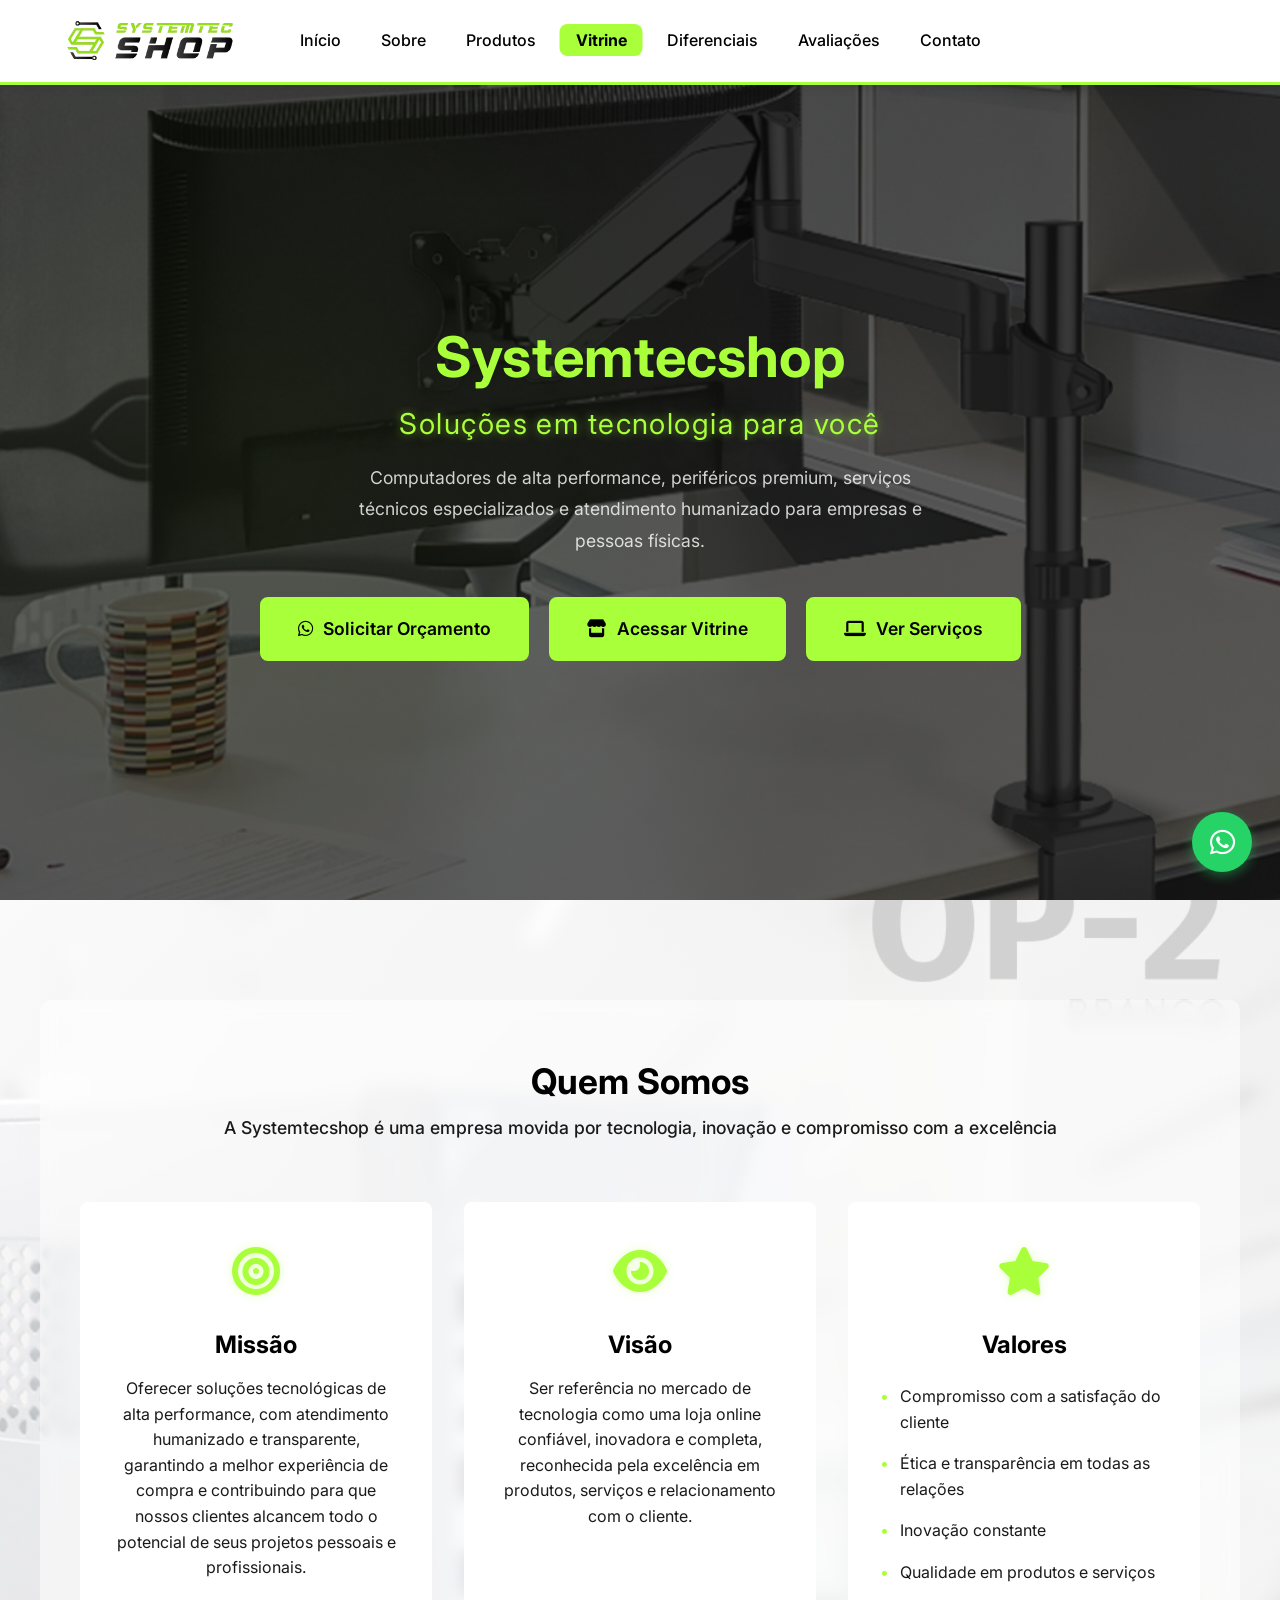
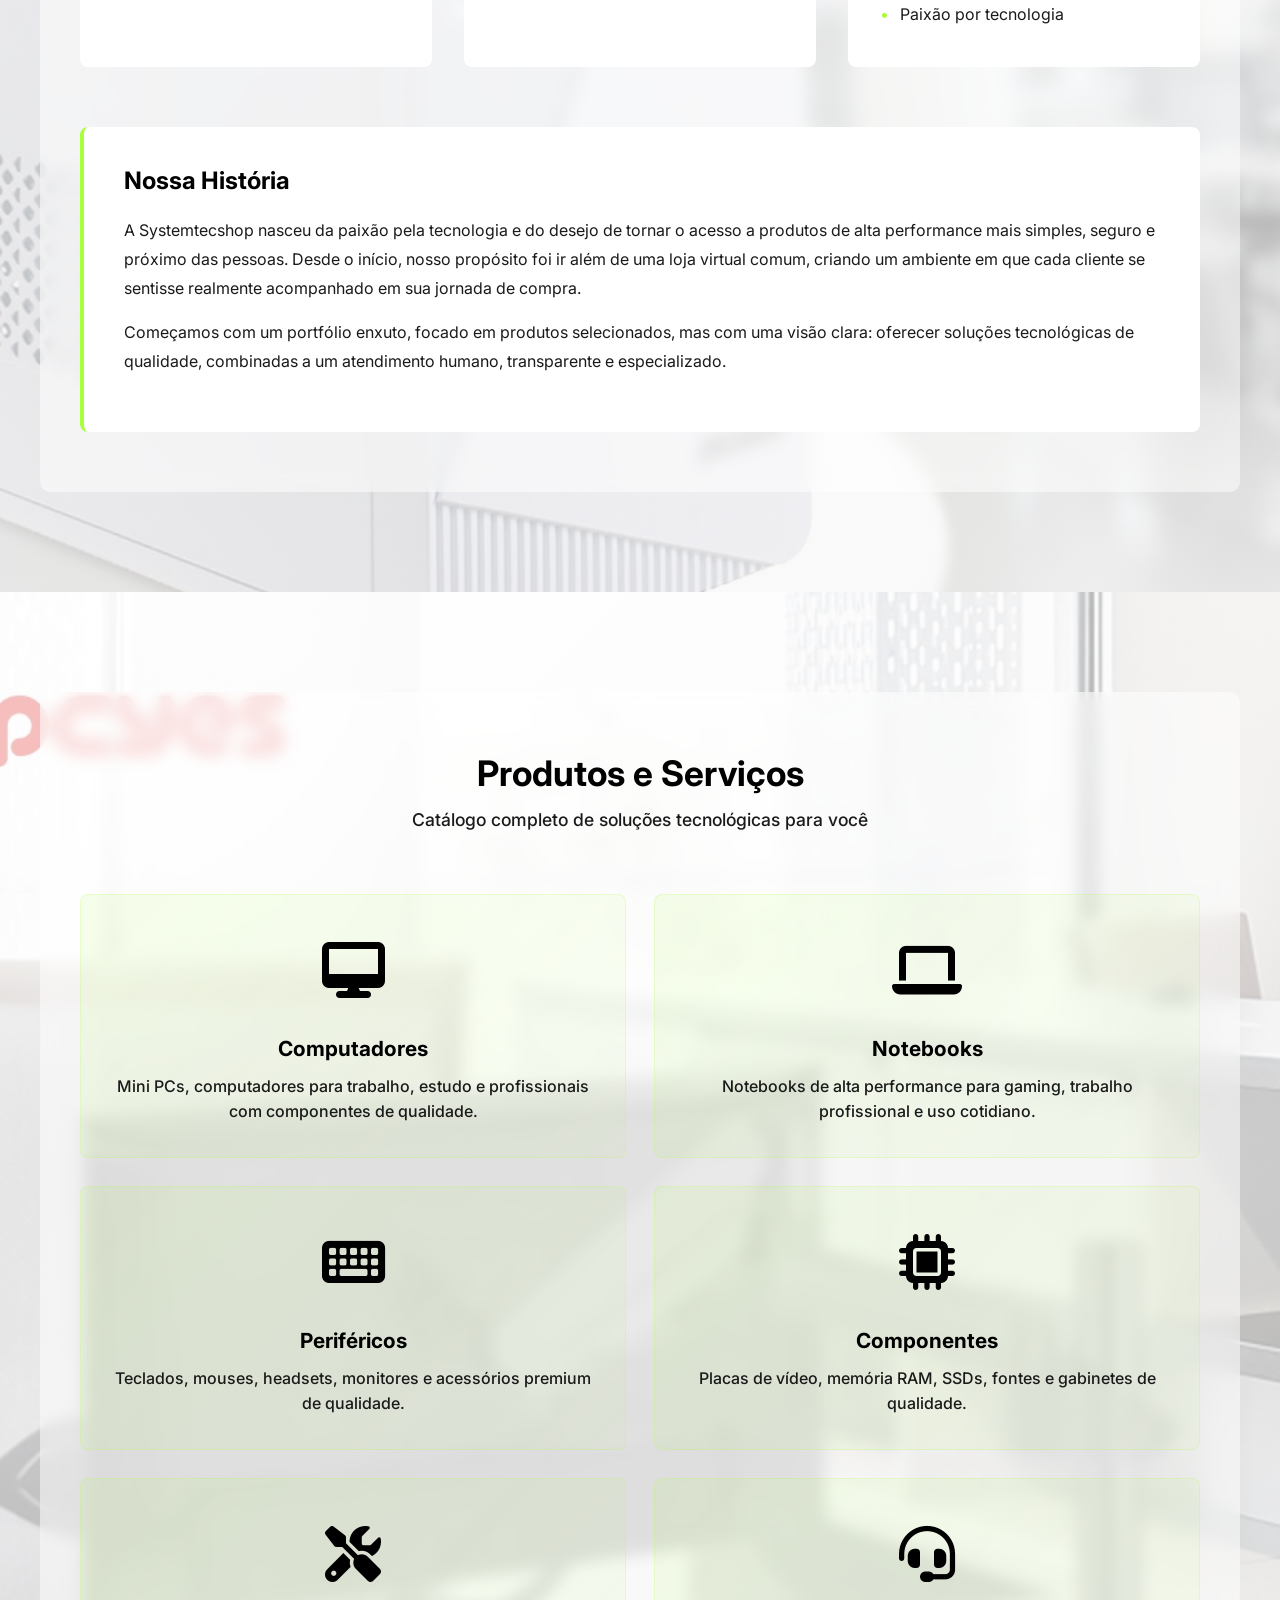
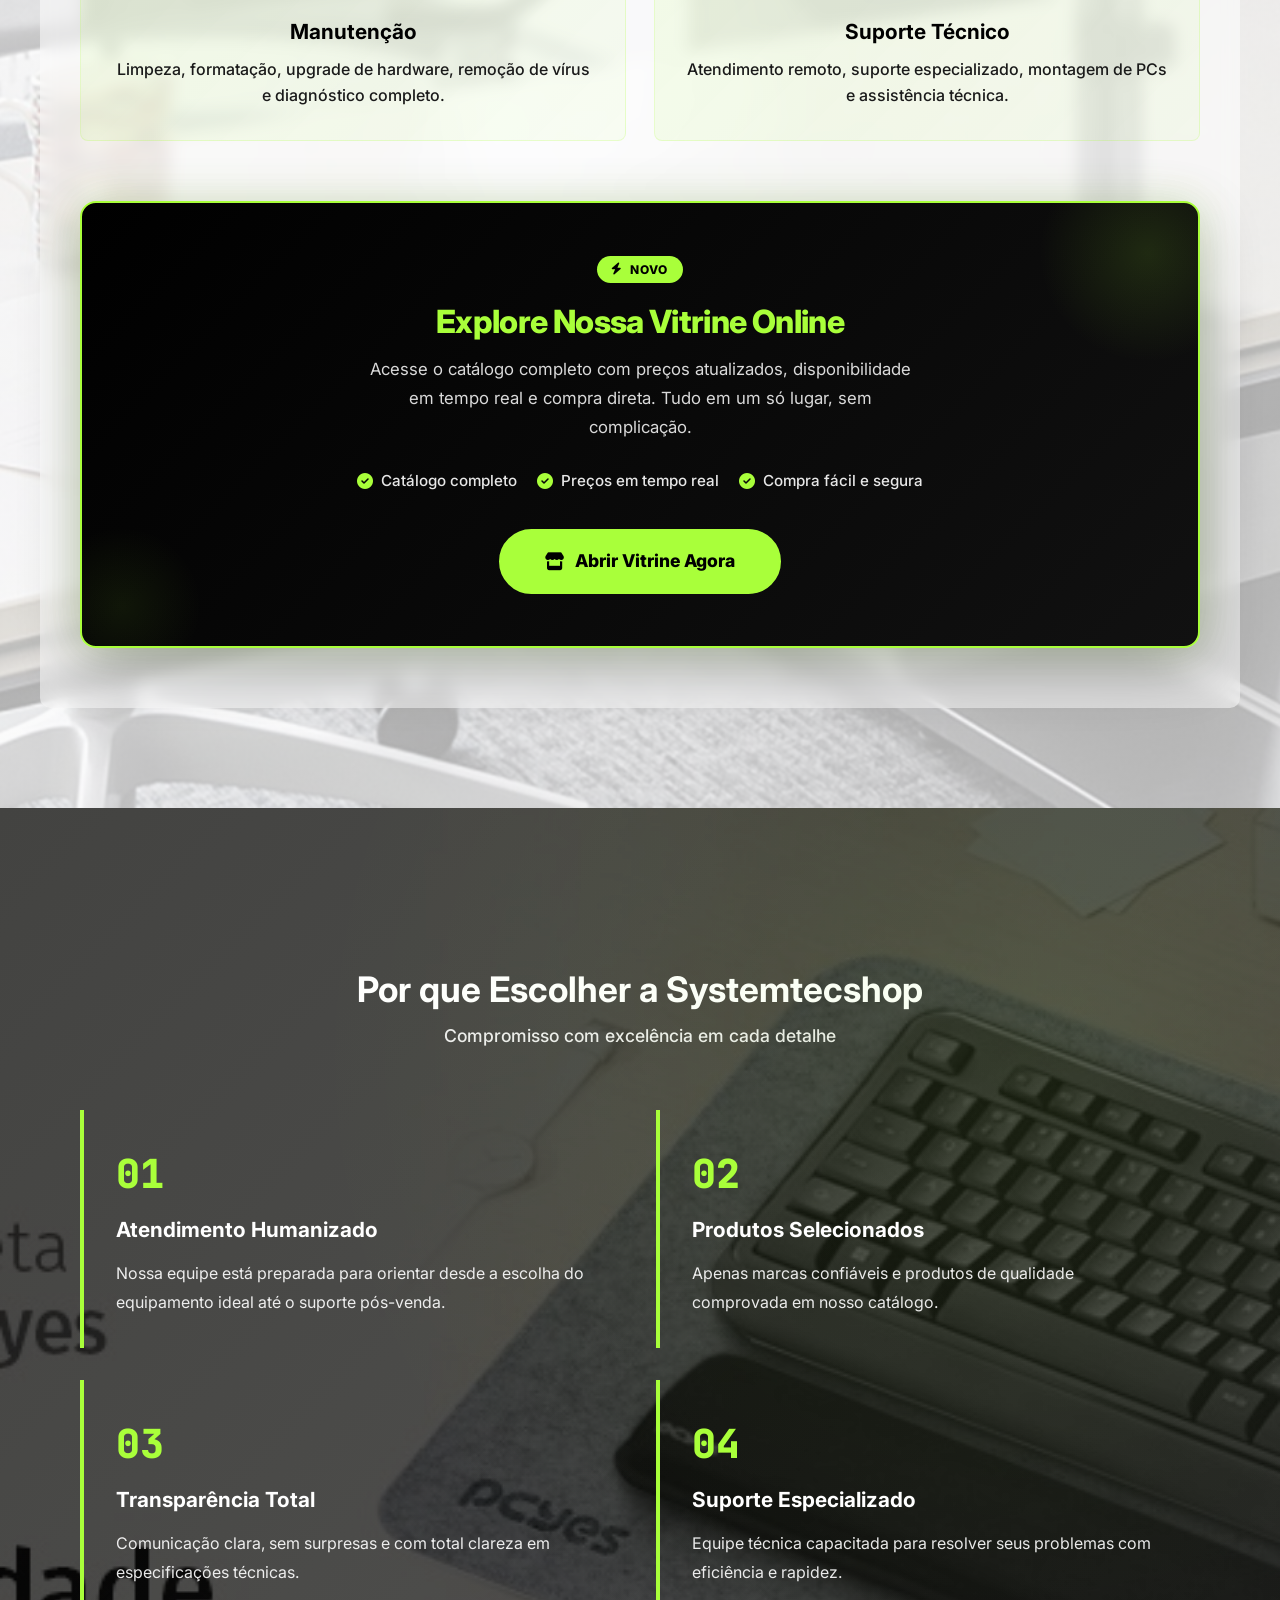
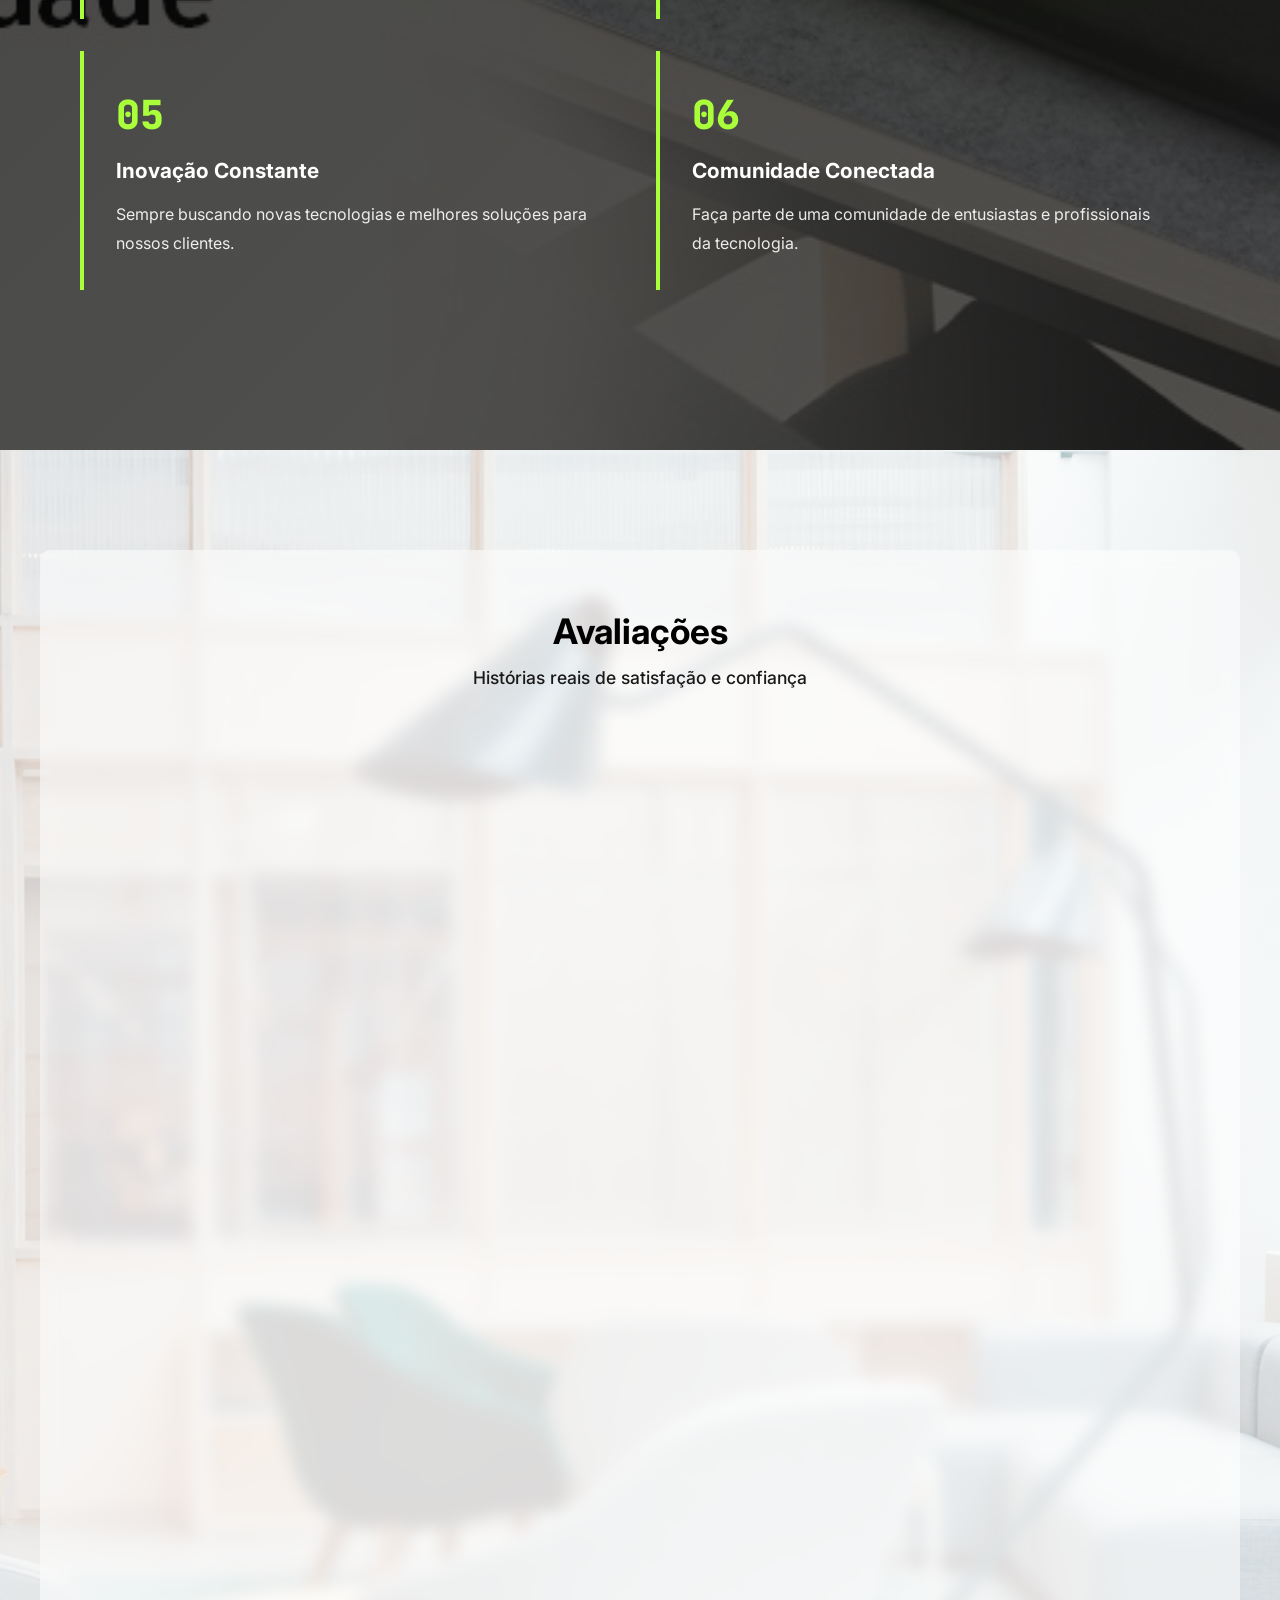
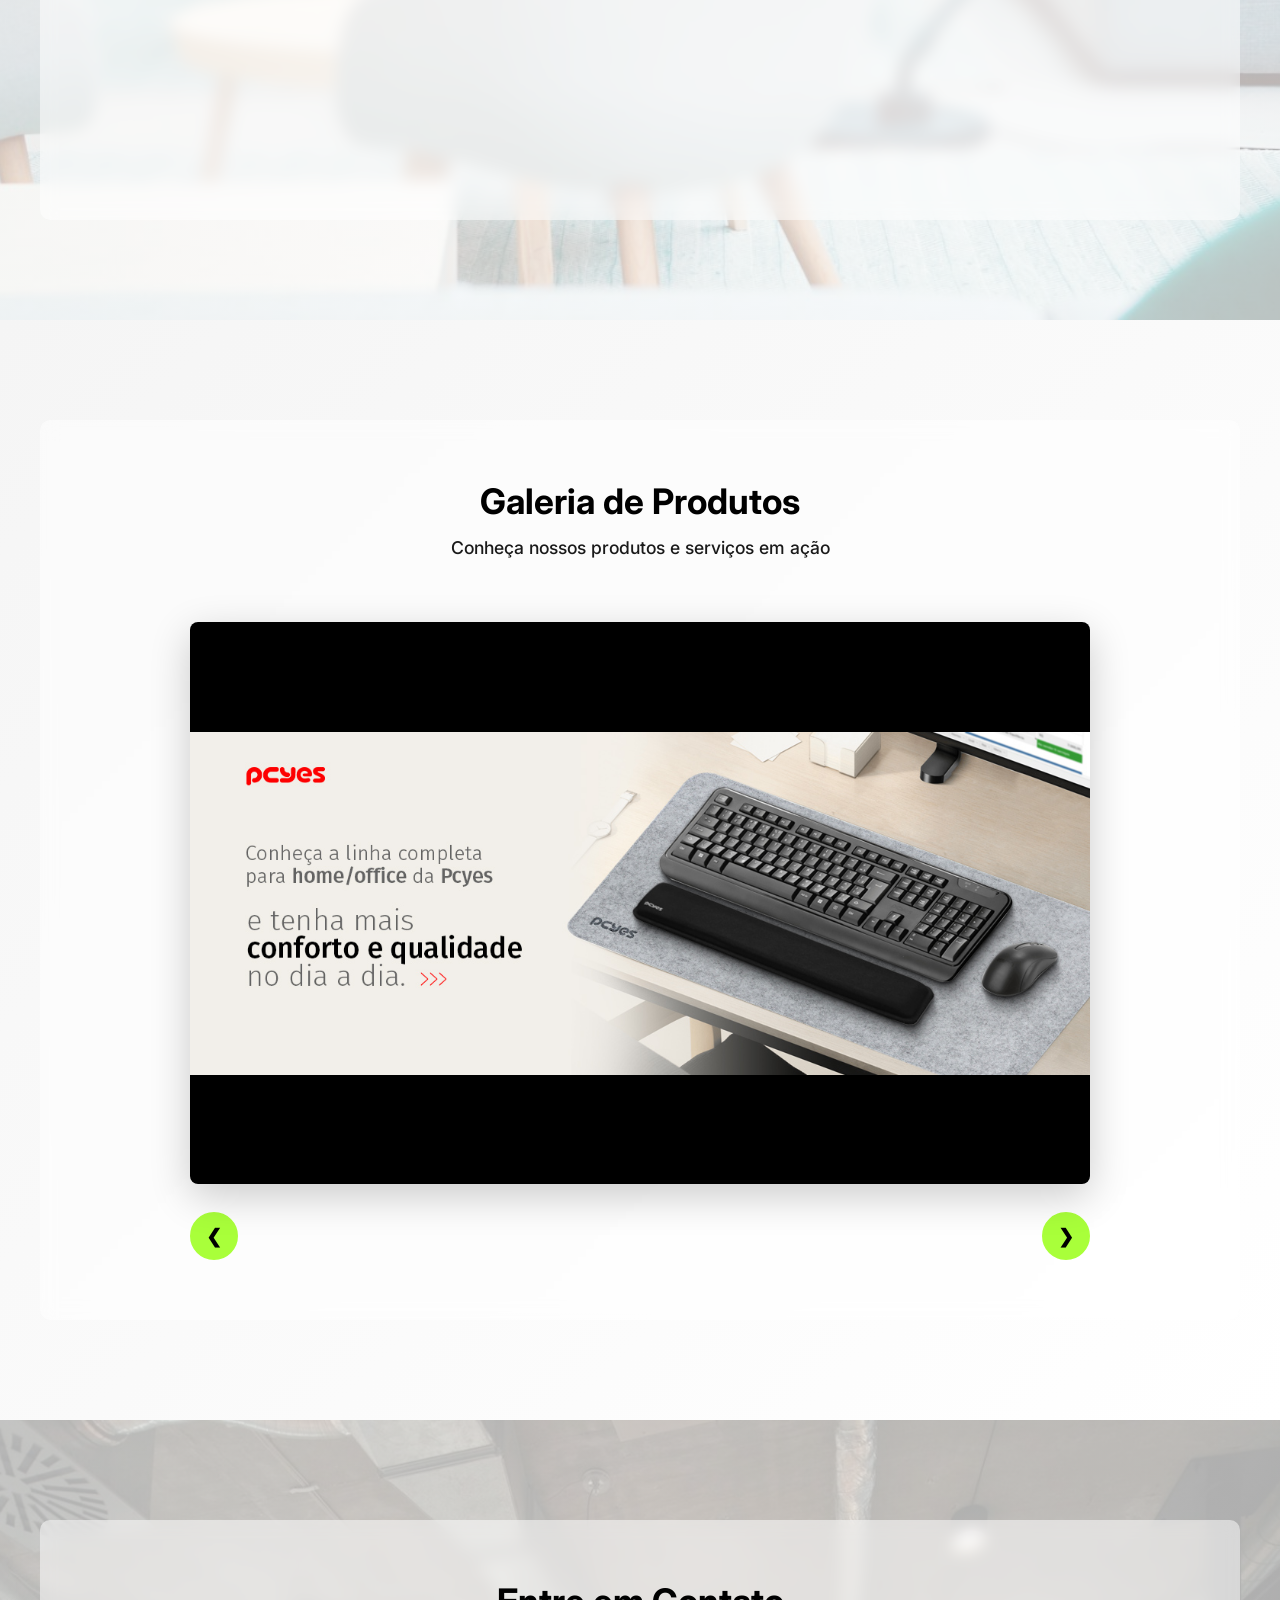
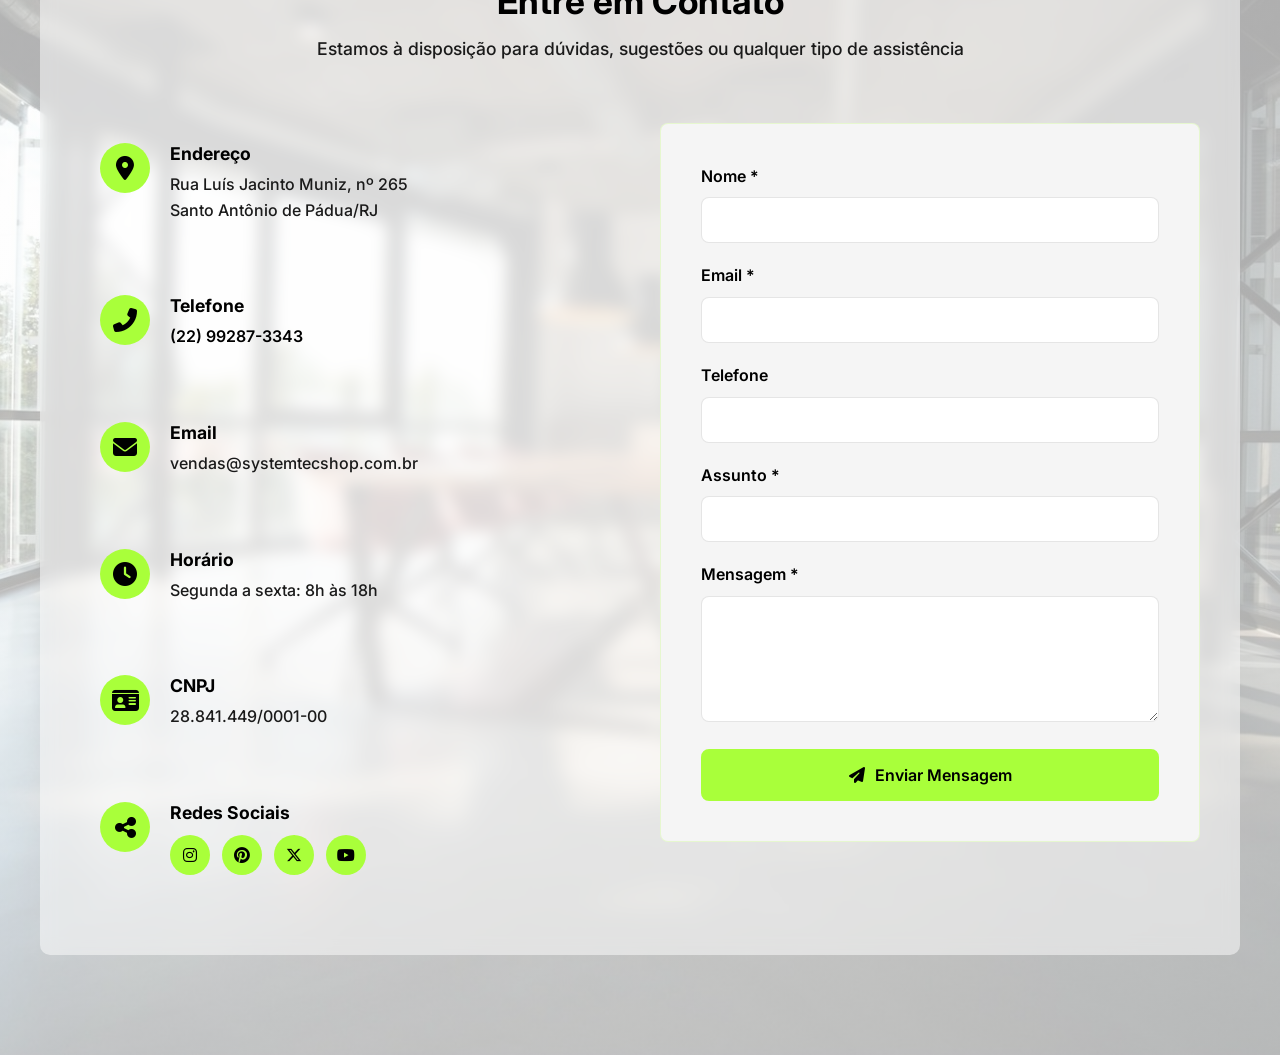
==== commit a18fe750: "update" ====
--- a/index.html
+++ b/index.html
@@ -54,7 +54,7 @@
           <li><a href="#produtos">Produtos</a></li>
           <li><a href="vitrine.html" class="nav-vitrine-btn">Vitrine</a></li>
           <li><a href="#diferenciais">Diferenciais</a></li>
-          <li><a href="#depoimentos">Depoimentos</a></li>
+          <li><a href="#depoimentos">Avaliações</a></li>
           <li><a href="#contato">Contato</a></li>
         </ul>
       </nav>
@@ -75,7 +75,7 @@
       <li><a href="#produtos" class="nav-link">Serviços</a></li>
       <li><a href="vitrine.html" class="nav-link nav-vitrine-btn">Vitrine</a></li>
       <li><a href="#diferenciais" class="nav-link">Diferenciais</a></li>
-      <li><a href="#depoimentos" class="nav-link">Depoimentos</a></li>
+      <li><a href="#depoimentos" class="nav-link">Avaliações</a></li>
       <li><a href="#contato" class="nav-link">Contato</a></li>
     </ul>
   </nav>
@@ -288,114 +288,12 @@
   <section id="depoimentos" class="section depoimentos-section">
     <div class="container">
       <div class="section-header">
-        <h2>O que Nossos Clientes Dizem</h2>
+        <h2>Avaliações</h2>
         <p>Histórias reais de satisfação e confiança</p>
       </div>
 
-      <div class="depoimentos-grid">
-        <div class="depoimento-card">
-          <div class="stars">
-            <i class="fas fa-star"></i>
-            <i class="fas fa-star"></i>
-            <i class="fas fa-star"></i>
-            <i class="fas fa-star"></i>
-            <i class="fas fa-star"></i>
-          </div>
-          <p class="depoimento-texto">"Atendimento rápido e eficiente. Resolveram meu problema no mesmo dia!"</p>
-          <p class="depoimento-autor">Carlos Silva</p>
-          <p class="depoimento-cargo">Cliente</p>
-        </div>
-
-        <div class="depoimento-card">
-          <div class="stars">
-            <i class="fas fa-star"></i>
-            <i class="fas fa-star"></i>
-            <i class="fas fa-star"></i>
-            <i class="fas fa-star"></i>
-            <i class="fas fa-star"></i>
-          </div>
-          <p class="depoimento-texto">"Comprei meu computador de performance e chegou tudo perfeito. Recomendo muito!"</p>
-          <p class="depoimento-autor">Mariana Souza</p>
-          <p class="depoimento-cargo">Cliente</p>
-        </div>
-
-        <div class="depoimento-card">
-          <div class="stars">
-            <i class="fas fa-star"></i>
-            <i class="fas fa-star"></i>
-            <i class="fas fa-star"></i>
-            <i class="fas fa-star"></i>
-            <i class="fas fa-star"></i>
-          </div>
-          <p class="depoimento-texto">"Suporte remoto excelente, resolveram sem eu sair de casa."</p>
-          <p class="depoimento-autor">João Pedro</p>
-          <p class="depoimento-cargo">Cliente</p>
-        </div>
-
-        <div class="depoimento-card">
-          <div class="stars">
-            <i class="fas fa-star"></i>
-            <i class="fas fa-star"></i>
-            <i class="fas fa-star"></i>
-            <i class="fas fa-star"></i>
-            <i class="fas fa-star"></i>
-          </div>
-          <p class="depoimento-texto">"Loja confiável, produtos de qualidade e ótimo atendimento."</p>
-          <p class="depoimento-autor">Fernanda Lima</p>
-          <p class="depoimento-cargo">Cliente</p>
-        </div>
-
-        <div class="depoimento-card">
-          <div class="stars">
-            <i class="fas fa-star"></i>
-            <i class="fas fa-star"></i>
-            <i class="fas fa-star"></i>
-            <i class="fas fa-star"></i>
-            <i class="fas fa-star"></i>
-          </div>
-          <p class="depoimento-texto">"Fiz upgrade no meu computador e ficou muito mais rápido."</p>
-          <p class="depoimento-autor">Lucas Andrade</p>
-          <p class="depoimento-cargo">Cliente</p>
-        </div>
-
-        <div class="depoimento-card">
-          <div class="stars">
-            <i class="fas fa-star"></i>
-            <i class="fas fa-star"></i>
-            <i class="fas fa-star"></i>
-            <i class="fas fa-star"></i>
-            <i class="fas fa-star"></i>
-          </div>
-          <p class="depoimento-texto">"Atendimento atencioso e preços justos. Voltarei a comprar!"</p>
-          <p class="depoimento-autor">Ana Beatriz</p>
-          <p class="depoimento-cargo">Cliente</p>
-        </div>
-
-        <div class="depoimento-card">
-          <div class="stars">
-            <i class="fas fa-star"></i>
-            <i class="fas fa-star"></i>
-            <i class="fas fa-star"></i>
-            <i class="fas fa-star"></i>
-            <i class="fas fa-star"></i>
-          </div>
-          <p class="depoimento-texto">"Serviço rápido, prático e profissional. Muito satisfeito."</p>
-          <p class="depoimento-autor">Rafael Costa</p>
-          <p class="depoimento-cargo">Cliente</p>
-        </div>
-
-        <div class="depoimento-card">
-          <div class="stars">
-            <i class="fas fa-star"></i>
-            <i class="fas fa-star"></i>
-            <i class="fas fa-star"></i>
-            <i class="fas fa-star"></i>
-            <i class="fas fa-star"></i>
-          </div>
-          <p class="depoimento-texto">"Excelente experiência, desde a compra até o suporte."</p>
-          <p class="depoimento-autor">Bruno Martins</p>
-          <p class="depoimento-cargo">Cliente</p>
-        </div>
+      <div class="google-reviews-wrapper">
+        <iframe src="https://widgets.sociablekit.com/google-reviews/iframe/25692561" frameborder="0" width="100%" height="1000px"></iframe>
       </div>
     </div>
   </section>
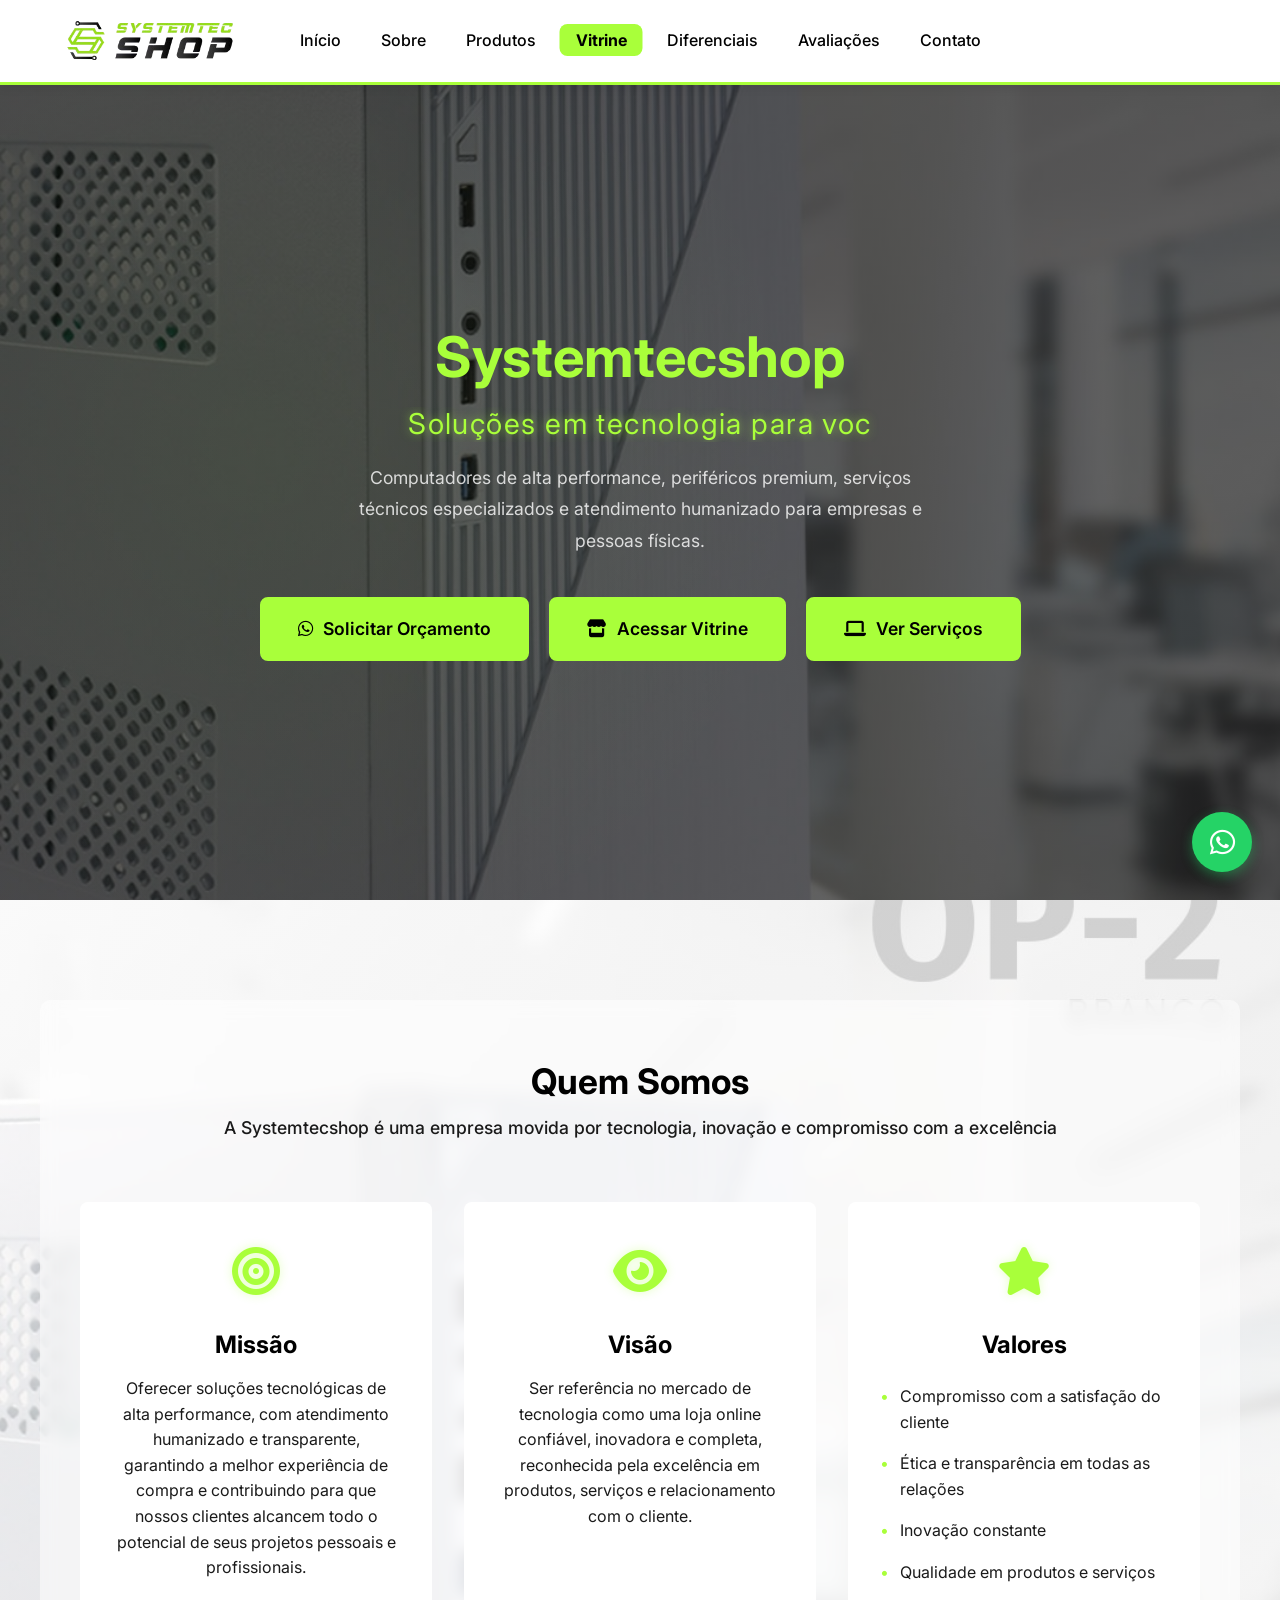
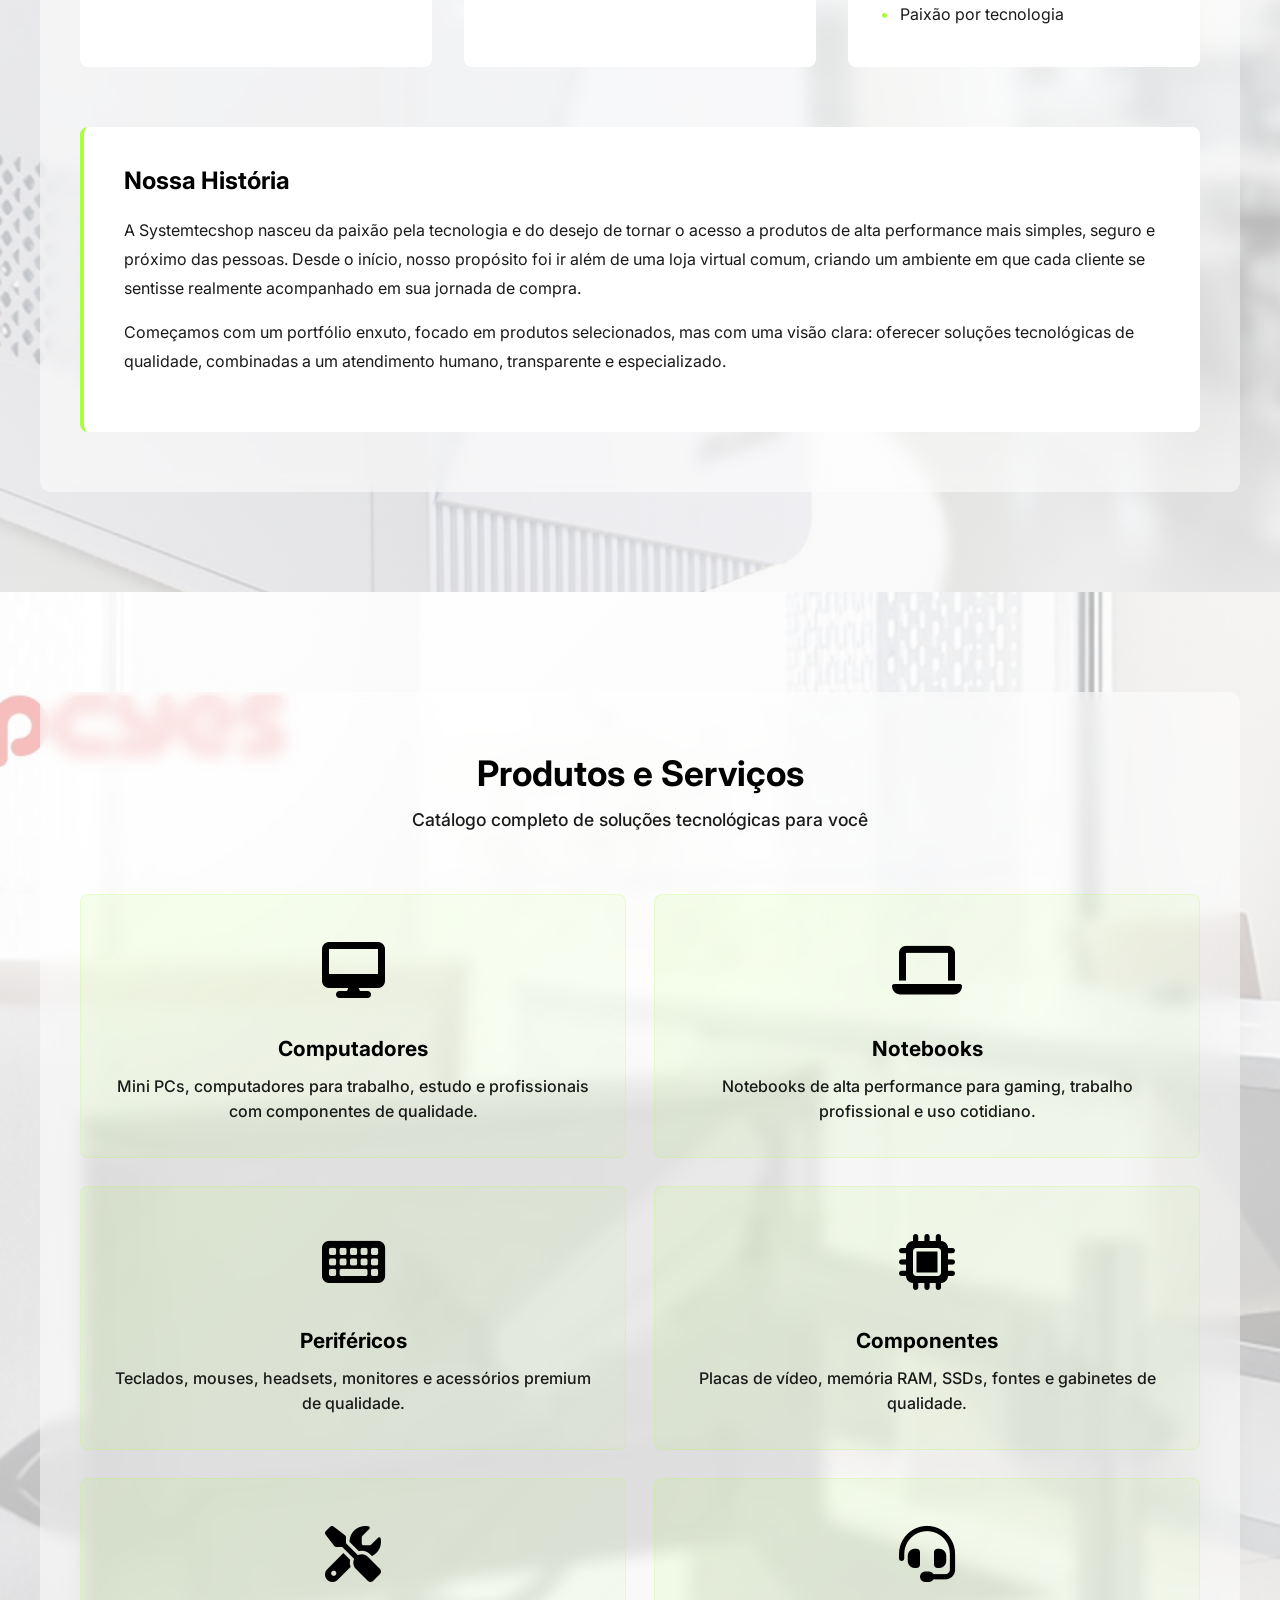
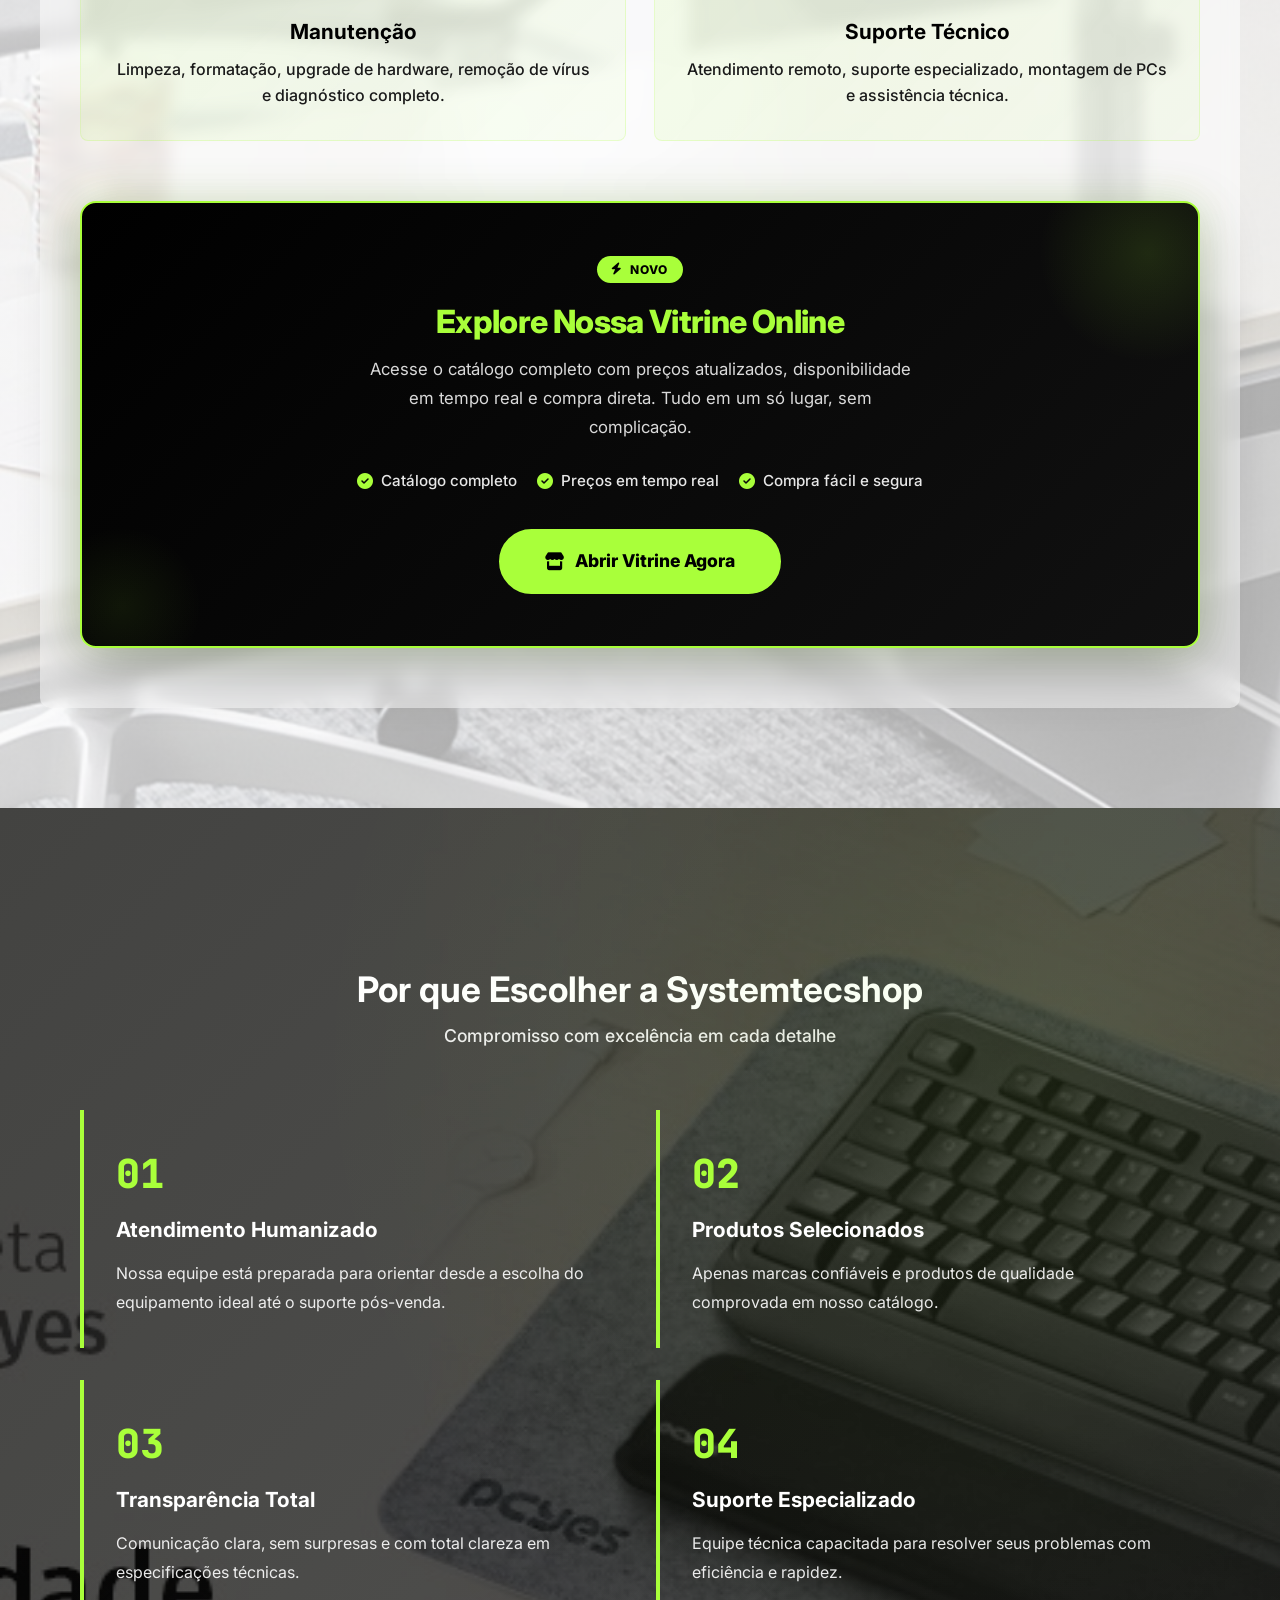
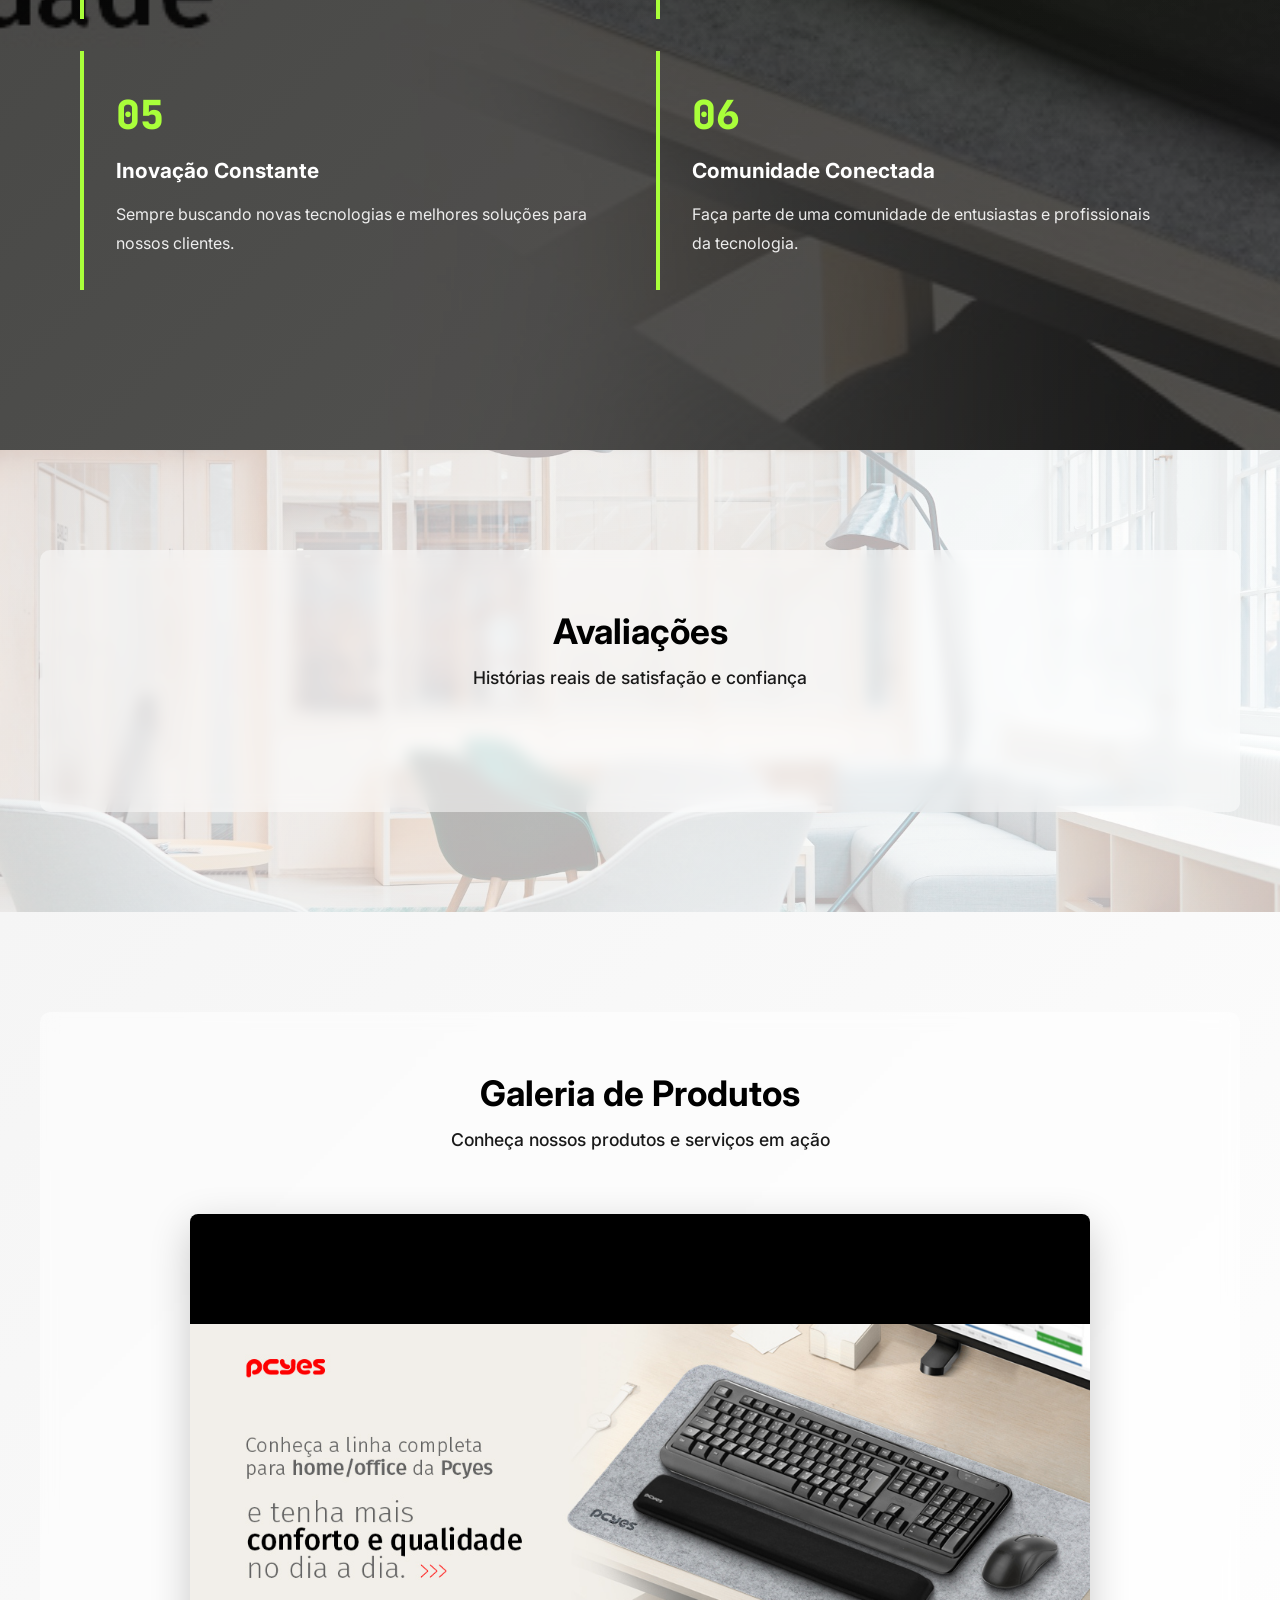
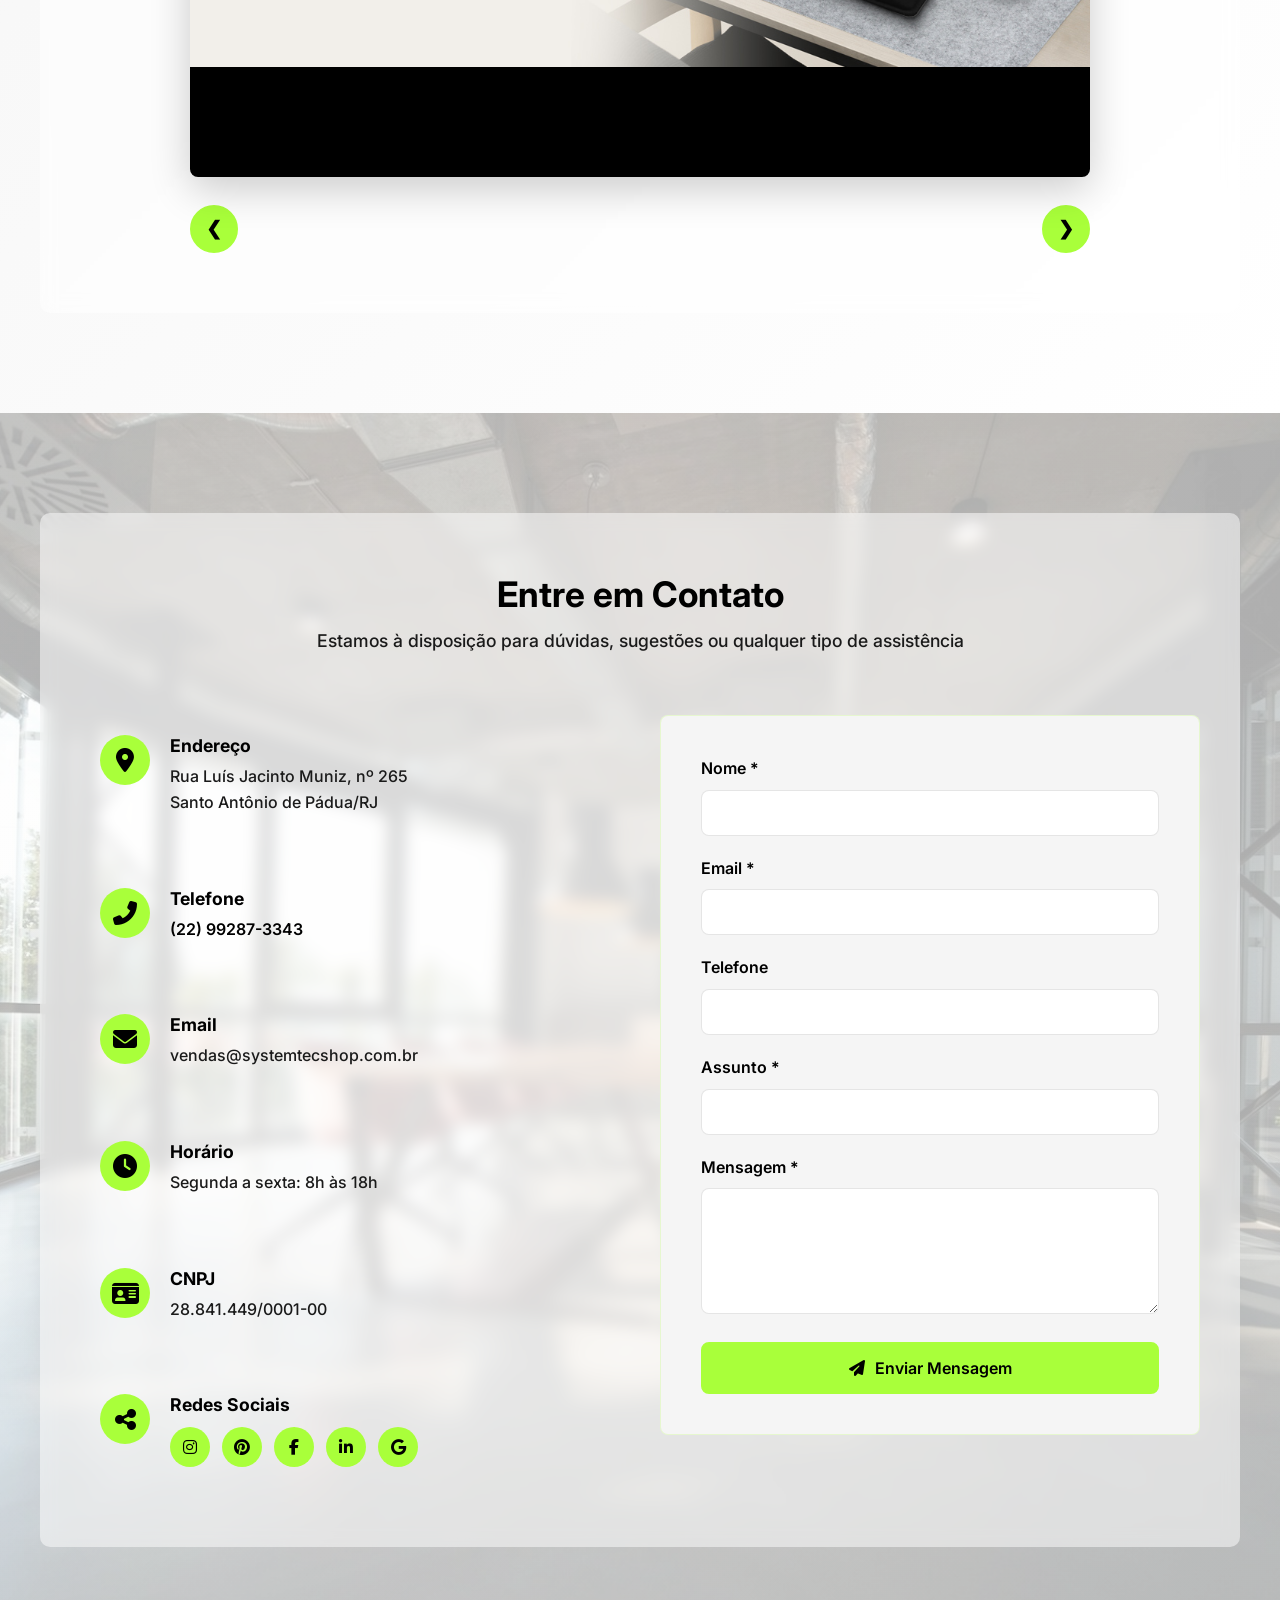
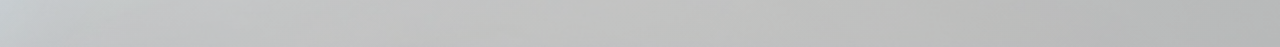
==== commit 51e313b5: "Atualizações do site" ====
--- a/index.html
+++ b/index.html
@@ -293,7 +293,8 @@
       </div>
 
       <div class="google-reviews-wrapper">
-        <iframe src="https://widgets.sociablekit.com/google-reviews/iframe/25692561" frameborder="0" width="100%" height="1000px"></iframe>
+        <div class='sk-ww-google-reviews' data-embed-id='25692561'></div>
+        <script src='https://widgets.sociablekit.com/google-reviews/widget.js' defer></script>
       </div>
     </div>
   </section>
@@ -393,11 +394,14 @@
                 <a href="https://br.pinterest.com/systemtecshop/" target="_blank" rel="noopener noreferrer" aria-label="Pinterest" title="Pinterest">
                   <i class="fab fa-pinterest"></i>
                 </a>
-                <a href="https://x.com/systemtecshop" target="_blank" rel="noopener noreferrer" aria-label="X" title="X">
-                  <i class="fab fa-x-twitter"></i>
+                <a href="https://www.facebook.com/profile.php?id=61591295581770" target="_blank" rel="noopener noreferrer" aria-label="Facebook" title="Facebook">
+                  <i class="fab fa-facebook-f"></i>
                 </a>
-                <a href="https://www.youtube.com/@systemtecshop" target="_blank" rel="noopener noreferrer" aria-label="YouTube" title="YouTube">
-                  <i class="fab fa-youtube"></i>
+                <a href="https://www.linkedin.com/in/systemtecshop/?skipRedirect=true" target="_blank" rel="noopener noreferrer" aria-label="LinkedIn" title="LinkedIn">
+                  <i class="fab fa-linkedin-in"></i>
+                </a>
+                <a href="https://share.google/enTI9pW12S0B6piRN" target="_blank" rel="noopener noreferrer" aria-label="Google Meu Negócio" title="Google Meu Negócio">
+                  <i class="fab fa-google"></i>
                 </a>
               </div>
             </div>
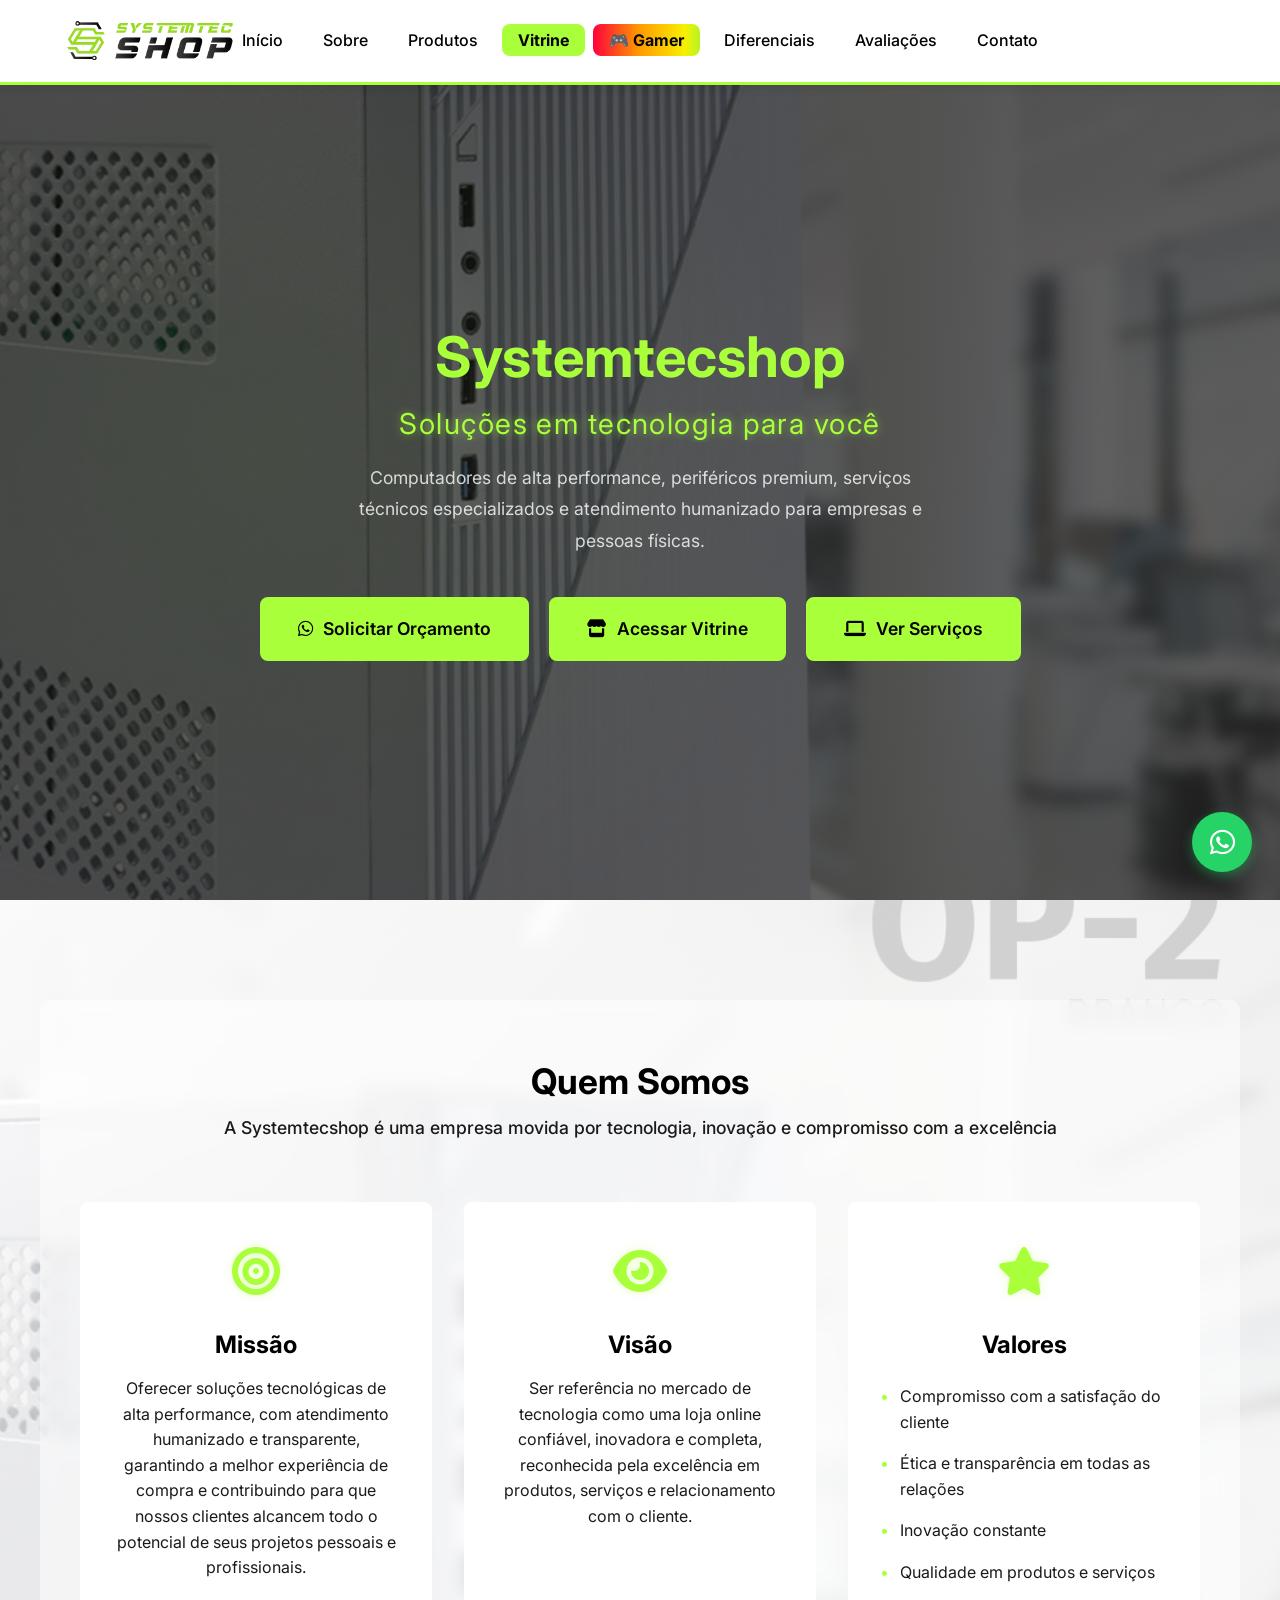
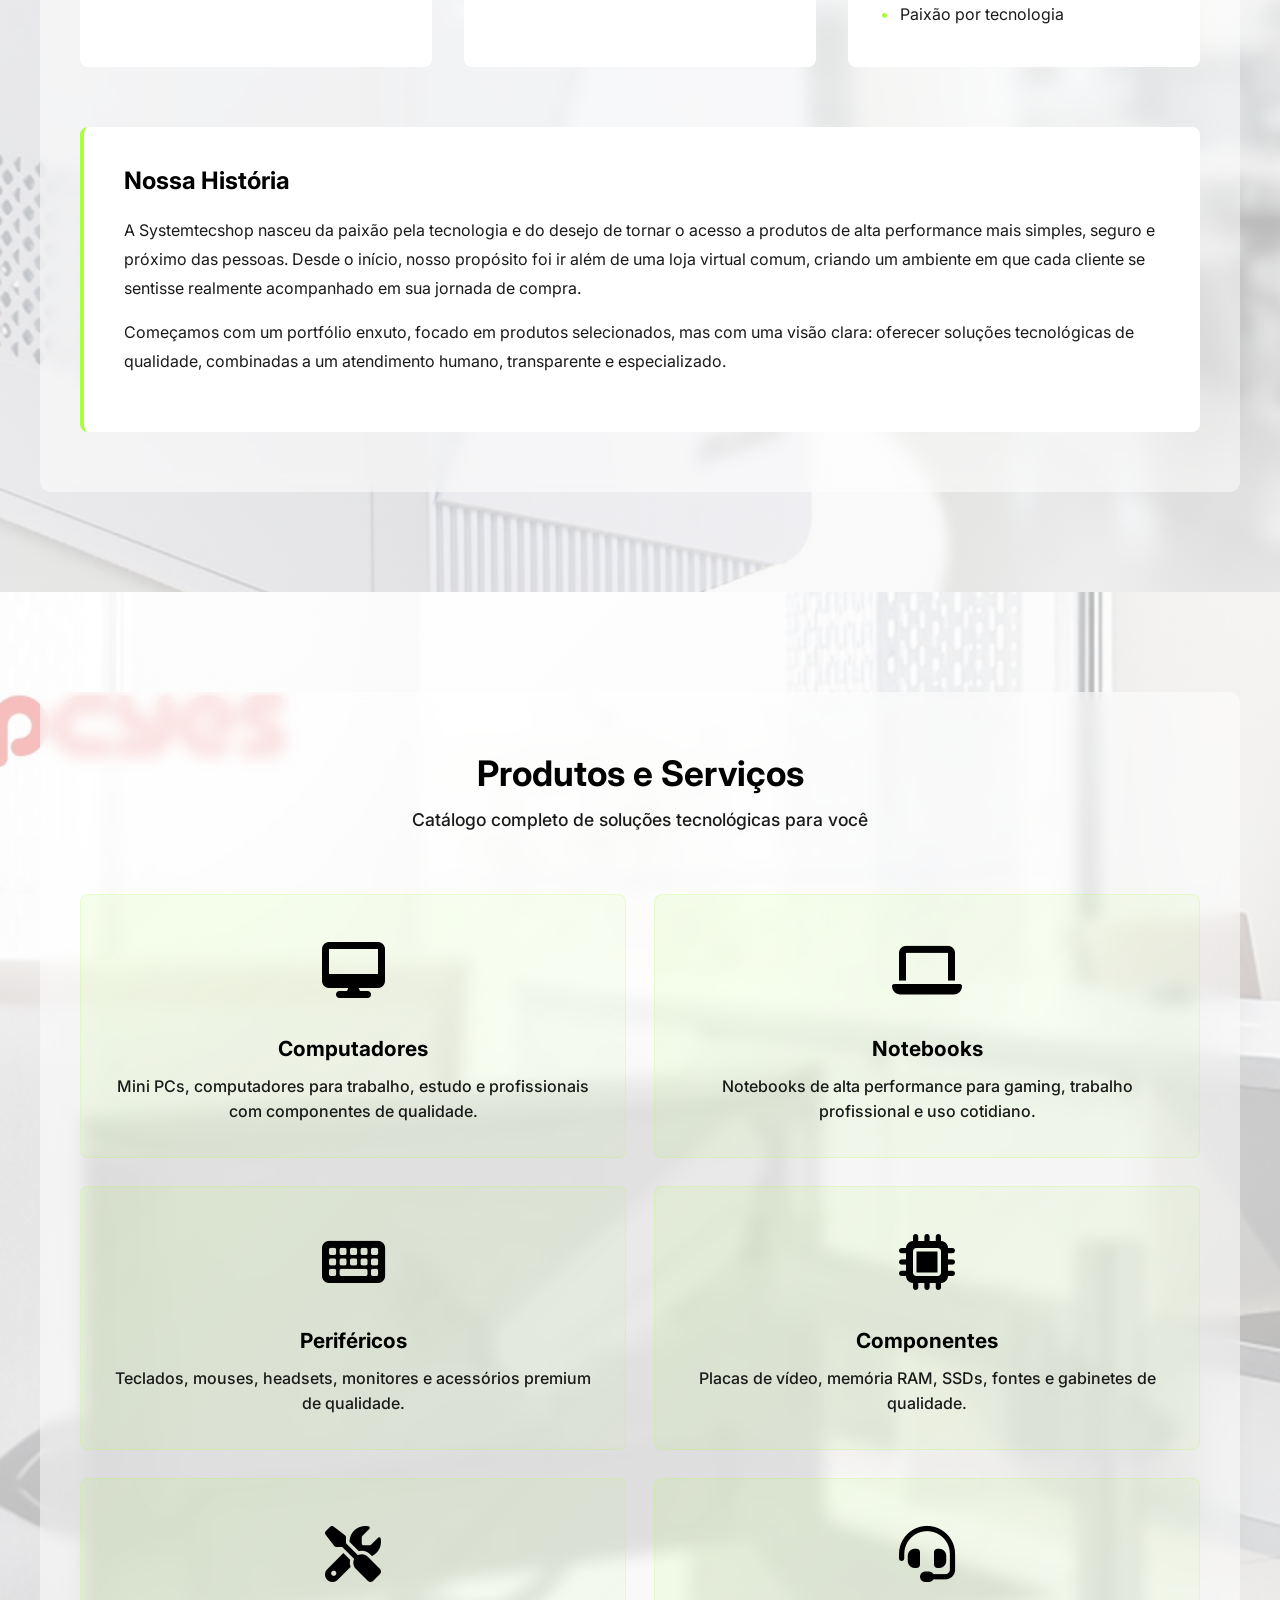
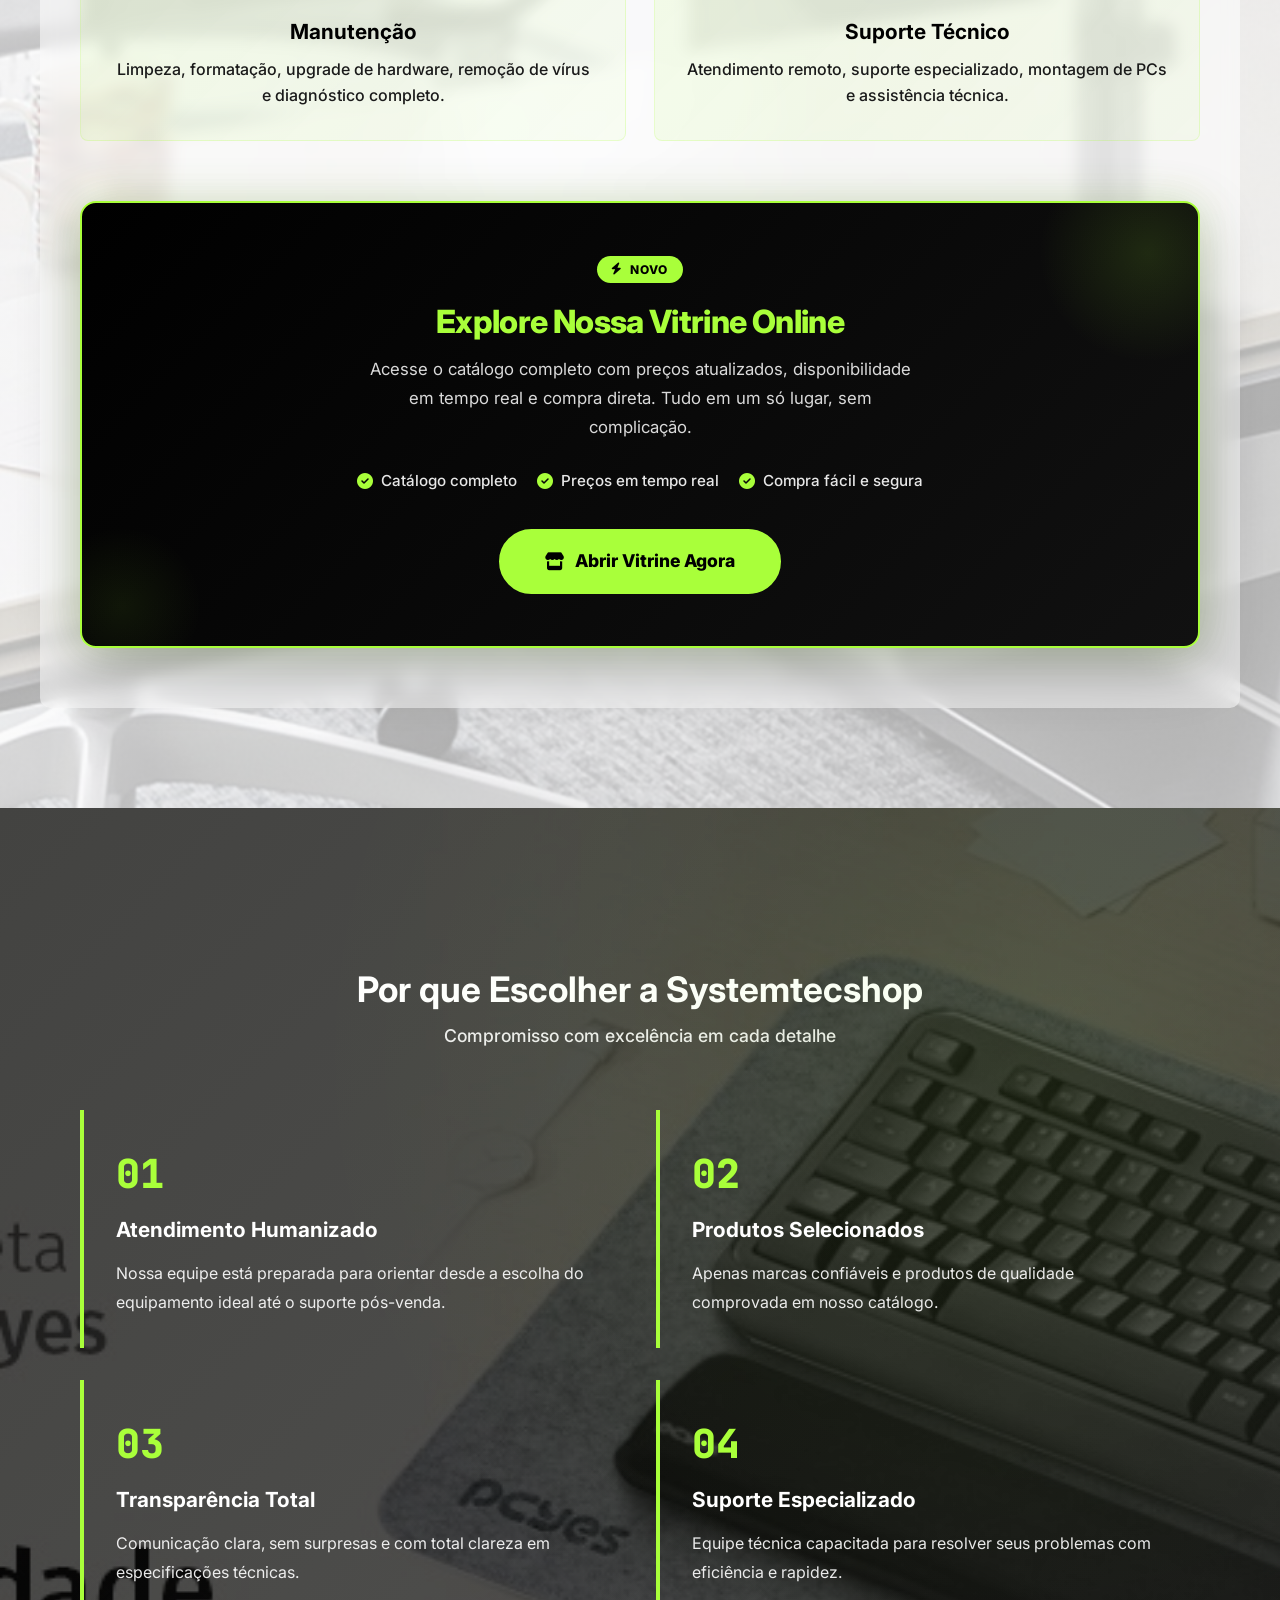
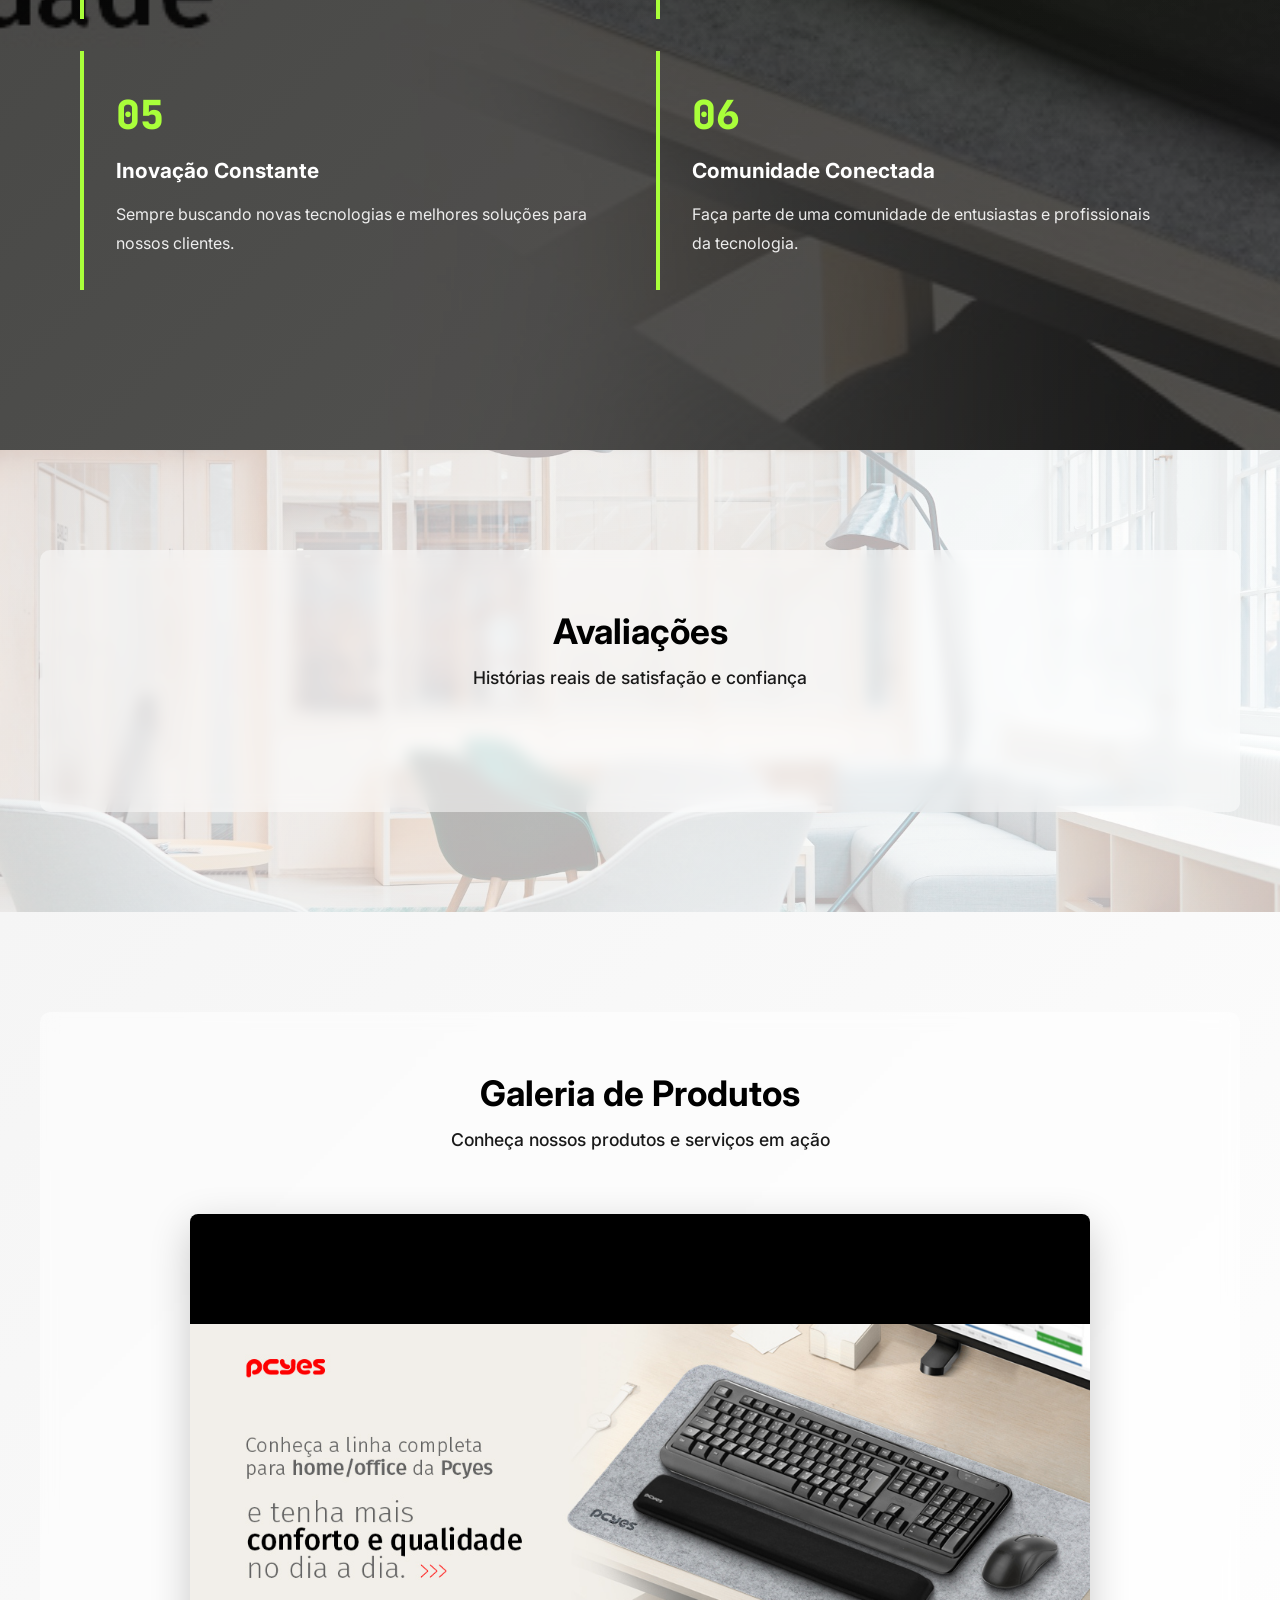
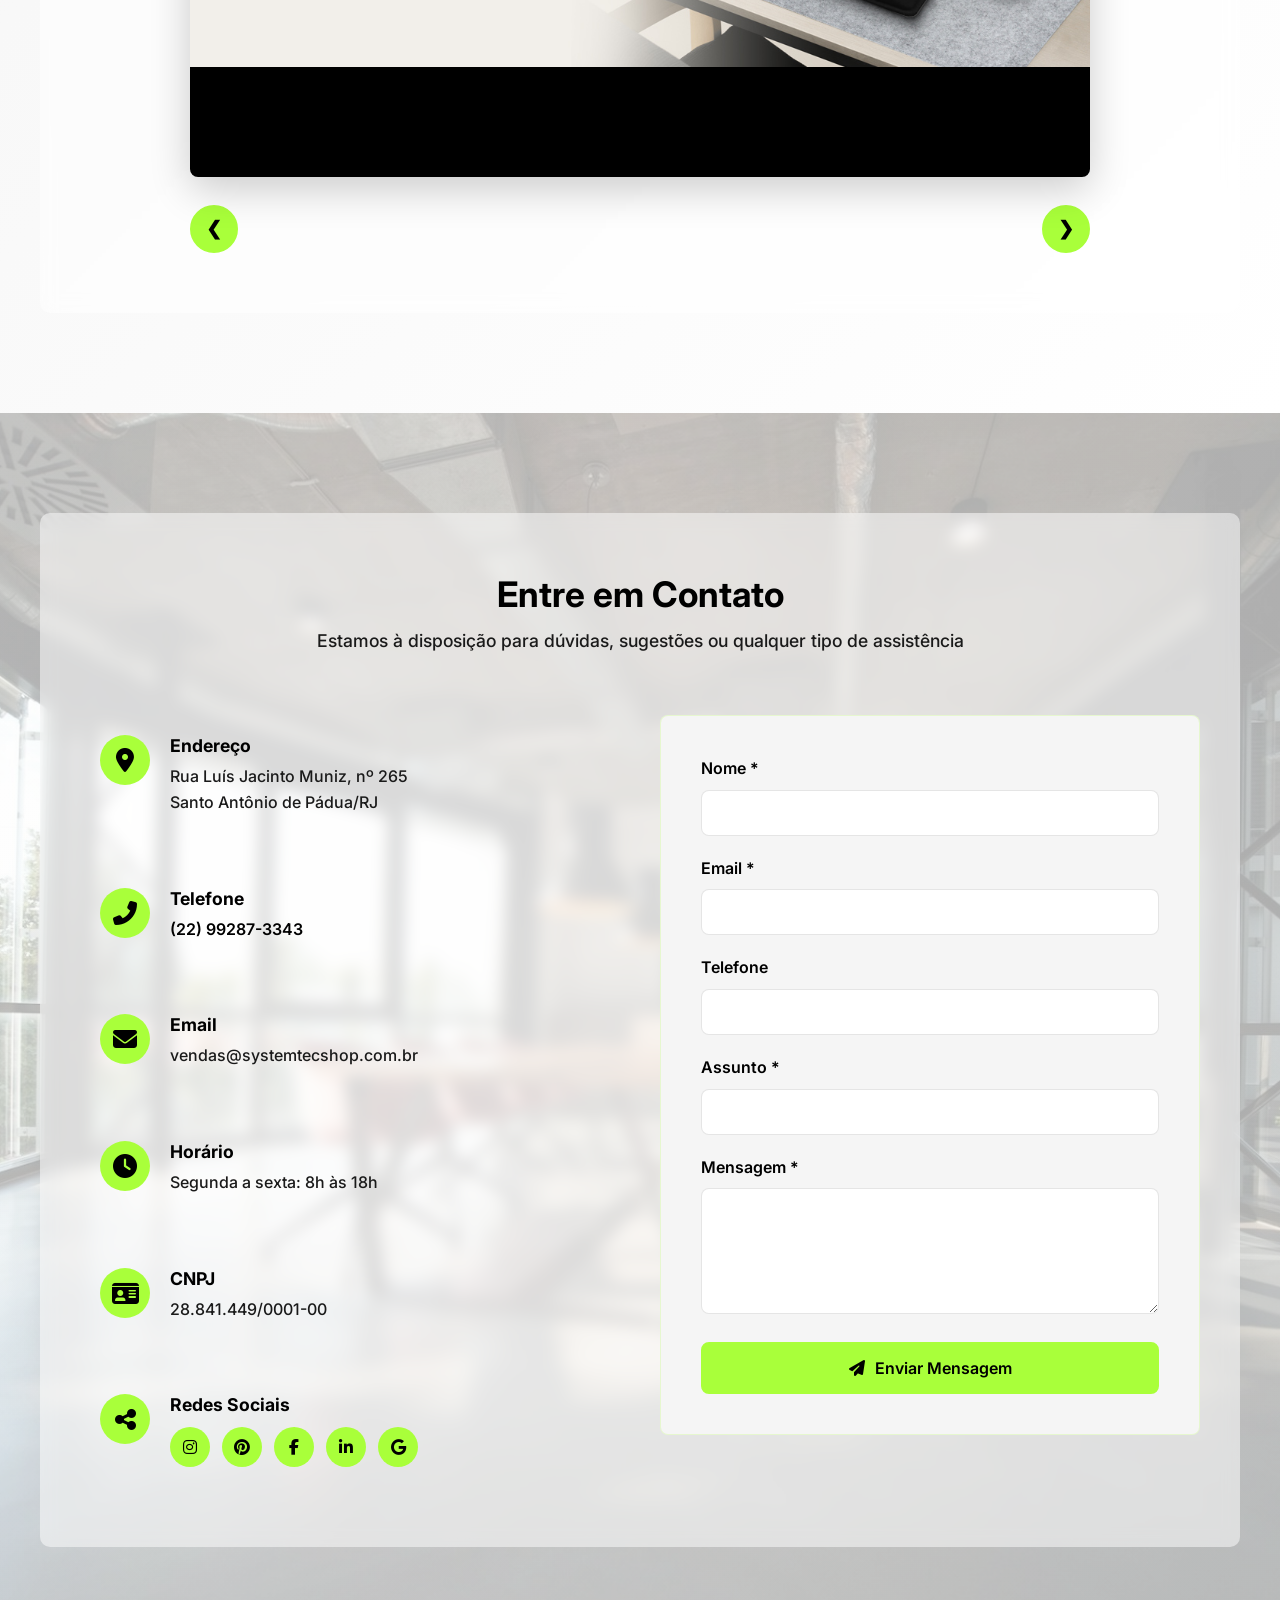
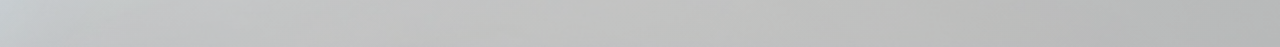
==== commit 42f89a92: "Cria página Gamer Zone com carrossel de produtos, lightbox e tema RGB Co-Authored-By: Claude Sonnet " ====
--- a/index.html
+++ b/index.html
@@ -53,6 +53,7 @@
           <li><a href="#sobre">Sobre</a></li>
           <li><a href="#produtos">Produtos</a></li>
           <li><a href="vitrine.html" class="nav-vitrine-btn">Vitrine</a></li>
+          <li><a href="gamer-zone.html" class="nav-vitrine-btn nav-gamer-btn">🎮 Gamer</a></li>
           <li><a href="#diferenciais">Diferenciais</a></li>
           <li><a href="#depoimentos">Avaliações</a></li>
           <li><a href="#contato">Contato</a></li>
@@ -74,6 +75,7 @@
       <li><a href="#sobre" class="nav-link">Sobre</a></li>
       <li><a href="#produtos" class="nav-link">Serviços</a></li>
       <li><a href="vitrine.html" class="nav-link nav-vitrine-btn">Vitrine</a></li>
+      <li><a href="gamer-zone.html" class="nav-link nav-vitrine-btn nav-gamer-btn">🎮 Gamer Zone</a></li>
       <li><a href="#diferenciais" class="nav-link">Diferenciais</a></li>
       <li><a href="#depoimentos" class="nav-link">Avaliações</a></li>
       <li><a href="#contato" class="nav-link">Contato</a></li>
--- a/style2.css
+++ b/style2.css
@@ -1185,6 +1185,12 @@
   }
 }
 
+/* Menu com item Gamer Zone fica apertado entre o breakpoint tablet e o desktop cheio */
+@media (max-width: 1220px) {
+  .desktop-nav { display: none; }
+  .hamburger { display: flex; }
+}
+
 /* TABLET PORTRAIT (max 1023px) */
 @media (max-width: 1023px) {
   :root {
@@ -1769,6 +1775,29 @@
   text-align: center;
 }
 
+/* --- Botão Gamer Zone no Nav (RGB) --- */
+@keyframes navGamerRgb {
+  0%   { background-position: 0% 50%; }
+  50%  { background-position: 100% 50%; }
+  100% { background-position: 0% 50%; }
+}
+.nav-gamer-btn {
+  background: linear-gradient(90deg, #ff003c, #ff9900, #f9f002, #2bff6a, #00e5ff, #7a5cff, #ff2ec2, #ff003c) !important;
+  background-size: 300% auto !important;
+  color: #050506 !important;
+  animation: navGamerRgb 5s linear infinite;
+  white-space: nowrap !important;
+}
+.nav-gamer-btn:hover {
+  color: #050506 !important;
+  box-shadow: 0 0 14px rgba(255, 255, 255, 0.35) !important;
+}
+.mobile-nav .nav-gamer-btn { color: #050506 !important; }
+
+@media (prefers-reduced-motion: reduce) {
+  .nav-gamer-btn { animation: none !important; }
+}
+
 /* --- Botão Vitrine no Hero --- */
 .btn-vitrine {
   background: transparent;
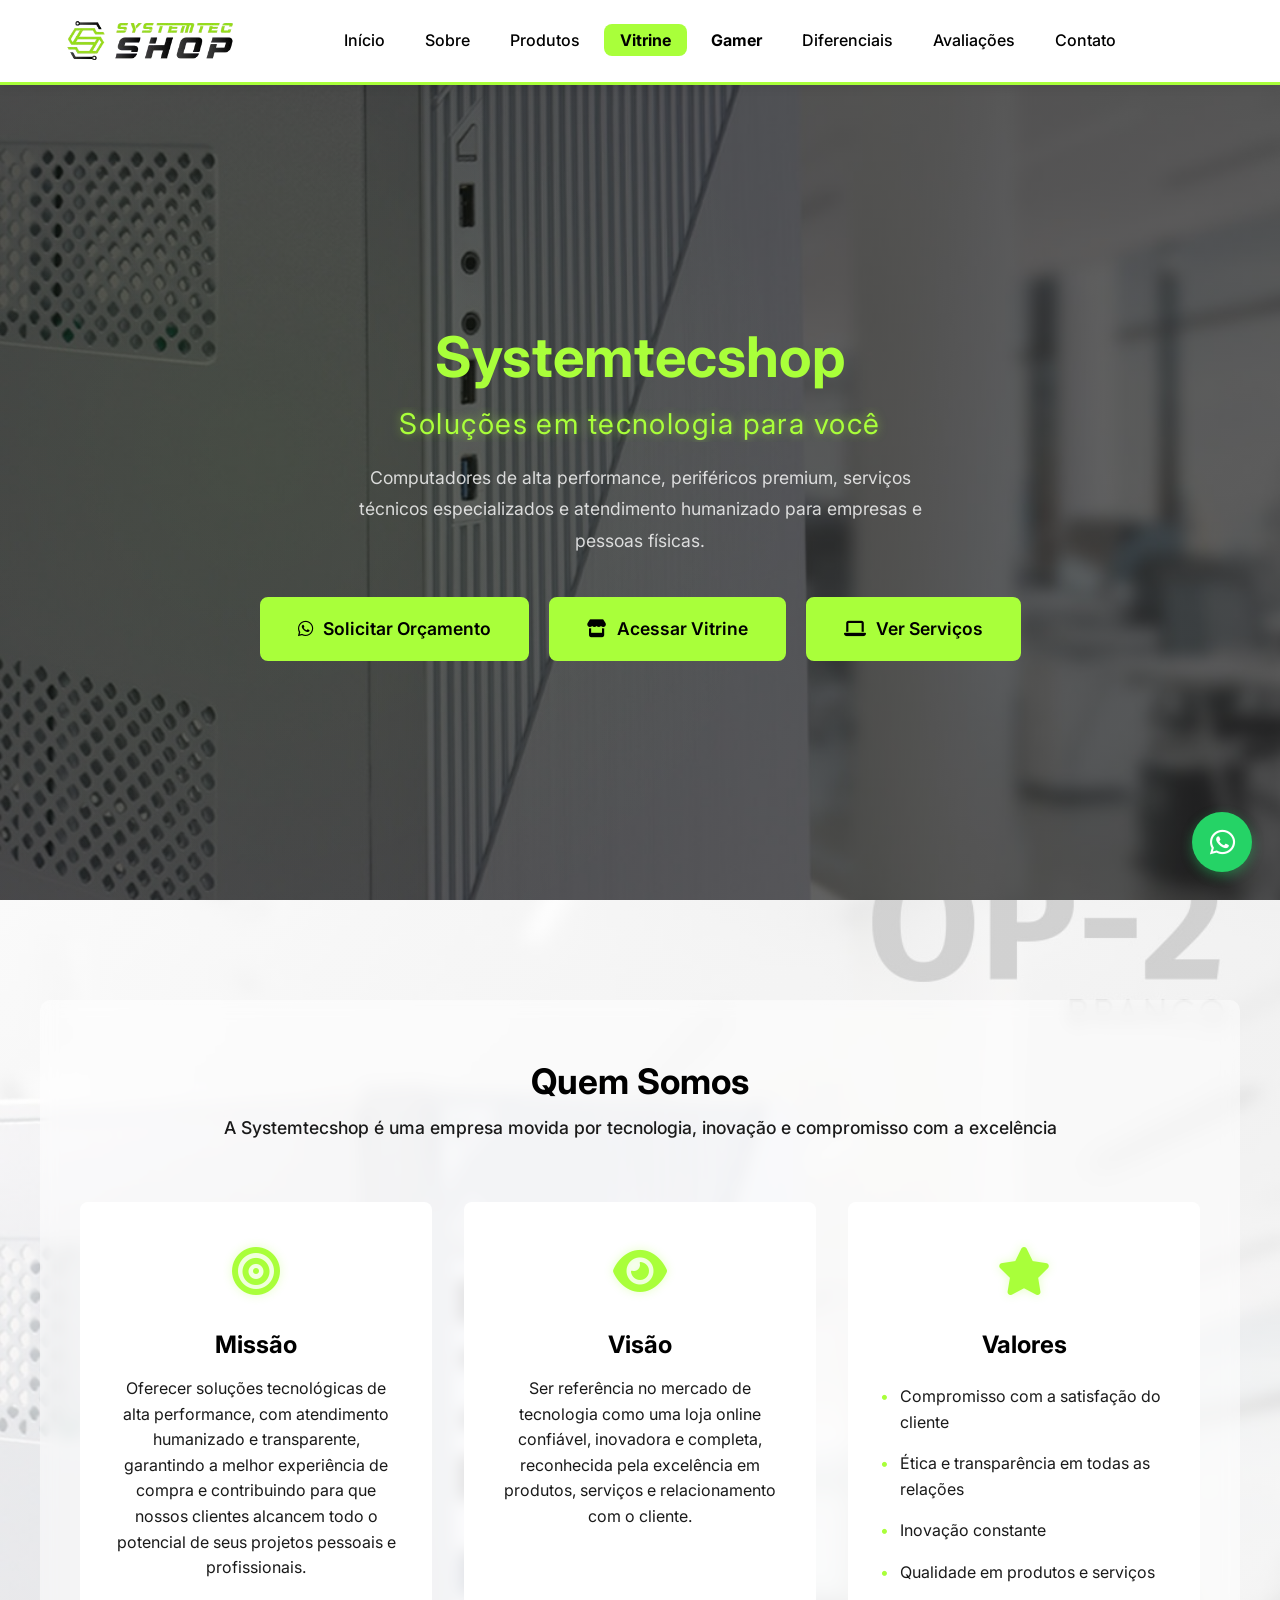
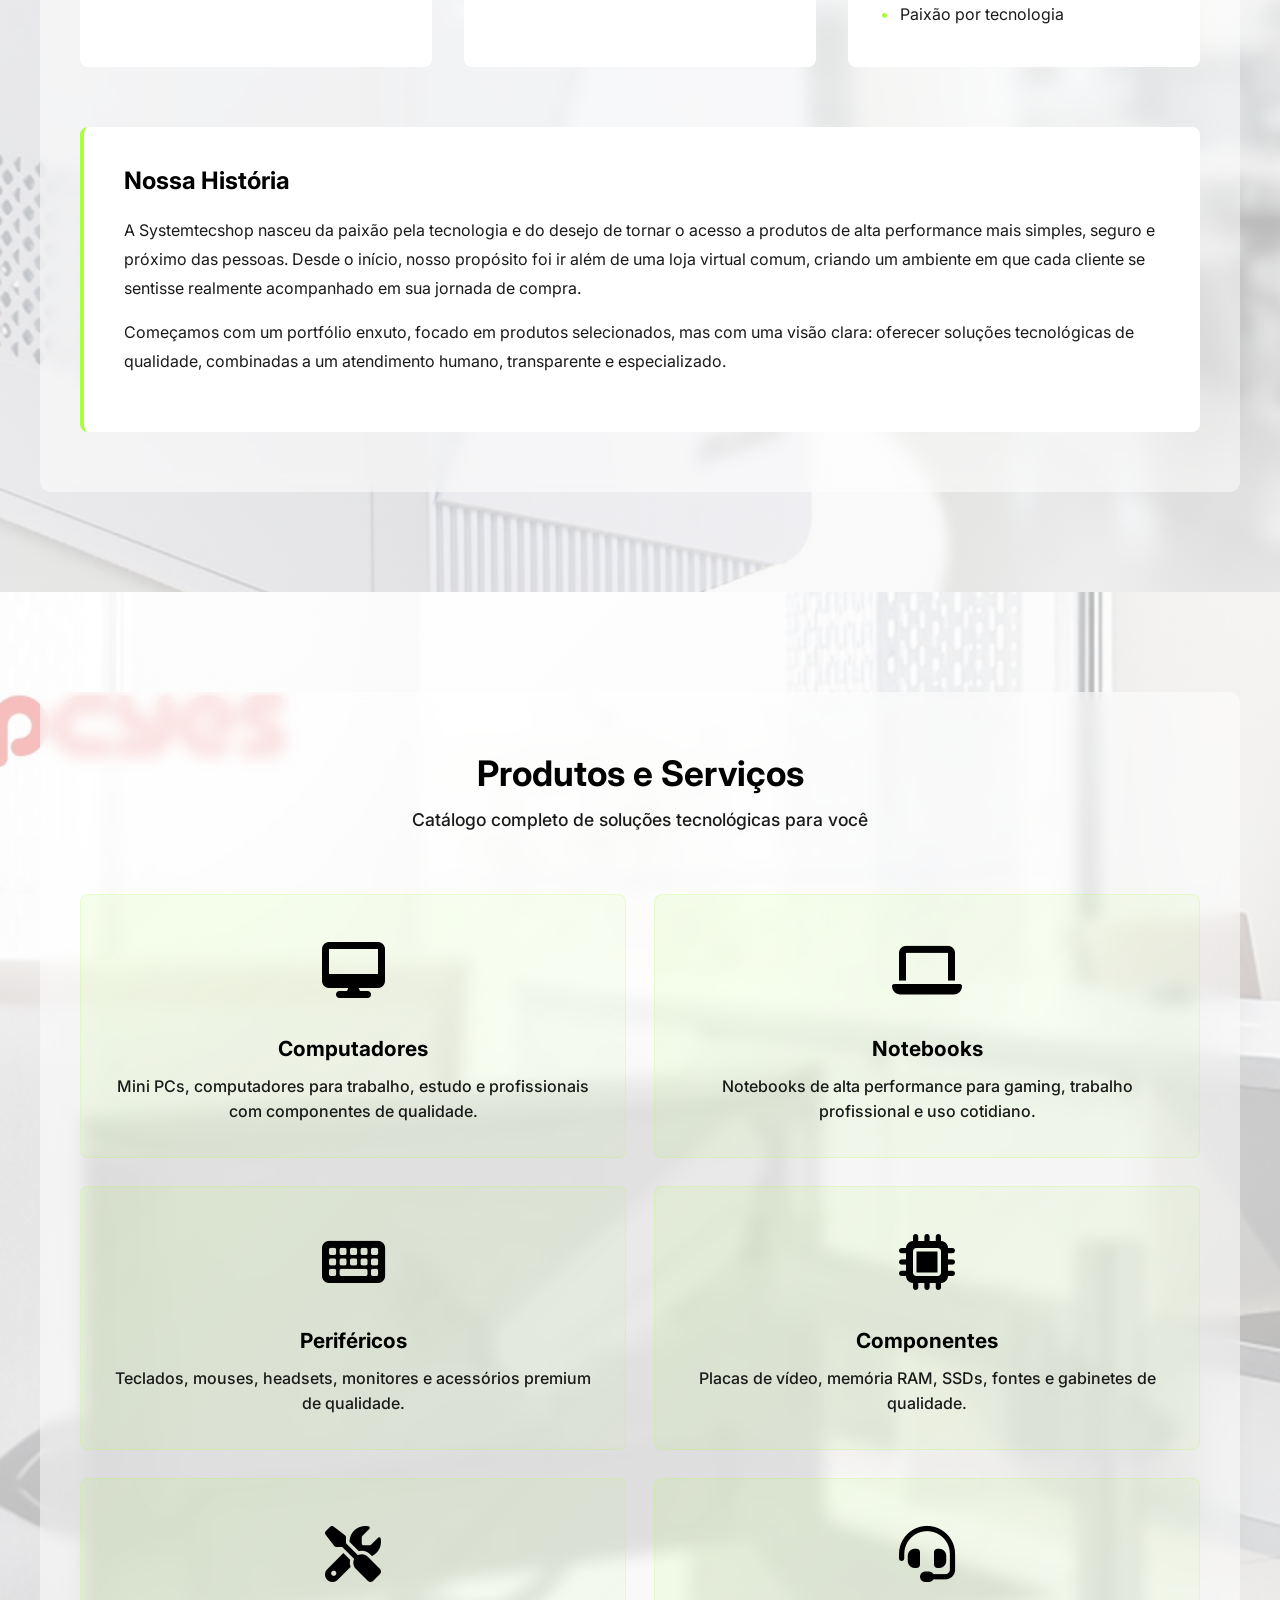
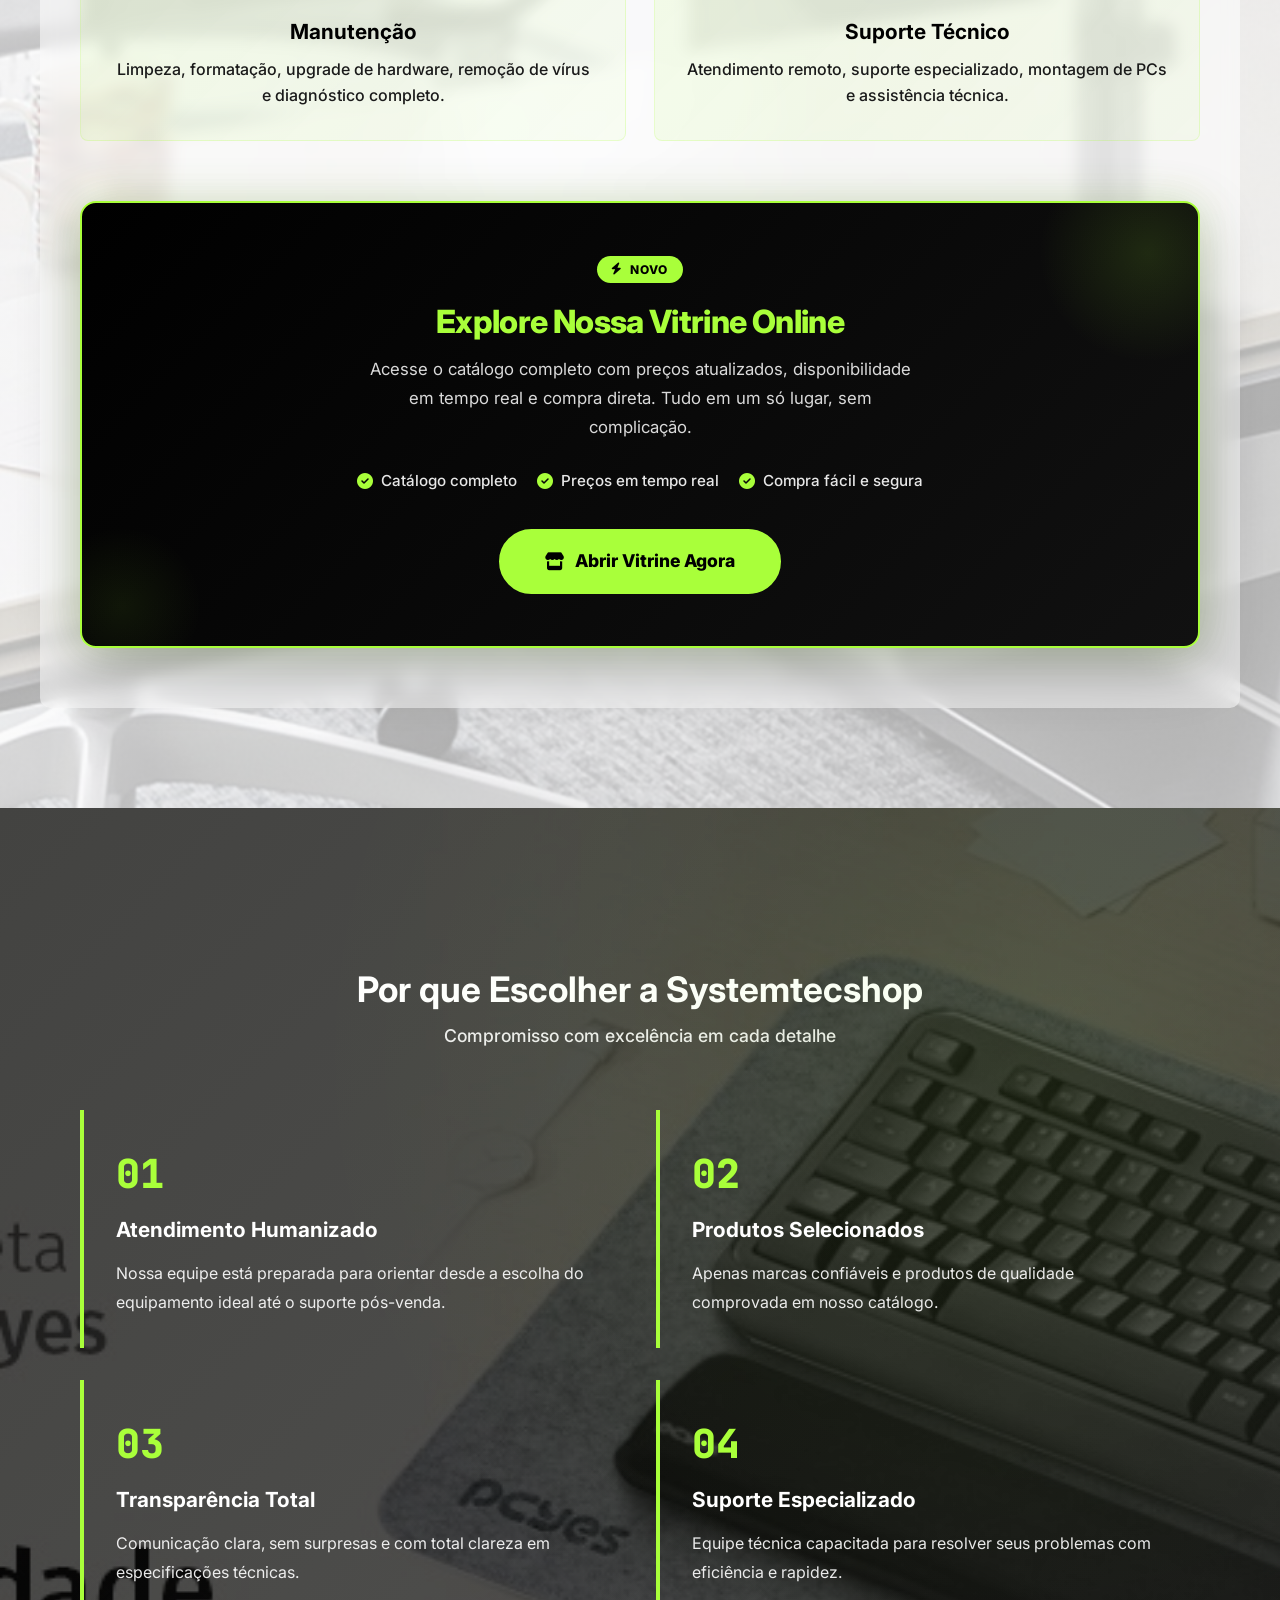
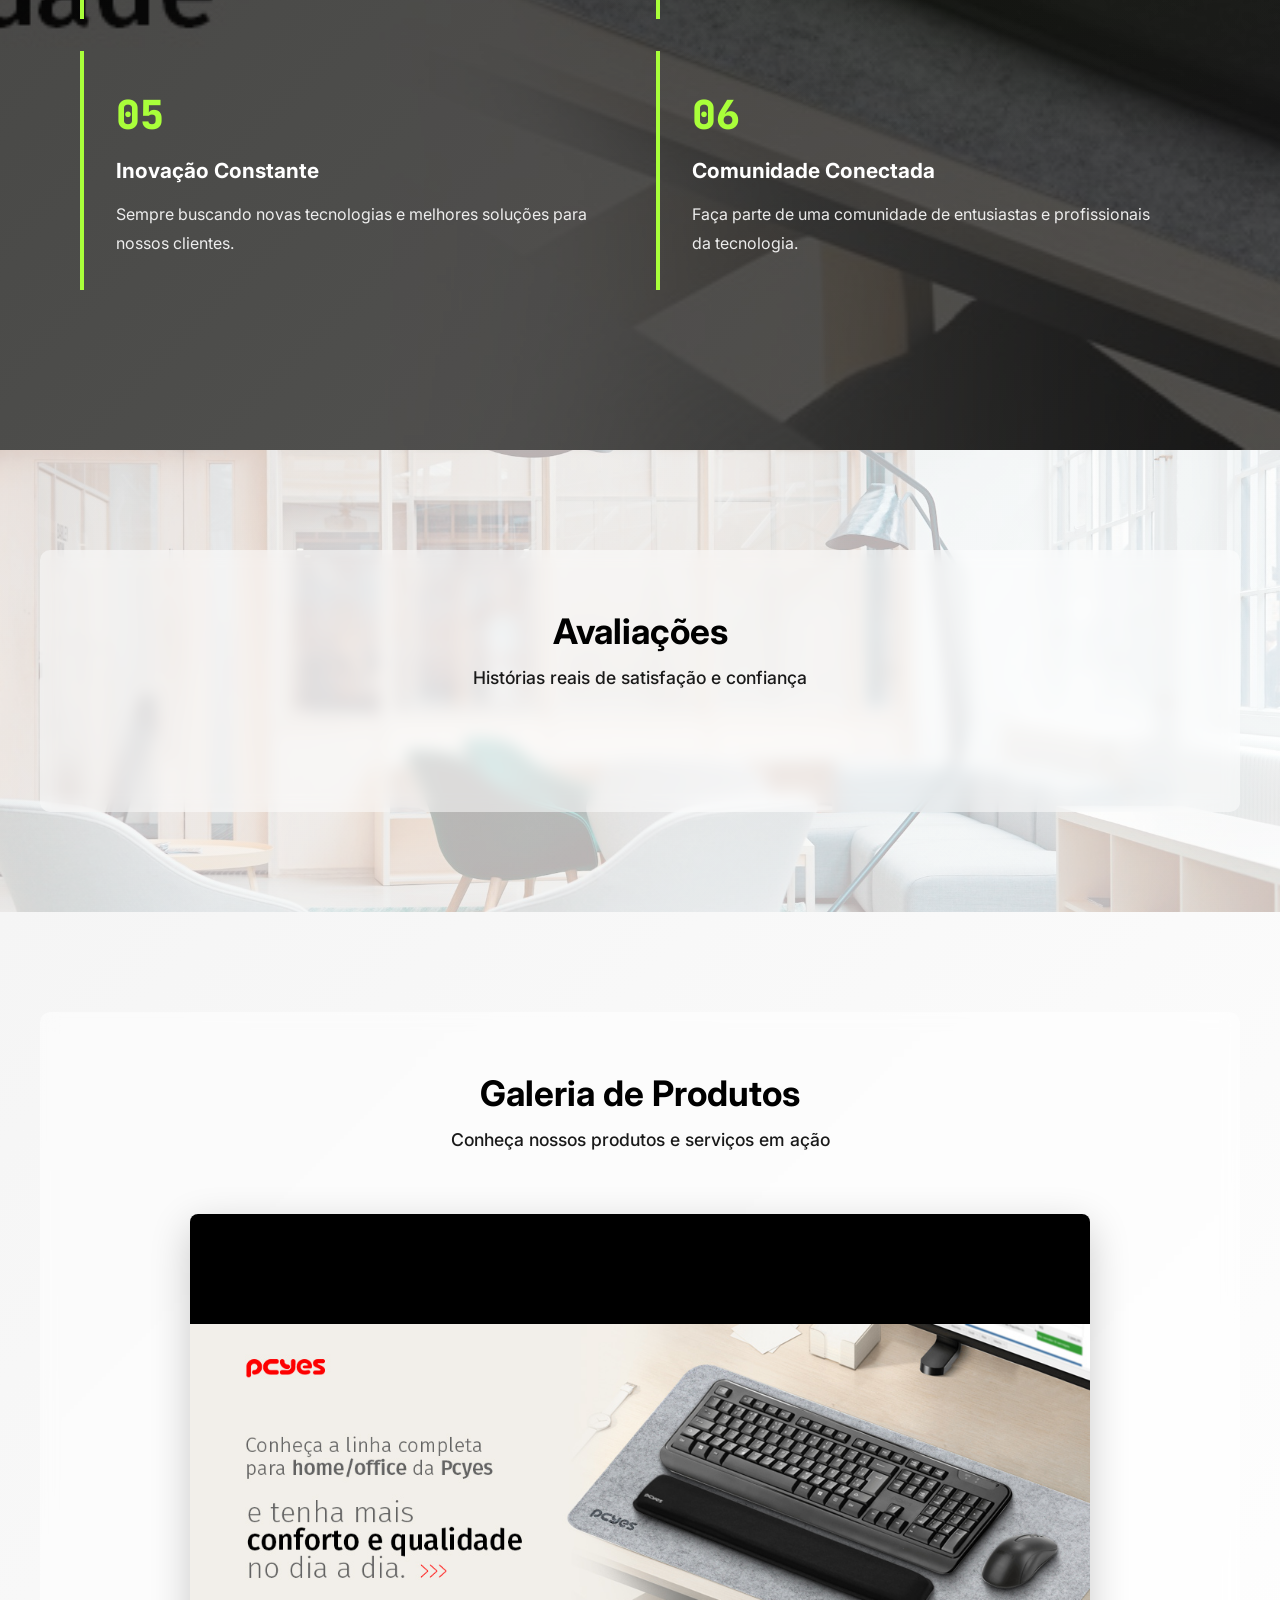
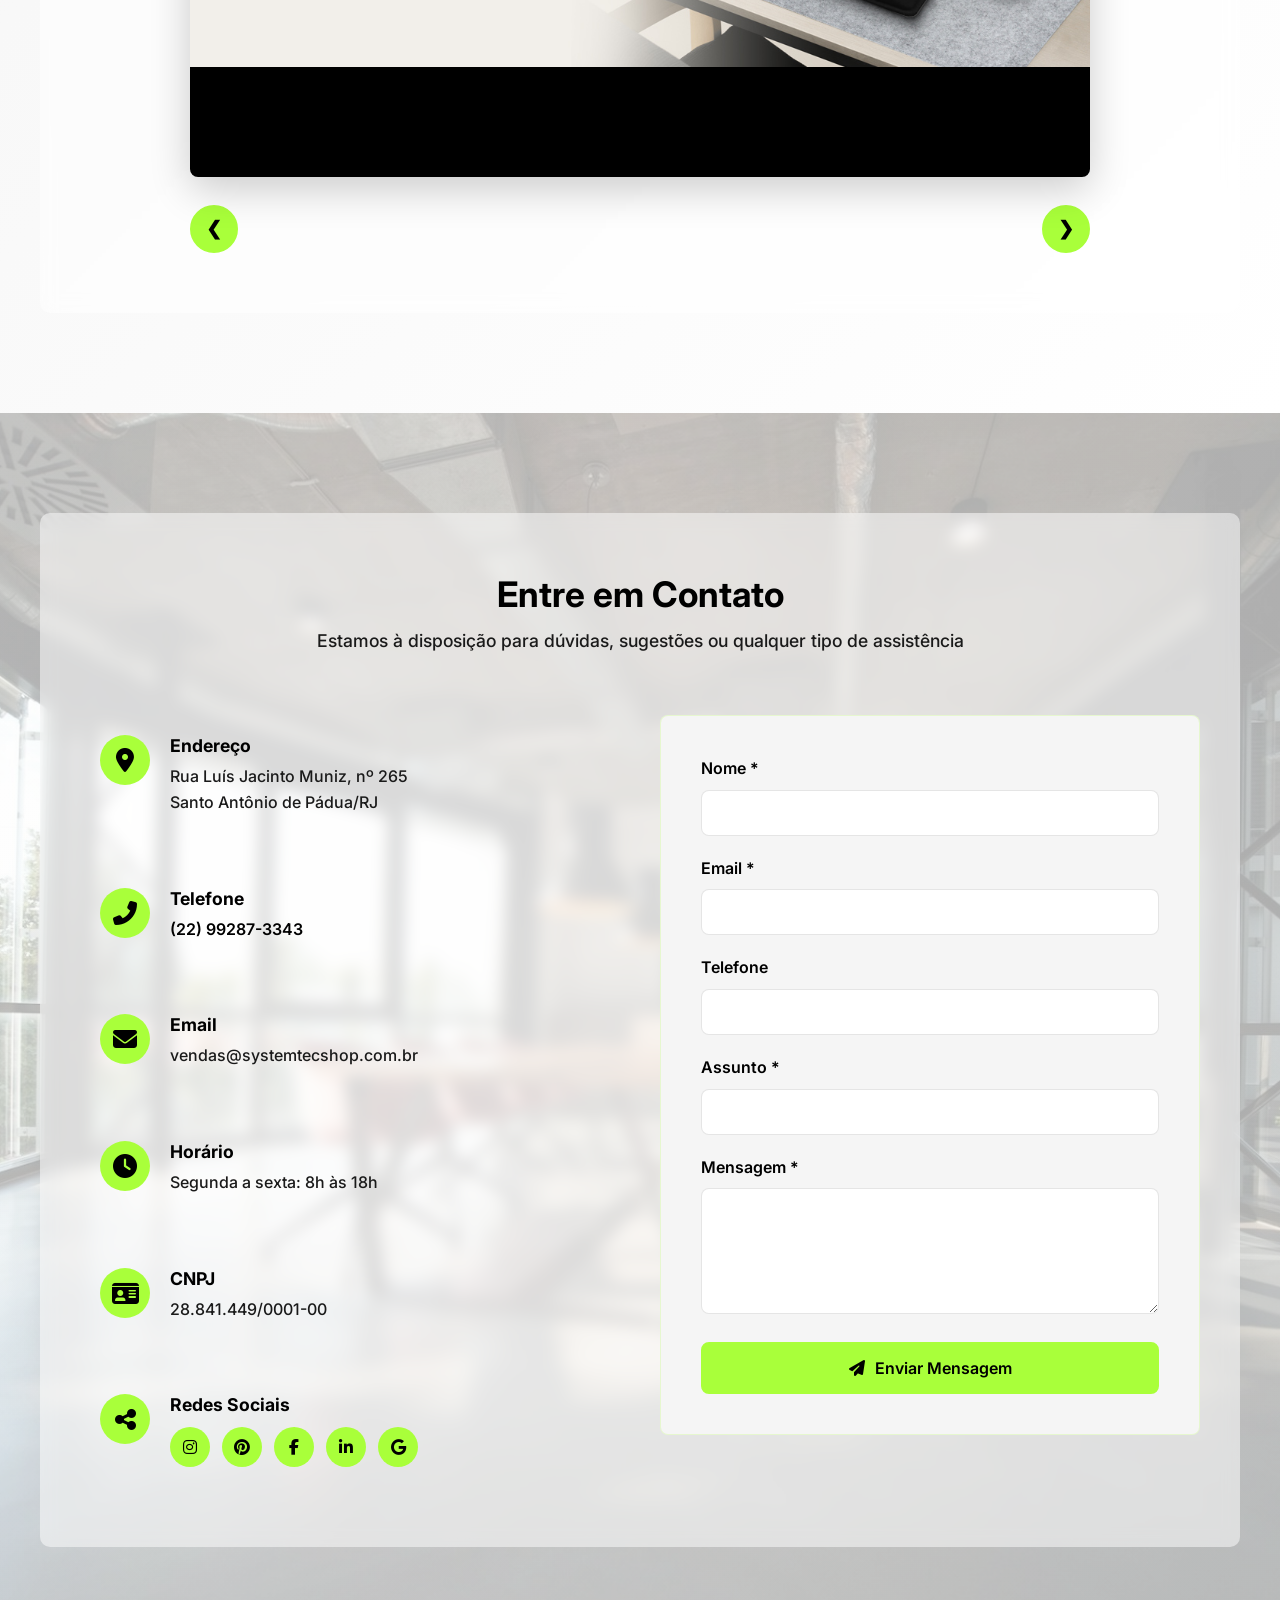
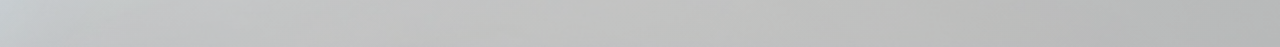
==== commit f0791ee8: "update" ====
--- a/index.html
+++ b/index.html
@@ -53,7 +53,7 @@
           <li><a href="#sobre">Sobre</a></li>
           <li><a href="#produtos">Produtos</a></li>
           <li><a href="vitrine.html" class="nav-vitrine-btn">Vitrine</a></li>
-          <li><a href="gamer-zone.html" class="nav-vitrine-btn nav-gamer-btn">🎮 Gamer</a></li>
+          <li><a href="gamer-zone.html" class="nav-vitrine-btn nav-gamer-btn">Gamer</a></li>
           <li><a href="#diferenciais">Diferenciais</a></li>
           <li><a href="#depoimentos">Avaliações</a></li>
           <li><a href="#contato">Contato</a></li>
@@ -75,7 +75,7 @@
       <li><a href="#sobre" class="nav-link">Sobre</a></li>
       <li><a href="#produtos" class="nav-link">Serviços</a></li>
       <li><a href="vitrine.html" class="nav-link nav-vitrine-btn">Vitrine</a></li>
-      <li><a href="gamer-zone.html" class="nav-link nav-vitrine-btn nav-gamer-btn">🎮 Gamer Zone</a></li>
+      <li><a href="gamer-zone.html" class="nav-link nav-vitrine-btn nav-gamer-btn">Gamer</a></li>
       <li><a href="#diferenciais" class="nav-link">Diferenciais</a></li>
       <li><a href="#depoimentos" class="nav-link">Avaliações</a></li>
       <li><a href="#contato" class="nav-link">Contato</a></li>
--- a/style2.css
+++ b/style2.css
@@ -299,9 +299,10 @@
 }
 
 .desktop-nav {
-  position: absolute;
-  left: 50%;
-  transform: translateX(-50%);
+  flex: 1 1 auto;
+  min-width: 0;
+  display: flex;
+  justify-content: center;
 }
 
 .desktop-nav ul {
@@ -1775,27 +1776,24 @@
   text-align: center;
 }
 
-/* --- Botão Gamer Zone no Nav (RGB) --- */
-@keyframes navGamerRgb {
-  0%   { background-position: 0% 50%; }
-  50%  { background-position: 100% 50%; }
-  100% { background-position: 0% 50%; }
-}
+/* --- Botão Gamer Zone no Nav --- */
 .nav-gamer-btn {
-  background: linear-gradient(90deg, #ff003c, #ff9900, #f9f002, #2bff6a, #00e5ff, #7a5cff, #ff2ec2, #ff003c) !important;
-  background-size: 300% auto !important;
-  color: #050506 !important;
-  animation: navGamerRgb 5s linear infinite;
+  background: transparent !important;
+  color: var(--preto) !important;
+  -webkit-text-fill-color: var(--preto) !important;
   white-space: nowrap !important;
+  box-shadow: none !important;
 }
 .nav-gamer-btn:hover {
-  color: #050506 !important;
-  box-shadow: 0 0 14px rgba(255, 255, 255, 0.35) !important;
-}
-.mobile-nav .nav-gamer-btn { color: #050506 !important; }
-
-@media (prefers-reduced-motion: reduce) {
-  .nav-gamer-btn { animation: none !important; }
+  box-shadow: none !important;
+  color: var(--verde) !important;
+  -webkit-text-fill-color: var(--verde) !important;
+}
+.mobile-nav .nav-gamer-btn {
+  background: transparent !important;
+  color: var(--preto) !important;
+  -webkit-text-fill-color: var(--preto) !important;
+  text-align: center;
 }
 
 /* --- Botão Vitrine no Hero --- */
@@ -1815,7 +1813,7 @@
   transform: scaleX(0);
   transform-origin: left;
   transition: transform 0.35s ease;
-  z-index: 0;
+  z-index: -1;
 }
 
 .btn-vitrine:hover::before {
